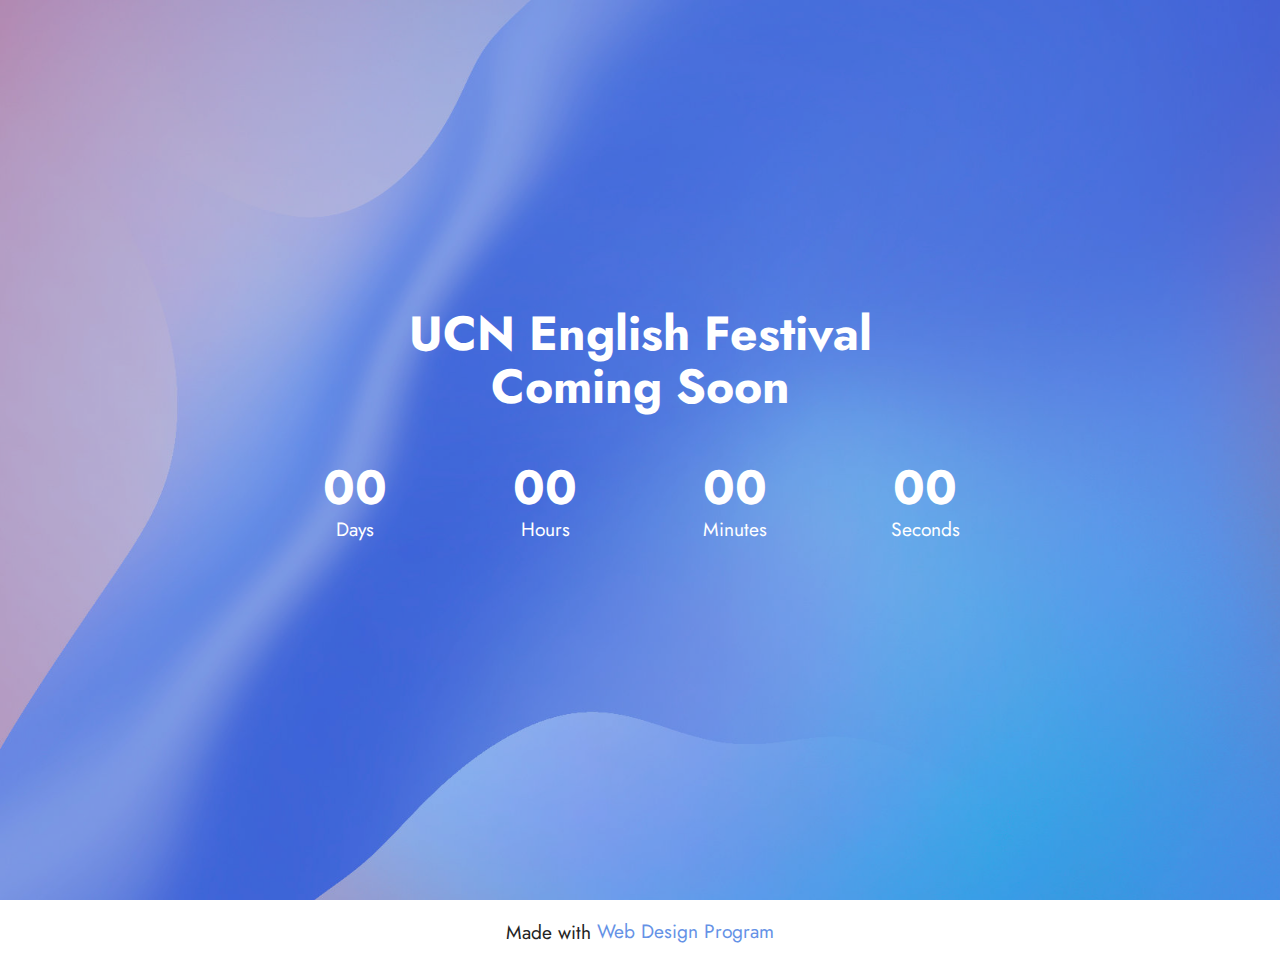
==== index.html @ 737c91ca "Add files via upload" ====
<!DOCTYPE html>
<html  lang="en">
<head>
  <!-- Site made with Mobirise Website Builder v5.8.9, https://mobirise.com -->
  <meta charset="UTF-8">
  <meta http-equiv="X-UA-Compatible" content="IE=edge">
  <meta name="generator" content="Mobirise v5.8.9, mobirise.com">
  <meta name="viewport" content="width=device-width, initial-scale=1, minimum-scale=1">
  <link rel="shortcut icon" href="assets/images/logo5.png" type="image/x-icon">
  <meta name="description" content="">
  
  
  <title>Home</title>
  <link rel="stylesheet" href="assets/bootstrap/css/bootstrap.min.css">
  <link rel="stylesheet" href="assets/bootstrap/css/bootstrap-grid.min.css">
  <link rel="stylesheet" href="assets/bootstrap/css/bootstrap-reboot.min.css">
  <link rel="stylesheet" href="assets/socicon/css/styles.css">
  <link rel="stylesheet" href="assets/theme/css/style.css">
  <link rel="preload" href="https://fonts.googleapis.com/css2?family=Jost:ital,wght@0,400;0,700;1,400;1,700&display=swap&display=swap" as="style" onload="this.onload=null;this.rel='stylesheet'">
  <noscript><link rel="stylesheet" href="https://fonts.googleapis.com/css2?family=Jost:ital,wght@0,400;0,700;1,400;1,700&display=swap&display=swap"></noscript>
  <link rel="preload" as="style" href="assets/mobirise/css/mbr-additional.css"><link rel="stylesheet" href="assets/mobirise/css/mbr-additional.css" type="text/css">

  
  
  
</head>
<body>
  
  <section data-bs-version="5.1" class="countdown4 cid-tDlDhyUCtM mbr-fullscreen" id="countdown4-0">
    

    
    <div class="mbr-overlay" style="opacity: 0.4; background-color: rgb(68, 121, 217);">
    </div>
    <div class="container">
        <div class="row justify-content-center">
            <div class="col-lg-8">
                <h3 class="mbr-section-title mb-5 align-center mbr-fonts-style display-2">
                    <strong>UCN English Festival </strong><br><strong>Coming Soon</strong>
                </h3>
                
                <div class="countdown-cont align-center mb-5">
                    <div class="daysCountdown col-xs-3 col-sm-3 col-md-3" title="Days"></div>
                    <div class="hoursCountdown col-xs-3 col-sm-3 col-md-3" title="Hours"></div>
                    <div class="minutesCountdown col-xs-3 col-sm-3 col-md-3" title="Minutes"></div>
                    <div class="secondsCountdown col-xs-3 col-sm-3 col-md-3" title="Seconds"></div>
                    <div class="countdown" data-due-date="2023/05/08"></div>
                </div>
                <p class="mbr-text mb-5 align-center mbr-fonts-style display-7"></p>
                
                
            </div>
        </div>
    </div>
</section><section class="display-7" style="padding: 0;align-items: center;justify-content: center;flex-wrap: wrap;    align-content: center;display: flex;position: relative;height: 4rem;"><a href="https://mobiri.se/2160556" style="flex: 1 1;height: 4rem;position: absolute;width: 100%;z-index: 1;"><img alt="" style="height: 4rem;" src="[data-uri]"></a><p style="margin: 0;text-align: center;" class="display-7">Made with &#8204;</p><a style="z-index:1" href="https://mobirise.com/builder/web-design-program.html">Web Design Program</a></section><script src="assets/bootstrap/js/bootstrap.bundle.min.js"></script>  <script src="assets/smoothscroll/smooth-scroll.js"></script>  <script src="assets/ytplayer/index.js"></script>  <script src="assets/countdown/countdown.js"></script>  <script src="assets/theme/js/script.js"></script>  
  
  
</body>
</html>
---- assets/socicon/css/styles.css ----
@charset "UTF-8";

@font-face {
  font-family: 'Socicon';
  src:  url('../fonts/socicon.eot');
  src:  url('../fonts/socicon.eot?#iefix') format('embedded-opentype'),
    url('../fonts/socicon.woff2') format('woff2'),
    url('../fonts/socicon.ttf') format('truetype'),
    url('../fonts/socicon.woff') format('woff'),
    url('../fonts/socicon.svg#socicon') format('svg');
  font-weight: normal;
  font-style: normal;
  font-display: swap;
}

[data-icon]:before {
  font-family: "socicon" !important;
  content: attr(data-icon);
  font-style: normal !important;
  font-weight: normal !important;
  font-variant: normal !important;
  text-transform: none !important;
  speak: none;
  line-height: 1;
  -webkit-font-smoothing: antialiased;
  -moz-osx-font-smoothing: grayscale;
}

[class^="socicon-"], [class*=" socicon-"] {
  /* use !important to prevent issues with browser extensions that change fonts */
  font-family: 'Socicon' !important;
  speak: none;
  font-style: normal;
  font-weight: normal;
  font-variant: normal;
  text-transform: none;
  line-height: 1;

  /* Better Font Rendering =========== */
  -webkit-font-smoothing: antialiased;
  -moz-osx-font-smoothing: grayscale;
}

.socicon-eitaa:before {
  content: "\e97c";
}
.socicon-soroush:before {
  content: "\e97d";
}
.socicon-bale:before {
  content: "\e97e";
}
.socicon-zazzle:before {
  content: "\e97b";
}
.socicon-society6:before {
  content: "\e97a";
}
.socicon-redbubble:before {
  content: "\e979";
}
.socicon-avvo:before {
  content: "\e978";
}
.socicon-stitcher:before {
  content: "\e977";
}
.socicon-googlehangouts:before {
  content: "\e974";
}
.socicon-dlive:before {
  content: "\e975";
}
.socicon-vsco:before {
  content: "\e976";
}
.socicon-flipboard:before {
  content: "\e973";
}
.socicon-ubuntu:before {
  content: "\e958";
}
.socicon-artstation:before {
  content: "\e959";
}
.socicon-invision:before {
  content: "\e95a";
}
.socicon-torial:before {
  content: "\e95b";
}
.socicon-collectorz:before {
  content: "\e95c";
}
.socicon-seenthis:before {
  content: "\e95d";
}
.socicon-googleplaymusic:before {
  content: "\e95e";
}
.socicon-debian:before {
  content: "\e95f";
}
.socicon-filmfreeway:before {
  content: "\e960";
}
.socicon-gnome:before {
  content: "\e961";
}
.socicon-itchio:before {
  content: "\e962";
}
.socicon-jamendo:before {
  content: "\e963";
}
.socicon-mix:before {
  content: "\e964";
}
.socicon-sharepoint:before {
  content: "\e965";
}
.socicon-tinder:before {
  content: "\e966";
}
.socicon-windguru:before {
  content: "\e967";
}
.socicon-cdbaby:before {
  content: "\e968";
}
.socicon-elementaryos:before {
  content: "\e969";
}
.socicon-stage32:before {
  content: "\e96a";
}
.socicon-tiktok:before {
  content: "\e96b";
}
.socicon-gitter:before {
  content: "\e96c";
}
.socicon-letterboxd:before {
  content: "\e96d";
}
.socicon-threema:before {
  content: "\e96e";
}
.socicon-splice:before {
  content: "\e96f";
}
.socicon-metapop:before {
  content: "\e970";
}
.socicon-naver:before {
  content: "\e971";
}
.socicon-remote:before {
  content: "\e972";
}
.socicon-internet:before {
  content: "\e957";
}
.socicon-moddb:before {
  content: "\e94b";
}
.socicon-indiedb:before {
  content: "\e94c";
}
.socicon-traxsource:before {
  content: "\e94d";
}
.socicon-gamefor:before {
  content: "\e94e";
}
.socicon-pixiv:before {
  content: "\e94f";
}
.socicon-myanimelist:before {
  content: "\e950";
}
.socicon-blackberry:before {
  content: "\e951";
}
.socicon-wickr:before {
  content: "\e952";
}
.socicon-spip:before {
  content: "\e953";
}
.socicon-napster:before {
  content: "\e954";
}
.socicon-beatport:before {
  content: "\e955";
}
.socicon-hackerone:before {
  content: "\e956";
}
.socicon-hackernews:before {
  content: "\e946";
}
.socicon-smashwords:before {
  content: "\e947";
}
.socicon-kobo:before {
  content: "\e948";
}
.socicon-bookbub:before {
  content: "\e949";
}
.socicon-mailru:before {
  content: "\e94a";
}
.socicon-gitlab:before {
  content: "\e945";
}
.socicon-instructables:before {
  content: "\e944";
}
.socicon-portfolio:before {
  content: "\e943";
}
.socicon-codered:before {
  content: "\e940";
}
.socicon-origin:before {
  content: "\e941";
}
.socicon-nextdoor:before {
  content: "\e942";
}
.socicon-udemy:before {
  content: "\e93f";
}
.socicon-livemaster:before {
  content: "\e93e";
}
.socicon-crunchbase:before {
  content: "\e93b";
}
.socicon-homefy:before {
  content: "\e93c";
}
.socicon-calendly:before {
  content: "\e93d";
}
.socicon-realtor:before {
  content: "\e90f";
}
.socicon-tidal:before {
  content: "\e910";
}
.socicon-qobuz:before {
  content: "\e911";
}
.socicon-natgeo:before {
  content: "\e912";
}
.socicon-mastodon:before {
  content: "\e913";
}
.socicon-unsplash:before {
  content: "\e914";
}
.socicon-homeadvisor:before {
  content: "\e915";
}
.socicon-angieslist:before {
  content: "\e916";
}
.socicon-codepen:before {
  content: "\e917";
}
.socicon-slack:before {
  content: "\e918";
}
.socicon-openaigym:before {
  content: "\e919";
}
.socicon-logmein:before {
  content: "\e91a";
}
.socicon-fiverr:before {
  content: "\e91b";
}
.socicon-gotomeeting:before {
  content: "\e91c";
}
.socicon-aliexpress:before {
  content: "\e91d";
}
.socicon-guru:before {
  content: "\e91e";
}
.socicon-appstore:before {
  content: "\e91f";
}
.socicon-homes:before {
  content: "\e920";
}
.socicon-zoom:before {
  content: "\e921";
}
.socicon-alibaba:before {
  content: "\e922";
}
.socicon-craigslist:before {
  content: "\e923";
}
.socicon-wix:before {
  content: "\e924";
}
.socicon-redfin:before {
  content: "\e925";
}
.socicon-googlecalendar:before {
  content: "\e926";
}
.socicon-shopify:before {
  content: "\e927";
}
.socicon-freelancer:before {
  content: "\e928";
}
.socicon-seedrs:before {
  content: "\e929";
}
.socicon-bing:before {
  content: "\e92a";
}
.socicon-doodle:before {
  content: "\e92b";
}
.socicon-bonanza:before {
  content: "\e92c";
}
.socicon-squarespace:before {
  content: "\e92d";
}
.socicon-toptal:before {
  content: "\e92e";
}
.socicon-gust:before {
  content: "\e92f";
}
.socicon-ask:before {
  content: "\e930";
}
.socicon-trulia:before {
  content: "\e931";
}
.socicon-loomly:before {
  content: "\e932";
}
.socicon-ghost:before {
  content: "\e933";
}
.socicon-upwork:before {
  content: "\e934";
}
.socicon-fundable:before {
  content: "\e935";
}
.socicon-booking:before {
  content: "\e936";
}
.socicon-googlemaps:before {
  content: "\e937";
}
.socicon-zillow:before {
  content: "\e938";
}
.socicon-niconico:before {
  content: "\e939";
}
.socicon-toneden:before {
  content: "\e93a";
}
.socicon-augment:before {
  content: "\e908";
}
.socicon-bitbucket:before {
  content: "\e909";
}
.socicon-fyuse:before {
  content: "\e90a";
}
.socicon-yt-gaming:before {
  content: "\e90b";
}
.socicon-sketchfab:before {
  content: "\e90c";
}
.socicon-mobcrush:before {
  content: "\e90d";
}
.socicon-microsoft:before {
  content: "\e90e";
}
.socicon-pandora:before {
  content: "\e907";
}
.socicon-messenger:before {
  content: "\e906";
}
.socicon-gamewisp:before {
  content: "\e905";
}
.socicon-bloglovin:before {
  content: "\e904";
}
.socicon-tunein:before {
  content: "\e903";
}
.socicon-gamejolt:before {
  content: "\e901";
}
.socicon-trello:before {
  content: "\e902";
}
.socicon-spreadshirt:before {
  content: "\e900";
}
.socicon-500px:before {
  content: "\e000";
}
.socicon-8tracks:before {
  content: "\e001";
}
.socicon-airbnb:before {
  content: "\e002";
}
.socicon-alliance:before {
  content: "\e003";
}
.socicon-amazon:before {
  content: "\e004";
}
.socicon-amplement:before {
  content: "\e005";
}
.socicon-android:before {
  content: "\e006";
}
.socicon-angellist:before {
  content: "\e007";
}
.socicon-apple:before {
  content: "\e008";
}
.socicon-appnet:before {
  content: "\e009";
}
.socicon-baidu:before {
  content: "\e00a";
}
.socicon-bandcamp:before {
  content: "\e00b";
}
.socicon-battlenet:before {
  content: "\e00c";
}
.socicon-mixer:before {
  content: "\e00d";
}
.socicon-bebee:before {
  content: "\e00e";
}
.socicon-bebo:before {
  content: "\e00f";
}
.socicon-behance:before {
  content: "\e010";
}
.socicon-blizzard:before {
  content: "\e011";
}
.socicon-blogger:before {
  content: "\e012";
}
.socicon-buffer:before {
  content: "\e013";
}
.socicon-chrome:before {
  content: "\e014";
}
.socicon-coderwall:before {
  content: "\e015";
}
.socicon-curse:before {
  content: "\e016";
}
.socicon-dailymotion:before {
  content: "\e017";
}
.socicon-deezer:before {
  content: "\e018";
}
.socicon-delicious:before {
  content: "\e019";
}
.socicon-deviantart:before {
  content: "\e01a";
}
.socicon-diablo:before {
  content: "\e01b";
}
.socicon-digg:before {
  content: "\e01c";
}
.socicon-discord:before {
  content: "\e01d";
}
.socicon-disqus:before {
  content: "\e01e";
}
.socicon-douban:before {
  content: "\e01f";
}
.socicon-draugiem:before {
  content: "\e020";
}
.socicon-dribbble:before {
  content: "\e021";
}
.socicon-drupal:before {
  content: "\e022";
}
.socicon-ebay:before {
  content: "\e023";
}
.socicon-ello:before {
  content: "\e024";
}
.socicon-endomodo:before {
  content: "\e025";
}
.socicon-envato:before {
  content: "\e026";
}
.socicon-etsy:before {
  content: "\e027";
}
.socicon-facebook:before {
  content: "\e028";
}
.socicon-feedburner:before {
  content: "\e029";
}
.socicon-filmweb:before {
  content: "\e02a";
}
.socicon-firefox:before {
  content: "\e02b";
}
.socicon-flattr:before {
  content: "\e02c";
}
.socicon-flickr:before {
  content: "\e02d";
}
.socicon-formulr:before {
  content: "\e02e";
}
.socicon-forrst:before {
  content: "\e02f";
}
.socicon-foursquare:before {
  content: "\e030";
}
.socicon-friendfeed:before {
  content: "\e031";
}
.socicon-github:before {
  content: "\e032";
}
.socicon-goodreads:before {
  content: "\e033";
}
.socicon-google:before {
  content: "\e034";
}
.socicon-googlescholar:before {
  content: "\e035";
}
.socicon-googlegroups:before {
  content: "\e036";
}
.socicon-googlephotos:before {
  content: "\e037";
}
.socicon-googleplus:before {
  content: "\e038";
}
.socicon-grooveshark:before {
  content: "\e039";
}
.socicon-hackerrank:before {
  content: "\e03a";
}
.socicon-hearthstone:before {
  content: "\e03b";
}
.socicon-hellocoton:before {
  content: "\e03c";
}
.socicon-heroes:before {
  content: "\e03d";
}
.socicon-smashcast:before {
  content: "\e03e";
}
.socicon-horde:before {
  content: "\e03f";
}
.socicon-houzz:before {
  content: "\e040";
}
.socicon-icq:before {
  content: "\e041";
}
.socicon-identica:before {
  content: "\e042";
}
.socicon-imdb:before {
  content: "\e043";
}
.socicon-instagram:before {
  content: "\e044";
}
.socicon-issuu:before {
  content: "\e045";
}
.socicon-istock:before {
  content: "\e046";
}
.socicon-itunes:before {
  content: "\e047";
}
.socicon-keybase:before {
  content: "\e048";
}
.socicon-lanyrd:before {
  content: "\e049";
}
.socicon-lastfm:before {
  content: "\e04a";
}
.socicon-line:before {
  content: "\e04b";
}
.socicon-linkedin:before {
  content: "\e04c";
}
.socicon-livejournal:before {
  content: "\e04d";
}
.socicon-lyft:before {
  content: "\e04e";
}
.socicon-macos:before {
  content: "\e04f";
}
.socicon-mail:before {
  content: "\e050";
}
.socicon-medium:before {
  content: "\e051";
}
.socicon-meetup:before {
  content: "\e052";
}
.socicon-mixcloud:before {
  content: "\e053";
}
.socicon-modelmayhem:before {
  content: "\e054";
}
.socicon-mumble:before {
  content: "\e055";
}
.socicon-myspace:before {
  content: "\e056";
}
.socicon-newsvine:before {
  content: "\e057";
}
.socicon-nintendo:before {
  content: "\e058";
}
.socicon-npm:before {
  content: "\e059";
}
.socicon-odnoklassniki:before {
  content: "\e05a";
}
.socicon-openid:before {
  content: "\e05b";
}
.socicon-opera:before {
  content: "\e05c";
}
.socicon-outlook:before {
  content: "\e05d";
}
.socicon-overwatch:before {
  content: "\e05e";
}
.socicon-patreon:before {
  content: "\e05f";
}
.socicon-paypal:before {
  content: "\e060";
}
.socicon-periscope:before {
  content: "\e061";
}
.socicon-persona:before {
  content: "\e062";
}
.socicon-pinterest:before {
  content: "\e063";
}
.socicon-play:before {
  content: "\e064";
}
.socicon-player:before {
  content: "\e065";
}
.socicon-playstation:before {
  content: "\e066";
}
.socicon-pocket:before {
  content: "\e067";
}
.socicon-qq:before {
  content: "\e068";
}
.socicon-quora:before {
  content: "\e069";
}
.socicon-raidcall:before {
  content: "\e06a";
}
.socicon-ravelry:before {
  content: "\e06b";
}
.socicon-reddit:before {
  content: "\e06c";
}
.socicon-renren:before {
  content: "\e06d";
}
.socicon-researchgate:before {
  content: "\e06e";
}
.socicon-residentadvisor:before {
  content: "\e06f";
}
.socicon-reverbnation:before {
  content: "\e070";
}
.socicon-rss:before {
  content: "\e071";
}
.socicon-sharethis:before {
  content: "\e072";
}
.socicon-skype:before {
  content: "\e073";
}
.socicon-slideshare:before {
  content: "\e074";
}
.socicon-smugmug:before {
  content: "\e075";
}
.socicon-snapchat:before {
  content: "\e076";
}
.socicon-songkick:before {
  content: "\e077";
}
.socicon-soundcloud:before {
  content: "\e078";
}
.socicon-spotify:before {
  content: "\e079";
}
.socicon-stackexchange:before {
  content: "\e07a";
}
.socicon-stackoverflow:before {
  content: "\e07b";
}
.socicon-starcraft:before {
  content: "\e07c";
}
.socicon-stayfriends:before {
  content: "\e07d";
}
.socicon-steam:before {
  content: "\e07e";
}
.socicon-storehouse:before {
  content: "\e07f";
}
.socicon-strava:before {
  content: "\e080";
}
.socicon-streamjar:before {
  content: "\e081";
}
.socicon-stumbleupon:before {
  content: "\e082";
}
.socicon-swarm:before {
  content: "\e083";
}
.socicon-teamspeak:before {
  content: "\e084";
}
.socicon-teamviewer:before {
  content: "\e085";
}
.socicon-technorati:before {
  content: "\e086";
}
.socicon-telegram:before {
  content: "\e087";
}
.socicon-tripadvisor:before {
  content: "\e088";
}
.socicon-tripit:before {
  content: "\e089";
}
.socicon-triplej:before {
  content: "\e08a";
}
.socicon-tumblr:before {
  content: "\e08b";
}
.socicon-twitch:before {
  content: "\e08c";
}
.socicon-twitter:before {
  content: "\e08d";
}
.socicon-uber:before {
  content: "\e08e";
}
.socicon-ventrilo:before {
  content: "\e08f";
}
.socicon-viadeo:before {
  content: "\e090";
}
.socicon-viber:before {
  content: "\e091";
}
.socicon-viewbug:before {
  content: "\e092";
}
.socicon-vimeo:before {
  content: "\e093";
}
.socicon-vine:before {
  content: "\e094";
}
.socicon-vkontakte:before {
  content: "\e095";
}
.socicon-warcraft:before {
  content: "\e096";
}
.socicon-wechat:before {
  content: "\e097";
}
.socicon-weibo:before {
  content: "\e098";
}
.socicon-whatsapp:before {
  content: "\e099";
}
.socicon-wikipedia:before {
  content: "\e09a";
}
.socicon-windows:before {
  content: "\e09b";
}
.socicon-wordpress:before {
  content: "\e09c";
}
.socicon-wykop:before {
  content: "\e09d";
}
.socicon-xbox:before {
  content: "\e09e";
}
.socicon-xing:before {
  content: "\e09f";
}
.socicon-yahoo:before {
  content: "\e0a0";
}
.socicon-yammer:before {
  content: "\e0a1";
}
.socicon-yandex:before {
  content: "\e0a2";
}
.socicon-yelp:before {
  content: "\e0a3";
}
.socicon-younow:before {
  content: "\e0a4";
}
.socicon-youtube:before {
  content: "\e0a5";
}
.socicon-zapier:before {
  content: "\e0a6";
}
.socicon-zerply:before {
  content: "\e0a7";
}
.socicon-zomato:before {
  content: "\e0a8";
}
.socicon-zynga:before {
  content: "\e0a9";
}
---- assets/theme/css/style.css ----
@charset "UTF-8";
section {
  background-color: #ffffff;
}

body {
  font-style: normal;
  line-height: 1.5;
  font-weight: 400;
  color: #232323;
  position: relative;
}

button {
  background-color: transparent;
  border-color: transparent;
}

section,
.container,
.container-fluid {
  position: relative;
  word-wrap: break-word;
}

a.mbr-iconfont:hover {
  text-decoration: none;
}

.article .lead p,
.article .lead ul,
.article .lead ol,
.article .lead pre,
.article .lead blockquote {
  margin-bottom: 0;
}

a {
  font-style: normal;
  font-weight: 400;
  cursor: pointer;
}
a, a:hover {
  text-decoration: none;
}

.mbr-section-title {
  font-style: normal;
  line-height: 1.3;
}

.mbr-section-subtitle {
  line-height: 1.3;
}

.mbr-text {
  font-style: normal;
  line-height: 1.7;
}

h1,
h2,
h3,
h4,
h5,
h6,
.display-1,
.display-2,
.display-4,
.display-5,
.display-7,
span,
p,
a {
  line-height: 1;
  word-break: break-word;
  word-wrap: break-word;
  font-weight: 400;
}

b,
strong {
  font-weight: bold;
}

input:-webkit-autofill, input:-webkit-autofill:hover, input:-webkit-autofill:focus, input:-webkit-autofill:active {
  transition-delay: 9999s;
  -webkit-transition-property: background-color, color;
  transition-property: background-color, color;
}

textarea[type=hidden] {
  display: none;
}

section {
  background-position: 50% 50%;
  background-repeat: no-repeat;
  background-size: cover;
}
section .mbr-background-video,
section .mbr-background-video-preview {
  position: absolute;
  bottom: 0;
  left: 0;
  right: 0;
  top: 0;
}

.hidden {
  visibility: hidden;
}

.mbr-z-index20 {
  z-index: 20;
}

/*! Base colors */
.mbr-white {
  color: #ffffff;
}

.mbr-black {
  color: #111111;
}

.mbr-bg-white {
  background-color: #ffffff;
}

.mbr-bg-black {
  background-color: #000000;
}

/*! Text-aligns */
.align-left {
  text-align: left;
}

.align-center {
  text-align: center;
}

.align-right {
  text-align: right;
}

/*! Font-weight  */
.mbr-light {
  font-weight: 300;
}

.mbr-regular {
  font-weight: 400;
}

.mbr-semibold {
  font-weight: 500;
}

.mbr-bold {
  font-weight: 700;
}

/*! Media  */
.media-content {
  flex-basis: 100%;
}

.media-container-row {
  display: flex;
  flex-direction: row;
  flex-wrap: wrap;
  justify-content: center;
  align-content: center;
  align-items: start;
}
.media-container-row .media-size-item {
  width: 400px;
}

.media-container-column {
  display: flex;
  flex-direction: column;
  flex-wrap: wrap;
  justify-content: center;
  align-content: center;
  align-items: stretch;
}
.media-container-column > * {
  width: 100%;
}

@media (min-width: 992px) {
  .media-container-row {
    flex-wrap: nowrap;
  }
}
figure {
  margin-bottom: 0;
  overflow: hidden;
}

figure[mbr-media-size] {
  transition: width 0.1s;
}

img,
iframe {
  display: block;
  width: 100%;
}

.card {
  background-color: transparent;
  border: none;
}

.card-box {
  width: 100%;
}

.card-img {
  text-align: center;
  flex-shrink: 0;
  -webkit-flex-shrink: 0;
}

.media {
  max-width: 100%;
  margin: 0 auto;
}

.mbr-figure {
  align-self: center;
}

.media-container > div {
  max-width: 100%;
}

.mbr-figure img,
.card-img img {
  width: 100%;
}

@media (max-width: 991px) {
  .media-size-item {
    width: auto !important;
  }

  .media {
    width: auto;
  }

  .mbr-figure {
    width: 100% !important;
  }
}
/*! Buttons */
.mbr-section-btn {
  margin-left: -0.6rem;
  margin-right: -0.6rem;
  font-size: 0;
}

.btn {
  font-weight: 600;
  border-width: 1px;
  font-style: normal;
  margin: 0.6rem 0.6rem;
  white-space: normal;
  transition: all 0.2s ease-in-out;
  display: inline-flex;
  align-items: center;
  justify-content: center;
  word-break: break-word;
}

.btn-sm {
  font-weight: 600;
  letter-spacing: 0px;
  transition: all 0.3s ease-in-out;
}

.btn-md {
  font-weight: 600;
  letter-spacing: 0px;
  transition: all 0.3s ease-in-out;
}

.btn-lg {
  font-weight: 600;
  letter-spacing: 0px;
  transition: all 0.3s ease-in-out;
}

.btn-form {
  margin: 0;
}
.btn-form:hover {
  cursor: pointer;
}

nav .mbr-section-btn {
  margin-left: 0rem;
  margin-right: 0rem;
}

/*! Btn icon margin */
.btn .mbr-iconfont,
.btn.btn-sm .mbr-iconfont {
  order: 1;
  cursor: pointer;
  margin-left: 0.5rem;
  vertical-align: sub;
}

.btn.btn-md .mbr-iconfont,
.btn.btn-md .mbr-iconfont {
  margin-left: 0.8rem;
}

.mbr-regular {
  font-weight: 400;
}

.mbr-semibold {
  font-weight: 500;
}

.mbr-bold {
  font-weight: 700;
}

[type=submit] {
  -webkit-appearance: none;
}

/*! Full-screen */
.mbr-fullscreen .mbr-overlay {
  min-height: 100vh;
}

.mbr-fullscreen {
  display: flex;
  display: -moz-flex;
  display: -ms-flex;
  display: -o-flex;
  align-items: center;
  min-height: 100vh;
  padding-top: 3rem;
  padding-bottom: 3rem;
}

/*! Map */
.map {
  height: 25rem;
  position: relative;
}
.map iframe {
  width: 100%;
  height: 100%;
}

/*! Scroll to top arrow */
.mbr-arrow-up {
  bottom: 25px;
  right: 90px;
  position: fixed;
  text-align: right;
  z-index: 5000;
  color: #ffffff;
  font-size: 22px;
}

.mbr-arrow-up a {
  background: rgba(0, 0, 0, 0.2);
  border-radius: 50%;
  color: #fff;
  display: inline-block;
  height: 60px;
  width: 60px;
  border: 2px solid #fff;
  outline-style: none !important;
  position: relative;
  text-decoration: none;
  transition: all 0.3s ease-in-out;
  cursor: pointer;
  text-align: center;
}
.mbr-arrow-up a:hover {
  background-color: rgba(0, 0, 0, 0.4);
}
.mbr-arrow-up a i {
  line-height: 60px;
}

.mbr-arrow-up-icon {
  display: block;
  color: #fff;
}

.mbr-arrow-up-icon::before {
  content: "›";
  display: inline-block;
  font-family: serif;
  font-size: 22px;
  line-height: 1;
  font-style: normal;
  position: relative;
  top: 6px;
  left: -4px;
  transform: rotate(-90deg);
}

/*! Arrow Down */
.mbr-arrow {
  position: absolute;
  bottom: 45px;
  left: 50%;
  width: 60px;
  height: 60px;
  cursor: pointer;
  background-color: rgba(80, 80, 80, 0.5);
  border-radius: 50%;
  transform: translateX(-50%);
}
@media (max-width: 767px) {
  .mbr-arrow {
    display: none;
  }
}
.mbr-arrow > a {
  display: inline-block;
  text-decoration: none;
  outline-style: none;
  -webkit-animation: arrowdown 1.7s ease-in-out infinite;
          animation: arrowdown 1.7s ease-in-out infinite;
  color: #ffffff;
}
.mbr-arrow > a > i {
  position: absolute;
  top: -2px;
  left: 15px;
  font-size: 2rem;
}

#scrollToTop a i::before {
  content: "";
  position: absolute;
  display: block;
  border-bottom: 2.5px solid #fff;
  border-left: 2.5px solid #fff;
  width: 27.8%;
  height: 27.8%;
  left: 50%;
  top: 51%;
  transform: translateY(-30%) translateX(-50%) rotate(135deg);
}

@keyframes arrowdown {
  0% {
    transform: translateY(0px);
  }
  50% {
    transform: translateY(-5px);
  }
  100% {
    transform: translateY(0px);
  }
}
@-webkit-keyframes arrowdown {
  0% {
    transform: translateY(0px);
  }
  50% {
    transform: translateY(-5px);
  }
  100% {
    transform: translateY(0px);
  }
}
@media (max-width: 500px) {
  .mbr-arrow-up {
    left: 0;
    right: 0;
    text-align: center;
  }
}
/*Gradients animation*/
@keyframes gradient-animation {
  from {
    background-position: 0% 100%;
    -webkit-animation-timing-function: ease-in-out;
            animation-timing-function: ease-in-out;
  }
  to {
    background-position: 100% 0%;
    -webkit-animation-timing-function: ease-in-out;
            animation-timing-function: ease-in-out;
  }
}
@-webkit-keyframes gradient-animation {
  from {
    background-position: 0% 100%;
    -webkit-animation-timing-function: ease-in-out;
            animation-timing-function: ease-in-out;
  }
  to {
    background-position: 100% 0%;
    -webkit-animation-timing-function: ease-in-out;
            animation-timing-function: ease-in-out;
  }
}
.bg-gradient {
  background-size: 200% 200%;
  animation: gradient-animation 5s infinite alternate;
  -webkit-animation: gradient-animation 5s infinite alternate;
}

.menu .navbar-brand {
  display: -webkit-flex;
}
.menu .navbar-brand span {
  display: flex;
  display: -webkit-flex;
}
.menu .navbar-brand .navbar-caption-wrap {
  display: -webkit-flex;
}
.menu .navbar-brand .navbar-logo img {
  display: -webkit-flex;
  width: auto;
}
@media (min-width: 768px) and (max-width: 991px) {
  .menu .navbar-toggleable-sm .navbar-nav {
    display: -ms-flexbox;
  }
}
@media (max-width: 991px) {
  .menu .navbar-collapse {
    max-height: 93.5vh;
  }
  .menu .navbar-collapse.show {
    overflow: auto;
  }
}
@media (min-width: 992px) {
  .menu .navbar-nav.nav-dropdown {
    display: -webkit-flex;
  }
  .menu .navbar-toggleable-sm .navbar-collapse {
    display: -webkit-flex !important;
  }
  .menu .collapsed .navbar-collapse {
    max-height: 93.5vh;
  }
  .menu .collapsed .navbar-collapse.show {
    overflow: auto;
  }
}
@media (max-width: 767px) {
  .menu .navbar-collapse {
    max-height: 80vh;
  }
}

.nav-link .mbr-iconfont {
  margin-right: 0.5rem;
}

.navbar {
  display: -webkit-flex;
  -webkit-flex-wrap: wrap;
  -webkit-align-items: center;
  -webkit-justify-content: space-between;
}

.navbar-collapse {
  -webkit-flex-basis: 100%;
  -webkit-flex-grow: 1;
  -webkit-align-items: center;
}

.nav-dropdown .link {
  padding: 0.667em 1.667em !important;
  margin: 0 !important;
}

.nav {
  display: -webkit-flex;
  -webkit-flex-wrap: wrap;
}

.row {
  display: -webkit-flex;
  -webkit-flex-wrap: wrap;
}

.justify-content-center {
  -webkit-justify-content: center;
}

.form-inline {
  display: -webkit-flex;
}

.card-wrapper {
  -webkit-flex: 1;
}

.carousel-control {
  z-index: 10;
  display: -webkit-flex;
}

.carousel-controls {
  display: -webkit-flex;
}

.media {
  display: -webkit-flex;
}

.form-group:focus {
  outline: none;
}

.jq-selectbox__select {
  padding: 7px 0;
  position: relative;
}

.jq-selectbox__dropdown {
  overflow: hidden;
  border-radius: 10px;
  position: absolute;
  top: 100%;
  left: 0 !important;
  width: 100% !important;
}

.jq-selectbox__trigger-arrow {
  right: 0;
  transform: translateY(-50%);
}

.jq-selectbox li {
  padding: 1.07em 0.5em;
}

input[type=range] {
  padding-left: 0 !important;
  padding-right: 0 !important;
}

.modal-dialog,
.modal-content {
  height: 100%;
}

.modal-dialog .carousel-inner {
  height: calc(100vh - 1.75rem);
}
@media (max-width: 575px) {
  .modal-dialog .carousel-inner {
    height: calc(100vh - 1rem);
  }
}

.carousel-item {
  text-align: center;
}

.carousel-item img {
  margin: auto;
}

.navbar-toggler {
  align-self: flex-start;
  padding: 0.25rem 0.75rem;
  font-size: 1.25rem;
  line-height: 1;
  background: transparent;
  border: 1px solid transparent;
  border-radius: 0.25rem;
}

.navbar-toggler:focus,
.navbar-toggler:hover {
  text-decoration: none;
  box-shadow: none;
}

.navbar-toggler-icon {
  display: inline-block;
  width: 1.5em;
  height: 1.5em;
  vertical-align: middle;
  content: "";
  background: no-repeat center center;
  background-size: 100% 100%;
}

.navbar-toggler-left {
  position: absolute;
  left: 1rem;
}

.navbar-toggler-right {
  position: absolute;
  right: 1rem;
}

.card-img {
  width: auto;
}

.menu .navbar.collapsed:not(.beta-menu) {
  flex-direction: column;
}

.carousel-item.active,
.carousel-item-next,
.carousel-item-prev {
  display: flex;
}

.note-air-layout .dropup .dropdown-menu,
.note-air-layout .navbar-fixed-bottom .dropdown .dropdown-menu {
  bottom: initial !important;
}

html,
body {
  height: auto;
  min-height: 100vh;
}

.dropup .dropdown-toggle::after {
  display: none;
}

.form-asterisk {
  font-family: initial;
  position: absolute;
  top: -2px;
  font-weight: normal;
}

.form-control-label {
  position: relative;
  cursor: pointer;
  margin-bottom: 0.357em;
  padding: 0;
}

.alert {
  color: #ffffff;
  border-radius: 0;
  border: 0;
  font-size: 1.1rem;
  line-height: 1.5;
  margin-bottom: 1.875rem;
  padding: 1.25rem;
  position: relative;
  text-align: center;
}
.alert.alert-form::after {
  background-color: inherit;
  bottom: -7px;
  content: "";
  display: block;
  height: 14px;
  left: 50%;
  margin-left: -7px;
  position: absolute;
  transform: rotate(45deg);
  width: 14px;
}

.form-control {
  background-color: #ffffff;
  background-clip: border-box;
  color: #232323;
  line-height: 1rem !important;
  height: auto;
  padding: 0.6rem 1.2rem;
  transition: border-color 0.25s ease 0s;
  border: 1px solid transparent !important;
  border-radius: 4px;
  box-shadow: rgba(0, 0, 0, 0.07) 0px 1px 1px 0px, rgba(0, 0, 0, 0.07) 0px 1px 3px 0px, rgba(0, 0, 0, 0.03) 0px 0px 0px 1px;
}
.form-active .form-control:invalid {
  border-color: red;
}

form .row {
  margin-left: -0.6rem;
  margin-right: -0.6rem;
}
form .row [class*=col] {
  padding-left: 0.6rem;
  padding-right: 0.6rem;
}

form .mbr-section-btn {
  margin: 0;
  padding-left: 0.6rem;
  padding-right: 0.6rem;
}

form .btn {
  display: flex;
  padding: 0.6rem 1.2rem;
  margin: 0;
}

form .form-check-input {
  margin-top: 0.5;
}

textarea.form-control {
  line-height: 1.5rem !important;
}

.form-group {
  margin-bottom: 1.2rem;
}

.form-control,
form .btn {
  min-height: 48px;
}

.gdpr-block label span.textGDPR input[name=gdpr] {
  top: 7px;
}

.form-control:focus {
  box-shadow: none;
}

:focus {
  outline: none;
}

.mbr-overlay {
  background-color: #000;
  bottom: 0;
  left: 0;
  opacity: 0.5;
  position: absolute;
  right: 0;
  top: 0;
  z-index: 0;
  pointer-events: none;
}

blockquote {
  font-style: italic;
  padding: 3rem;
  font-size: 1.09rem;
  position: relative;
  border-left: 3px solid;
}

ul,
ol,
pre,
blockquote {
  margin-bottom: 2.3125rem;
}

.mt-4 {
  margin-top: 2rem !important;
}

.mb-4 {
  margin-bottom: 2rem !important;
}

@media (min-width: 992px) {
  .container {
    padding-left: 16px;
    padding-right: 16px;
  }

  .row {
    margin-left: -16px;
    margin-right: -16px;
  }
  .row > [class*=col] {
    padding-left: 16px;
    padding-right: 16px;
  }
}
@media (min-width: 768px) {
  .container-fluid {
    padding-left: 32px;
    padding-right: 32px;
  }
}
@media (min-width: 768px) and (max-width: 991px) {
  .mbr-container {
    padding-left: 32px;
    padding-right: 32px;
  }
}
@media (max-width: 767px) {
  .mbr-container {
    padding-left: 16px;
    padding-right: 16px;
  }
}
.card-wrapper,
.item-wrapper {
  overflow: hidden;
}

.app-video-wrapper > img {
  opacity: 1;
}

.item {
  position: relative;
}

.dropdown-menu .dropdown-menu {
  left: 100%;
}

.dropdown-item + .dropdown-menu {
  display: none;
}

.dropdown-item:hover + .dropdown-menu,
.dropdown-menu:hover {
  display: block;
}

@media (min-aspect-ratio: 16/9) {
  .mbr-video-foreground {
    height: 300% !important;
    top: -100% !important;
  }
}
@media (max-aspect-ratio: 16/9) {
  .mbr-video-foreground {
    width: 300% !important;
    left: -100% !important;
  }
}.engine {
	position: absolute;
	text-indent: -2400px;
	text-align: center;
	padding: 0;
	top: 0;
	left: -2400px;
}
---- assets/mobirise/css/mbr-additional.css ----
body {
  font-family: Jost;
}
.display-1 {
  font-family: 'Jost', sans-serif;
  font-size: 4.6rem;
  line-height: 1.1;
}
.display-1 > .mbr-iconfont {
  font-size: 5.75rem;
}
.display-2 {
  font-family: 'Jost', sans-serif;
  font-size: 3rem;
  line-height: 1.1;
}
.display-2 > .mbr-iconfont {
  font-size: 3.75rem;
}
.display-4 {
  font-family: 'Jost', sans-serif;
  font-size: 1.1rem;
  line-height: 1.5;
}
.display-4 > .mbr-iconfont {
  font-size: 1.375rem;
}
.display-5 {
  font-family: 'Jost', sans-serif;
  font-size: 2rem;
  line-height: 1.5;
}
.display-5 > .mbr-iconfont {
  font-size: 2.5rem;
}
.display-7 {
  font-family: 'Jost', sans-serif;
  font-size: 1.2rem;
  line-height: 1.5;
}
.display-7 > .mbr-iconfont {
  font-size: 1.5rem;
}
/* ---- Fluid typography for mobile devices ---- */
/* 1.4 - font scale ratio ( bootstrap == 1.42857 ) */
/* 100vw - current viewport width */
/* (48 - 20)  48 == 48rem == 768px, 20 == 20rem == 320px(minimal supported viewport) */
/* 0.65 - min scale variable, may vary */
@media (max-width: 992px) {
  .display-1 {
    font-size: 3.68rem;
  }
}
@media (max-width: 768px) {
  .display-1 {
    font-size: 3.22rem;
    font-size: calc( 2.26rem + (4.6 - 2.26) * ((100vw - 20rem) / (48 - 20)));
    line-height: calc( 1.1 * (2.26rem + (4.6 - 2.26) * ((100vw - 20rem) / (48 - 20))));
  }
  .display-2 {
    font-size: 2.4rem;
    font-size: calc( 1.7rem + (3 - 1.7) * ((100vw - 20rem) / (48 - 20)));
    line-height: calc( 1.3 * (1.7rem + (3 - 1.7) * ((100vw - 20rem) / (48 - 20))));
  }
  .display-4 {
    font-size: 0.88rem;
    font-size: calc( 1.0350000000000001rem + (1.1 - 1.0350000000000001) * ((100vw - 20rem) / (48 - 20)));
    line-height: calc( 1.4 * (1.0350000000000001rem + (1.1 - 1.0350000000000001) * ((100vw - 20rem) / (48 - 20))));
  }
  .display-5 {
    font-size: 1.6rem;
    font-size: calc( 1.35rem + (2 - 1.35) * ((100vw - 20rem) / (48 - 20)));
    line-height: calc( 1.4 * (1.35rem + (2 - 1.35) * ((100vw - 20rem) / (48 - 20))));
  }
  .display-7 {
    font-size: 0.96rem;
    font-size: calc( 1.07rem + (1.2 - 1.07) * ((100vw - 20rem) / (48 - 20)));
    line-height: calc( 1.4 * (1.07rem + (1.2 - 1.07) * ((100vw - 20rem) / (48 - 20))));
  }
}
/* Buttons */
.btn {
  padding: 0.6rem 1.2rem;
  border-radius: 4px;
}
.btn-sm {
  padding: 0.6rem 1.2rem;
  border-radius: 4px;
}
.btn-md {
  padding: 0.6rem 1.2rem;
  border-radius: 4px;
}
.btn-lg {
  padding: 1rem 2.6rem;
  border-radius: 4px;
}
.bg-primary {
  background-color: #6592e6 !important;
}
.bg-success {
  background-color: #40b0bf !important;
}
.bg-info {
  background-color: #47b5ed !important;
}
.bg-warning {
  background-color: #ffe161 !important;
}
.bg-danger {
  background-color: #ff9966 !important;
}
.btn-primary,
.btn-primary:active {
  background-color: #6592e6 !important;
  border-color: #6592e6 !important;
  color: #ffffff !important;
  box-shadow: 0 2px 2px 0 rgba(0, 0, 0, 0.2);
}
.btn-primary:hover,
.btn-primary:focus,
.btn-primary.focus,
.btn-primary.active {
  color: #ffffff !important;
  background-color: #2260d2 !important;
  border-color: #2260d2 !important;
  box-shadow: 0 2px 5px 0 rgba(0, 0, 0, 0.2);
}
.btn-primary.disabled,
.btn-primary:disabled {
  color: #ffffff !important;
  background-color: #2260d2 !important;
  border-color: #2260d2 !important;
}
.btn-secondary,
.btn-secondary:active {
  background-color: #ff6666 !important;
  border-color: #ff6666 !important;
  color: #ffffff !important;
  box-shadow: 0 2px 2px 0 rgba(0, 0, 0, 0.2);
}
.btn-secondary:hover,
.btn-secondary:focus,
.btn-secondary.focus,
.btn-secondary.active {
  color: #ffffff !important;
  background-color: #ff0f0f !important;
  border-color: #ff0f0f !important;
  box-shadow: 0 2px 5px 0 rgba(0, 0, 0, 0.2);
}
.btn-secondary.disabled,
.btn-secondary:disabled {
  color: #ffffff !important;
  background-color: #ff0f0f !important;
  border-color: #ff0f0f !important;
}
.btn-info,
.btn-info:active {
  background-color: #47b5ed !important;
  border-color: #47b5ed !important;
  color: #ffffff !important;
  box-shadow: 0 2px 2px 0 rgba(0, 0, 0, 0.2);
}
.btn-info:hover,
.btn-info:focus,
.btn-info.focus,
.btn-info.active {
  color: #ffffff !important;
  background-color: #148cca !important;
  border-color: #148cca !important;
  box-shadow: 0 2px 5px 0 rgba(0, 0, 0, 0.2);
}
.btn-info.disabled,
.btn-info:disabled {
  color: #ffffff !important;
  background-color: #148cca !important;
  border-color: #148cca !important;
}
.btn-success,
.btn-success:active {
  background-color: #40b0bf !important;
  border-color: #40b0bf !important;
  color: #ffffff !important;
  box-shadow: 0 2px 2px 0 rgba(0, 0, 0, 0.2);
}
.btn-success:hover,
.btn-success:focus,
.btn-success.focus,
.btn-success.active {
  color: #ffffff !important;
  background-color: #2a747e !important;
  border-color: #2a747e !important;
  box-shadow: 0 2px 5px 0 rgba(0, 0, 0, 0.2);
}
.btn-success.disabled,
.btn-success:disabled {
  color: #ffffff !important;
  background-color: #2a747e !important;
  border-color: #2a747e !important;
}
.btn-warning,
.btn-warning:active {
  background-color: #ffe161 !important;
  border-color: #ffe161 !important;
  color: #614f00 !important;
  box-shadow: 0 2px 2px 0 rgba(0, 0, 0, 0.2);
}
.btn-warning:hover,
.btn-warning:focus,
.btn-warning.focus,
.btn-warning.active {
  color: #0a0800 !important;
  background-color: #ffd10a !important;
  border-color: #ffd10a !important;
  box-shadow: 0 2px 5px 0 rgba(0, 0, 0, 0.2);
}
.btn-warning.disabled,
.btn-warning:disabled {
  color: #614f00 !important;
  background-color: #ffd10a !important;
  border-color: #ffd10a !important;
}
.btn-danger,
.btn-danger:active {
  background-color: #ff9966 !important;
  border-color: #ff9966 !important;
  color: #ffffff !important;
  box-shadow: 0 2px 2px 0 rgba(0, 0, 0, 0.2);
}
.btn-danger:hover,
.btn-danger:focus,
.btn-danger.focus,
.btn-danger.active {
  color: #ffffff !important;
  background-color: #ff5f0f !important;
  border-color: #ff5f0f !important;
  box-shadow: 0 2px 5px 0 rgba(0, 0, 0, 0.2);
}
.btn-danger.disabled,
.btn-danger:disabled {
  color: #ffffff !important;
  background-color: #ff5f0f !important;
  border-color: #ff5f0f !important;
}
.btn-white,
.btn-white:active {
  background-color: #fafafa !important;
  border-color: #fafafa !important;
  color: #7a7a7a !important;
  box-shadow: 0 2px 2px 0 rgba(0, 0, 0, 0.2);
}
.btn-white:hover,
.btn-white:focus,
.btn-white.focus,
.btn-white.active {
  color: #4f4f4f !important;
  background-color: #cfcfcf !important;
  border-color: #cfcfcf !important;
  box-shadow: 0 2px 5px 0 rgba(0, 0, 0, 0.2);
}
.btn-white.disabled,
.btn-white:disabled {
  color: #7a7a7a !important;
  background-color: #cfcfcf !important;
  border-color: #cfcfcf !important;
}
.btn-black,
.btn-black:active {
  background-color: #232323 !important;
  border-color: #232323 !important;
  color: #ffffff !important;
  box-shadow: 0 2px 2px 0 rgba(0, 0, 0, 0.2);
}
.btn-black:hover,
.btn-black:focus,
.btn-black.focus,
.btn-black.active {
  color: #ffffff !important;
  background-color: #000000 !important;
  border-color: #000000 !important;
  box-shadow: 0 2px 5px 0 rgba(0, 0, 0, 0.2);
}
.btn-black.disabled,
.btn-black:disabled {
  color: #ffffff !important;
  background-color: #000000 !important;
  border-color: #000000 !important;
}
.btn-primary-outline,
.btn-primary-outline:active {
  background-color: transparent !important;
  border-color: transparent;
  color: #6592e6;
}
.btn-primary-outline:hover,
.btn-primary-outline:focus,
.btn-primary-outline.focus,
.btn-primary-outline.active {
  color: #2260d2 !important;
  background-color: transparent!important;
  border-color: transparent!important;
  box-shadow: none!important;
}
.btn-primary-outline.disabled,
.btn-primary-outline:disabled {
  color: #ffffff !important;
  background-color: #6592e6 !important;
  border-color: #6592e6 !important;
}
.btn-secondary-outline,
.btn-secondary-outline:active {
  background-color: transparent !important;
  border-color: transparent;
  color: #ff6666;
}
.btn-secondary-outline:hover,
.btn-secondary-outline:focus,
.btn-secondary-outline.focus,
.btn-secondary-outline.active {
  color: #ff0f0f !important;
  background-color: transparent!important;
  border-color: transparent!important;
  box-shadow: none!important;
}
.btn-secondary-outline.disabled,
.btn-secondary-outline:disabled {
  color: #ffffff !important;
  background-color: #ff6666 !important;
  border-color: #ff6666 !important;
}
.btn-info-outline,
.btn-info-outline:active {
  background-color: transparent !important;
  border-color: transparent;
  color: #47b5ed;
}
.btn-info-outline:hover,
.btn-info-outline:focus,
.btn-info-outline.focus,
.btn-info-outline.active {
  color: #148cca !important;
  background-color: transparent!important;
  border-color: transparent!important;
  box-shadow: none!important;
}
.btn-info-outline.disabled,
.btn-info-outline:disabled {
  color: #ffffff !important;
  background-color: #47b5ed !important;
  border-color: #47b5ed !important;
}
.btn-success-outline,
.btn-success-outline:active {
  background-color: transparent !important;
  border-color: transparent;
  color: #40b0bf;
}
.btn-success-outline:hover,
.btn-success-outline:focus,
.btn-success-outline.focus,
.btn-success-outline.active {
  color: #2a747e !important;
  background-color: transparent!important;
  border-color: transparent!important;
  box-shadow: none!important;
}
.btn-success-outline.disabled,
.btn-success-outline:disabled {
  color: #ffffff !important;
  background-color: #40b0bf !important;
  border-color: #40b0bf !important;
}
.btn-warning-outline,
.btn-warning-outline:active {
  background-color: transparent !important;
  border-color: transparent;
  color: #ffe161;
}
.btn-warning-outline:hover,
.btn-warning-outline:focus,
.btn-warning-outline.focus,
.btn-warning-outline.active {
  color: #ffd10a !important;
  background-color: transparent!important;
  border-color: transparent!important;
  box-shadow: none!important;
}
.btn-warning-outline.disabled,
.btn-warning-outline:disabled {
  color: #614f00 !important;
  background-color: #ffe161 !important;
  border-color: #ffe161 !important;
}
.btn-danger-outline,
.btn-danger-outline:active {
  background-color: transparent !important;
  border-color: transparent;
  color: #ff9966;
}
.btn-danger-outline:hover,
.btn-danger-outline:focus,
.btn-danger-outline.focus,
.btn-danger-outline.active {
  color: #ff5f0f !important;
  background-color: transparent!important;
  border-color: transparent!important;
  box-shadow: none!important;
}
.btn-danger-outline.disabled,
.btn-danger-outline:disabled {
  color: #ffffff !important;
  background-color: #ff9966 !important;
  border-color: #ff9966 !important;
}
.btn-black-outline,
.btn-black-outline:active {
  background-color: transparent !important;
  border-color: transparent;
  color: #232323;
}
.btn-black-outline:hover,
.btn-black-outline:focus,
.btn-black-outline.focus,
.btn-black-outline.active {
  color: #000000 !important;
  background-color: transparent!important;
  border-color: transparent!important;
  box-shadow: none!important;
}
.btn-black-outline.disabled,
.btn-black-outline:disabled {
  color: #ffffff !important;
  background-color: #232323 !important;
  border-color: #232323 !important;
}
.btn-white-outline,
.btn-white-outline:active {
  background-color: transparent !important;
  border-color: transparent;
  color: #fafafa;
}
.btn-white-outline:hover,
.btn-white-outline:focus,
.btn-white-outline.focus,
.btn-white-outline.active {
  color: #cfcfcf !important;
  background-color: transparent!important;
  border-color: transparent!important;
  box-shadow: none!important;
}
.btn-white-outline.disabled,
.btn-white-outline:disabled {
  color: #7a7a7a !important;
  background-color: #fafafa !important;
  border-color: #fafafa !important;
}
.text-primary {
  color: #6592e6 !important;
}
.text-secondary {
  color: #ff6666 !important;
}
.text-success {
  color: #40b0bf !important;
}
.text-info {
  color: #47b5ed !important;
}
.text-warning {
  color: #ffe161 !important;
}
.text-danger {
  color: #ff9966 !important;
}
.text-white {
  color: #fafafa !important;
}
.text-black {
  color: #232323 !important;
}
a.text-primary:hover,
a.text-primary:focus,
a.text-primary.active {
  color: #205ac5 !important;
}
a.text-secondary:hover,
a.text-secondary:focus,
a.text-secondary.active {
  color: #ff0000 !important;
}
a.text-success:hover,
a.text-success:focus,
a.text-success.active {
  color: #266a73 !important;
}
a.text-info:hover,
a.text-info:focus,
a.text-info.active {
  color: #1283bc !important;
}
a.text-warning:hover,
a.text-warning:focus,
a.text-warning.active {
  color: #facb00 !important;
}
a.text-danger:hover,
a.text-danger:focus,
a.text-danger.active {
  color: #ff5500 !important;
}
a.text-white:hover,
a.text-white:focus,
a.text-white.active {
  color: #c7c7c7 !important;
}
a.text-black:hover,
a.text-black:focus,
a.text-black.active {
  color: #000000 !important;
}
a[class*="text-"]:not(.nav-link):not(.dropdown-item):not([role]):not(.navbar-caption) {
  position: relative;
  background-image: transparent;
  background-size: 10000px 2px;
  background-repeat: no-repeat;
  background-position: 0px 1.2em;
  background-position: -10000px 1.2em;
}
a[class*="text-"]:not(.nav-link):not(.dropdown-item):not([role]):not(.navbar-caption):hover {
  transition: background-position 2s ease-in-out;
  background-image: linear-gradient(currentColor 50%, currentColor 50%);
  background-position: 0px 1.2em;
}
.nav-tabs .nav-link.active {
  color: #6592e6;
}
.nav-tabs .nav-link:not(.active) {
  color: #232323;
}
.alert-success {
  background-color: #70c770;
}
.alert-info {
  background-color: #47b5ed;
}
.alert-warning {
  background-color: #ffe161;
}
.alert-danger {
  background-color: #ff9966;
}
.mbr-gallery-filter li.active .btn {
  background-color: #6592e6;
  border-color: #6592e6;
  color: #ffffff;
}
.mbr-gallery-filter li.active .btn:focus {
  box-shadow: none;
}
a,
a:hover {
  color: #6592e6;
}
.mbr-plan-header.bg-primary .mbr-plan-subtitle,
.mbr-plan-header.bg-primary .mbr-plan-price-desc {
  color: #ffffff;
}
.mbr-plan-header.bg-success .mbr-plan-subtitle,
.mbr-plan-header.bg-success .mbr-plan-price-desc {
  color: #a0d8df;
}
.mbr-plan-header.bg-info .mbr-plan-subtitle,
.mbr-plan-header.bg-info .mbr-plan-price-desc {
  color: #ffffff;
}
.mbr-plan-header.bg-warning .mbr-plan-subtitle,
.mbr-plan-header.bg-warning .mbr-plan-price-desc {
  color: #ffffff;
}
.mbr-plan-header.bg-danger .mbr-plan-subtitle,
.mbr-plan-header.bg-danger .mbr-plan-price-desc {
  color: #ffffff;
}
/* Scroll to top button*/
.scrollToTop_wraper {
  display: none;
}
.form-control {
  font-family: 'Jost', sans-serif;
  font-size: 1.1rem;
  line-height: 1.5;
  font-weight: 400;
}
.form-control > .mbr-iconfont {
  font-size: 1.375rem;
}
.form-control:hover,
.form-control:focus {
  box-shadow: rgba(0, 0, 0, 0.07) 0px 1px 1px 0px, rgba(0, 0, 0, 0.07) 0px 1px 3px 0px, rgba(0, 0, 0, 0.03) 0px 0px 0px 1px;
  border-color: #6592e6 !important;
}
.form-control:-webkit-input-placeholder {
  font-family: 'Jost', sans-serif;
  font-size: 1.1rem;
  line-height: 1.5;
  font-weight: 400;
}
.form-control:-webkit-input-placeholder > .mbr-iconfont {
  font-size: 1.375rem;
}
blockquote {
  border-color: #6592e6;
}
/* Forms */
.jq-selectbox li:hover,
.jq-selectbox li.selected {
  background-color: #6592e6;
  color: #ffffff;
}
.jq-number__spin {
  transition: 0.25s ease;
}
.jq-number__spin:hover {
  border-color: #6592e6;
}
.jq-selectbox .jq-selectbox__trigger-arrow,
.jq-number__spin.minus:after,
.jq-number__spin.plus:after {
  transition: 0.4s;
  border-top-color: #353535;
  border-bottom-color: #353535;
}
.jq-selectbox:hover .jq-selectbox__trigger-arrow,
.jq-number__spin.minus:hover:after,
.jq-number__spin.plus:hover:after {
  border-top-color: #6592e6;
  border-bottom-color: #6592e6;
}
.xdsoft_datetimepicker .xdsoft_calendar td.xdsoft_default,
.xdsoft_datetimepicker .xdsoft_calendar td.xdsoft_current,
.xdsoft_datetimepicker .xdsoft_timepicker .xdsoft_time_box > div > div.xdsoft_current {
  color: #ffffff !important;
  background-color: #6592e6 !important;
  box-shadow: none !important;
}
.xdsoft_datetimepicker .xdsoft_calendar td:hover,
.xdsoft_datetimepicker .xdsoft_timepicker .xdsoft_time_box > div > div:hover {
  color: #000000 !important;
  background: #ff6666 !important;
  box-shadow: none !important;
}
.lazy-bg {
  background-image: none !important;
}
.lazy-placeholder:not(section),
.lazy-none {
  display: block;
  position: relative;
  padding-bottom: 56.25%;
  width: 100%;
  height: auto;
}
iframe.lazy-placeholder,
.lazy-placeholder:after {
  content: '';
  position: absolute;
  width: 200px;
  height: 200px;
  background: transparent no-repeat center;
  background-size: contain;
  top: 50%;
  left: 50%;
  transform: translateX(-50%) translateY(-50%);
  background-image: url("data:image/svg+xml;charset=UTF-8,%3csvg width='32' height='32' viewBox='0 0 64 64' xmlns='http://www.w3.org/2000/svg' stroke='%236592e6' %3e%3cg fill='none' fill-rule='evenodd'%3e%3cg transform='translate(16 16)' stroke-width='2'%3e%3ccircle stroke-opacity='.5' cx='16' cy='16' r='16'/%3e%3cpath d='M32 16c0-9.94-8.06-16-16-16'%3e%3canimateTransform attributeName='transform' type='rotate' from='0 16 16' to='360 16 16' dur='1s' repeatCount='indefinite'/%3e%3c/path%3e%3c/g%3e%3c/g%3e%3c/svg%3e");
}
section.lazy-placeholder:after {
  opacity: 0.5;
}
body {
  overflow-x: hidden;
}
a {
  transition: color 0.6s;
}
.cid-tDlDhyUCtM {
  background-image: url("../../../assets/images/background3.jpg");
}
.cid-tDlDhyUCtM .mbr-fallback-image.disabled {
  display: none;
}
.cid-tDlDhyUCtM .mbr-fallback-image {
  display: block;
  background-size: cover;
  background-position: center center;
  width: 100%;
  height: 100%;
  position: absolute;
  top: 0;
}
.cid-tDlDhyUCtM .number-wrap {
  color: #ffffff;
  text-align: center;
}
.cid-tDlDhyUCtM .number {
  color: #ffffff;
}
.cid-tDlDhyUCtM .period {
  display: block;
}
.cid-tDlDhyUCtM .dot {
  display: none;
}
@media (max-width: 767px) {
  .cid-tDlDhyUCtM .period {
    font-size: 0.8rem;
  }
}
.cid-tDlDhyUCtM .btn {
  height: 100%;
  margin: 0;
}
.cid-tDlDhyUCtM .mbr-section-btn {
  margin-bottom: 1.2rem;
}
.cid-tDlDhyUCtM .mbr-section-title {
  color: #ffffff;
}
.cid-tDlDhyUCtM .mbr-text {
  color: #ffffff;
}
.cid-tDlDhyUCtM .icons-menu .soc-item {
  padding-left: 8px;
  padding-right: 8px;
}
.cid-tDlDhyUCtM .icons-menu .soc-item .mbr-iconfont {
  font-size: 2rem;
  display: flex;
  border-radius: 50%;
  text-align: center;
  color: #ffffff;
  border: 2px solid #ffffff;
  justify-content: center;
  align-content: center;
  transition: all 0.3s;
}
.cid-tDlDhyUCtM .icons-menu .soc-item .mbr-iconfont:before {
  padding: 0.6rem;
}
.cid-tDlDhyUCtM .icons-menu .soc-item .mbr-iconfont:hover {
  background-color: #ffffff;
  color: #000000;
}
---- assets/mobirise/css/mbr-additional.css ----
body {
  font-family: Jost;
}
.display-1 {
  font-family: 'Jost', sans-serif;
  font-size: 4.6rem;
  line-height: 1.1;
}
.display-1 > .mbr-iconfont {
  font-size: 5.75rem;
}
.display-2 {
  font-family: 'Jost', sans-serif;
  font-size: 3rem;
  line-height: 1.1;
}
.display-2 > .mbr-iconfont {
  font-size: 3.75rem;
}
.display-4 {
  font-family: 'Jost', sans-serif;
  font-size: 1.1rem;
  line-height: 1.5;
}
.display-4 > .mbr-iconfont {
  font-size: 1.375rem;
}
.display-5 {
  font-family: 'Jost', sans-serif;
  font-size: 2rem;
  line-height: 1.5;
}
.display-5 > .mbr-iconfont {
  font-size: 2.5rem;
}
.display-7 {
  font-family: 'Jost', sans-serif;
  font-size: 1.2rem;
  line-height: 1.5;
}
.display-7 > .mbr-iconfont {
  font-size: 1.5rem;
}
/* ---- Fluid typography for mobile devices ---- */
/* 1.4 - font scale ratio ( bootstrap == 1.42857 ) */
/* 100vw - current viewport width */
/* (48 - 20)  48 == 48rem == 768px, 20 == 20rem == 320px(minimal supported viewport) */
/* 0.65 - min scale variable, may vary */
@media (max-width: 992px) {
  .display-1 {
    font-size: 3.68rem;
  }
}
@media (max-width: 768px) {
  .display-1 {
    font-size: 3.22rem;
    font-size: calc( 2.26rem + (4.6 - 2.26) * ((100vw - 20rem) / (48 - 20)));
    line-height: calc( 1.1 * (2.26rem + (4.6 - 2.26) * ((100vw - 20rem) / (48 - 20))));
  }
  .display-2 {
    font-size: 2.4rem;
    font-size: calc( 1.7rem + (3 - 1.7) * ((100vw - 20rem) / (48 - 20)));
    line-height: calc( 1.3 * (1.7rem + (3 - 1.7) * ((100vw - 20rem) / (48 - 20))));
  }
  .display-4 {
    font-size: 0.88rem;
    font-size: calc( 1.0350000000000001rem + (1.1 - 1.0350000000000001) * ((100vw - 20rem) / (48 - 20)));
    line-height: calc( 1.4 * (1.0350000000000001rem + (1.1 - 1.0350000000000001) * ((100vw - 20rem) / (48 - 20))));
  }
  .display-5 {
    font-size: 1.6rem;
    font-size: calc( 1.35rem + (2 - 1.35) * ((100vw - 20rem) / (48 - 20)));
    line-height: calc( 1.4 * (1.35rem + (2 - 1.35) * ((100vw - 20rem) / (48 - 20))));
  }
  .display-7 {
    font-size: 0.96rem;
    font-size: calc( 1.07rem + (1.2 - 1.07) * ((100vw - 20rem) / (48 - 20)));
    line-height: calc( 1.4 * (1.07rem + (1.2 - 1.07) * ((100vw - 20rem) / (48 - 20))));
  }
}
/* Buttons */
.btn {
  padding: 0.6rem 1.2rem;
  border-radius: 4px;
}
.btn-sm {
  padding: 0.6rem 1.2rem;
  border-radius: 4px;
}
.btn-md {
  padding: 0.6rem 1.2rem;
  border-radius: 4px;
}
.btn-lg {
  padding: 1rem 2.6rem;
  border-radius: 4px;
}
.bg-primary {
  background-color: #6592e6 !important;
}
.bg-success {
  background-color: #40b0bf !important;
}
.bg-info {
  background-color: #47b5ed !important;
}
.bg-warning {
  background-color: #ffe161 !important;
}
.bg-danger {
  background-color: #ff9966 !important;
}
.btn-primary,
.btn-primary:active {
  background-color: #6592e6 !important;
  border-color: #6592e6 !important;
  color: #ffffff !important;
  box-shadow: 0 2px 2px 0 rgba(0, 0, 0, 0.2);
}
.btn-primary:hover,
.btn-primary:focus,
.btn-primary.focus,
.btn-primary.active {
  color: #ffffff !important;
  background-color: #2260d2 !important;
  border-color: #2260d2 !important;
  box-shadow: 0 2px 5px 0 rgba(0, 0, 0, 0.2);
}
.btn-primary.disabled,
.btn-primary:disabled {
  color: #ffffff !important;
  background-color: #2260d2 !important;
  border-color: #2260d2 !important;
}
.btn-secondary,
.btn-secondary:active {
  background-color: #ff6666 !important;
  border-color: #ff6666 !important;
  color: #ffffff !important;
  box-shadow: 0 2px 2px 0 rgba(0, 0, 0, 0.2);
}
.btn-secondary:hover,
.btn-secondary:focus,
.btn-secondary.focus,
.btn-secondary.active {
  color: #ffffff !important;
  background-color: #ff0f0f !important;
  border-color: #ff0f0f !important;
  box-shadow: 0 2px 5px 0 rgba(0, 0, 0, 0.2);
}
.btn-secondary.disabled,
.btn-secondary:disabled {
  color: #ffffff !important;
  background-color: #ff0f0f !important;
  border-color: #ff0f0f !important;
}
.btn-info,
.btn-info:active {
  background-color: #47b5ed !important;
  border-color: #47b5ed !important;
  color: #ffffff !important;
  box-shadow: 0 2px 2px 0 rgba(0, 0, 0, 0.2);
}
.btn-info:hover,
.btn-info:focus,
.btn-info.focus,
.btn-info.active {
  color: #ffffff !important;
  background-color: #148cca !important;
  border-color: #148cca !important;
  box-shadow: 0 2px 5px 0 rgba(0, 0, 0, 0.2);
}
.btn-info.disabled,
.btn-info:disabled {
  color: #ffffff !important;
  background-color: #148cca !important;
  border-color: #148cca !important;
}
.btn-success,
.btn-success:active {
  background-color: #40b0bf !important;
  border-color: #40b0bf !important;
  color: #ffffff !important;
  box-shadow: 0 2px 2px 0 rgba(0, 0, 0, 0.2);
}
.btn-success:hover,
.btn-success:focus,
.btn-success.focus,
.btn-success.active {
  color: #ffffff !important;
  background-color: #2a747e !important;
  border-color: #2a747e !important;
  box-shadow: 0 2px 5px 0 rgba(0, 0, 0, 0.2);
}
.btn-success.disabled,
.btn-success:disabled {
  color: #ffffff !important;
  background-color: #2a747e !important;
  border-color: #2a747e !important;
}
.btn-warning,
.btn-warning:active {
  background-color: #ffe161 !important;
  border-color: #ffe161 !important;
  color: #614f00 !important;
  box-shadow: 0 2px 2px 0 rgba(0, 0, 0, 0.2);
}
.btn-warning:hover,
.btn-warning:focus,
.btn-warning.focus,
.btn-warning.active {
  color: #0a0800 !important;
  background-color: #ffd10a !important;
  border-color: #ffd10a !important;
  box-shadow: 0 2px 5px 0 rgba(0, 0, 0, 0.2);
}
.btn-warning.disabled,
.btn-warning:disabled {
  color: #614f00 !important;
  background-color: #ffd10a !important;
  border-color: #ffd10a !important;
}
.btn-danger,
.btn-danger:active {
  background-color: #ff9966 !important;
  border-color: #ff9966 !important;
  color: #ffffff !important;
  box-shadow: 0 2px 2px 0 rgba(0, 0, 0, 0.2);
}
.btn-danger:hover,
.btn-danger:focus,
.btn-danger.focus,
.btn-danger.active {
  color: #ffffff !important;
  background-color: #ff5f0f !important;
  border-color: #ff5f0f !important;
  box-shadow: 0 2px 5px 0 rgba(0, 0, 0, 0.2);
}
.btn-danger.disabled,
.btn-danger:disabled {
  color: #ffffff !important;
  background-color: #ff5f0f !important;
  border-color: #ff5f0f !important;
}
.btn-white,
.btn-white:active {
  background-color: #fafafa !important;
  border-color: #fafafa !important;
  color: #7a7a7a !important;
  box-shadow: 0 2px 2px 0 rgba(0, 0, 0, 0.2);
}
.btn-white:hover,
.btn-white:focus,
.btn-white.focus,
.btn-white.active {
  color: #4f4f4f !important;
  background-color: #cfcfcf !important;
  border-color: #cfcfcf !important;
  box-shadow: 0 2px 5px 0 rgba(0, 0, 0, 0.2);
}
.btn-white.disabled,
.btn-white:disabled {
  color: #7a7a7a !important;
  background-color: #cfcfcf !important;
  border-color: #cfcfcf !important;
}
.btn-black,
.btn-black:active {
  background-color: #232323 !important;
  border-color: #232323 !important;
  color: #ffffff !important;
  box-shadow: 0 2px 2px 0 rgba(0, 0, 0, 0.2);
}
.btn-black:hover,
.btn-black:focus,
.btn-black.focus,
.btn-black.active {
  color: #ffffff !important;
  background-color: #000000 !important;
  border-color: #000000 !important;
  box-shadow: 0 2px 5px 0 rgba(0, 0, 0, 0.2);
}
.btn-black.disabled,
.btn-black:disabled {
  color: #ffffff !important;
  background-color: #000000 !important;
  border-color: #000000 !important;
}
.btn-primary-outline,
.btn-primary-outline:active {
  background-color: transparent !important;
  border-color: transparent;
  color: #6592e6;
}
.btn-primary-outline:hover,
.btn-primary-outline:focus,
.btn-primary-outline.focus,
.btn-primary-outline.active {
  color: #2260d2 !important;
  background-color: transparent!important;
  border-color: transparent!important;
  box-shadow: none!important;
}
.btn-primary-outline.disabled,
.btn-primary-outline:disabled {
  color: #ffffff !important;
  background-color: #6592e6 !important;
  border-color: #6592e6 !important;
}
.btn-secondary-outline,
.btn-secondary-outline:active {
  background-color: transparent !important;
  border-color: transparent;
  color: #ff6666;
}
.btn-secondary-outline:hover,
.btn-secondary-outline:focus,
.btn-secondary-outline.focus,
.btn-secondary-outline.active {
  color: #ff0f0f !important;
  background-color: transparent!important;
  border-color: transparent!important;
  box-shadow: none!important;
}
.btn-secondary-outline.disabled,
.btn-secondary-outline:disabled {
  color: #ffffff !important;
  background-color: #ff6666 !important;
  border-color: #ff6666 !important;
}
.btn-info-outline,
.btn-info-outline:active {
  background-color: transparent !important;
  border-color: transparent;
  color: #47b5ed;
}
.btn-info-outline:hover,
.btn-info-outline:focus,
.btn-info-outline.focus,
.btn-info-outline.active {
  color: #148cca !important;
  background-color: transparent!important;
  border-color: transparent!important;
  box-shadow: none!important;
}
.btn-info-outline.disabled,
.btn-info-outline:disabled {
  color: #ffffff !important;
  background-color: #47b5ed !important;
  border-color: #47b5ed !important;
}
.btn-success-outline,
.btn-success-outline:active {
  background-color: transparent !important;
  border-color: transparent;
  color: #40b0bf;
}
.btn-success-outline:hover,
.btn-success-outline:focus,
.btn-success-outline.focus,
.btn-success-outline.active {
  color: #2a747e !important;
  background-color: transparent!important;
  border-color: transparent!important;
  box-shadow: none!important;
}
.btn-success-outline.disabled,
.btn-success-outline:disabled {
  color: #ffffff !important;
  background-color: #40b0bf !important;
  border-color: #40b0bf !important;
}
.btn-warning-outline,
.btn-warning-outline:active {
  background-color: transparent !important;
  border-color: transparent;
  color: #ffe161;
}
.btn-warning-outline:hover,
.btn-warning-outline:focus,
.btn-warning-outline.focus,
.btn-warning-outline.active {
  color: #ffd10a !important;
  background-color: transparent!important;
  border-color: transparent!important;
  box-shadow: none!important;
}
.btn-warning-outline.disabled,
.btn-warning-outline:disabled {
  color: #614f00 !important;
  background-color: #ffe161 !important;
  border-color: #ffe161 !important;
}
.btn-danger-outline,
.btn-danger-outline:active {
  background-color: transparent !important;
  border-color: transparent;
  color: #ff9966;
}
.btn-danger-outline:hover,
.btn-danger-outline:focus,
.btn-danger-outline.focus,
.btn-danger-outline.active {
  color: #ff5f0f !important;
  background-color: transparent!important;
  border-color: transparent!important;
  box-shadow: none!important;
}
.btn-danger-outline.disabled,
.btn-danger-outline:disabled {
  color: #ffffff !important;
  background-color: #ff9966 !important;
  border-color: #ff9966 !important;
}
.btn-black-outline,
.btn-black-outline:active {
  background-color: transparent !important;
  border-color: transparent;
  color: #232323;
}
.btn-black-outline:hover,
.btn-black-outline:focus,
.btn-black-outline.focus,
.btn-black-outline.active {
  color: #000000 !important;
  background-color: transparent!important;
  border-color: transparent!important;
  box-shadow: none!important;
}
.btn-black-outline.disabled,
.btn-black-outline:disabled {
  color: #ffffff !important;
  background-color: #232323 !important;
  border-color: #232323 !important;
}
.btn-white-outline,
.btn-white-outline:active {
  background-color: transparent !important;
  border-color: transparent;
  color: #fafafa;
}
.btn-white-outline:hover,
.btn-white-outline:focus,
.btn-white-outline.focus,
.btn-white-outline.active {
  color: #cfcfcf !important;
  background-color: transparent!important;
  border-color: transparent!important;
  box-shadow: none!important;
}
.btn-white-outline.disabled,
.btn-white-outline:disabled {
  color: #7a7a7a !important;
  background-color: #fafafa !important;
  border-color: #fafafa !important;
}
.text-primary {
  color: #6592e6 !important;
}
.text-secondary {
  color: #ff6666 !important;
}
.text-success {
  color: #40b0bf !important;
}
.text-info {
  color: #47b5ed !important;
}
.text-warning {
  color: #ffe161 !important;
}
.text-danger {
  color: #ff9966 !important;
}
.text-white {
  color: #fafafa !important;
}
.text-black {
  color: #232323 !important;
}
a.text-primary:hover,
a.text-primary:focus,
a.text-primary.active {
  color: #205ac5 !important;
}
a.text-secondary:hover,
a.text-secondary:focus,
a.text-secondary.active {
  color: #ff0000 !important;
}
a.text-success:hover,
a.text-success:focus,
a.text-success.active {
  color: #266a73 !important;
}
a.text-info:hover,
a.text-info:focus,
a.text-info.active {
  color: #1283bc !important;
}
a.text-warning:hover,
a.text-warning:focus,
a.text-warning.active {
  color: #facb00 !important;
}
a.text-danger:hover,
a.text-danger:focus,
a.text-danger.active {
  color: #ff5500 !important;
}
a.text-white:hover,
a.text-white:focus,
a.text-white.active {
  color: #c7c7c7 !important;
}
a.text-black:hover,
a.text-black:focus,
a.text-black.active {
  color: #000000 !important;
}
a[class*="text-"]:not(.nav-link):not(.dropdown-item):not([role]):not(.navbar-caption) {
  position: relative;
  background-image: transparent;
  background-size: 10000px 2px;
  background-repeat: no-repeat;
  background-position: 0px 1.2em;
  background-position: -10000px 1.2em;
}
a[class*="text-"]:not(.nav-link):not(.dropdown-item):not([role]):not(.navbar-caption):hover {
  transition: background-position 2s ease-in-out;
  background-image: linear-gradient(currentColor 50%, currentColor 50%);
  background-position: 0px 1.2em;
}
.nav-tabs .nav-link.active {
  color: #6592e6;
}
.nav-tabs .nav-link:not(.active) {
  color: #232323;
}
.alert-success {
  background-color: #70c770;
}
.alert-info {
  background-color: #47b5ed;
}
.alert-warning {
  background-color: #ffe161;
}
.alert-danger {
  background-color: #ff9966;
}
.mbr-gallery-filter li.active .btn {
  background-color: #6592e6;
  border-color: #6592e6;
  color: #ffffff;
}
.mbr-gallery-filter li.active .btn:focus {
  box-shadow: none;
}
a,
a:hover {
  color: #6592e6;
}
.mbr-plan-header.bg-primary .mbr-plan-subtitle,
.mbr-plan-header.bg-primary .mbr-plan-price-desc {
  color: #ffffff;
}
.mbr-plan-header.bg-success .mbr-plan-subtitle,
.mbr-plan-header.bg-success .mbr-plan-price-desc {
  color: #a0d8df;
}
.mbr-plan-header.bg-info .mbr-plan-subtitle,
.mbr-plan-header.bg-info .mbr-plan-price-desc {
  color: #ffffff;
}
.mbr-plan-header.bg-warning .mbr-plan-subtitle,
.mbr-plan-header.bg-warning .mbr-plan-price-desc {
  color: #ffffff;
}
.mbr-plan-header.bg-danger .mbr-plan-subtitle,
.mbr-plan-header.bg-danger .mbr-plan-price-desc {
  color: #ffffff;
}
/* Scroll to top button*/
.scrollToTop_wraper {
  display: none;
}
.form-control {
  font-family: 'Jost', sans-serif;
  font-size: 1.1rem;
  line-height: 1.5;
  font-weight: 400;
}
.form-control > .mbr-iconfont {
  font-size: 1.375rem;
}
.form-control:hover,
.form-control:focus {
  box-shadow: rgba(0, 0, 0, 0.07) 0px 1px 1px 0px, rgba(0, 0, 0, 0.07) 0px 1px 3px 0px, rgba(0, 0, 0, 0.03) 0px 0px 0px 1px;
  border-color: #6592e6 !important;
}
.form-control:-webkit-input-placeholder {
  font-family: 'Jost', sans-serif;
  font-size: 1.1rem;
  line-height: 1.5;
  font-weight: 400;
}
.form-control:-webkit-input-placeholder > .mbr-iconfont {
  font-size: 1.375rem;
}
blockquote {
  border-color: #6592e6;
}
/* Forms */
.jq-selectbox li:hover,
.jq-selectbox li.selected {
  background-color: #6592e6;
  color: #ffffff;
}
.jq-number__spin {
  transition: 0.25s ease;
}
.jq-number__spin:hover {
  border-color: #6592e6;
}
.jq-selectbox .jq-selectbox__trigger-arrow,
.jq-number__spin.minus:after,
.jq-number__spin.plus:after {
  transition: 0.4s;
  border-top-color: #353535;
  border-bottom-color: #353535;
}
.jq-selectbox:hover .jq-selectbox__trigger-arrow,
.jq-number__spin.minus:hover:after,
.jq-number__spin.plus:hover:after {
  border-top-color: #6592e6;
  border-bottom-color: #6592e6;
}
.xdsoft_datetimepicker .xdsoft_calendar td.xdsoft_default,
.xdsoft_datetimepicker .xdsoft_calendar td.xdsoft_current,
.xdsoft_datetimepicker .xdsoft_timepicker .xdsoft_time_box > div > div.xdsoft_current {
  color: #ffffff !important;
  background-color: #6592e6 !important;
  box-shadow: none !important;
}
.xdsoft_datetimepicker .xdsoft_calendar td:hover,
.xdsoft_datetimepicker .xdsoft_timepicker .xdsoft_time_box > div > div:hover {
  color: #000000 !important;
  background: #ff6666 !important;
  box-shadow: none !important;
}
.lazy-bg {
  background-image: none !important;
}
.lazy-placeholder:not(section),
.lazy-none {
  display: block;
  position: relative;
  padding-bottom: 56.25%;
  width: 100%;
  height: auto;
}
iframe.lazy-placeholder,
.lazy-placeholder:after {
  content: '';
  position: absolute;
  width: 200px;
  height: 200px;
  background: transparent no-repeat center;
  background-size: contain;
  top: 50%;
  left: 50%;
  transform: translateX(-50%) translateY(-50%);
  background-image: url("data:image/svg+xml;charset=UTF-8,%3csvg width='32' height='32' viewBox='0 0 64 64' xmlns='http://www.w3.org/2000/svg' stroke='%236592e6' %3e%3cg fill='none' fill-rule='evenodd'%3e%3cg transform='translate(16 16)' stroke-width='2'%3e%3ccircle stroke-opacity='.5' cx='16' cy='16' r='16'/%3e%3cpath d='M32 16c0-9.94-8.06-16-16-16'%3e%3canimateTransform attributeName='transform' type='rotate' from='0 16 16' to='360 16 16' dur='1s' repeatCount='indefinite'/%3e%3c/path%3e%3c/g%3e%3c/g%3e%3c/svg%3e");
}
section.lazy-placeholder:after {
  opacity: 0.5;
}
body {
  overflow-x: hidden;
}
a {
  transition: color 0.6s;
}
.cid-tDlDhyUCtM {
  background-image: url("../../../assets/images/background3.jpg");
}
.cid-tDlDhyUCtM .mbr-fallback-image.disabled {
  display: none;
}
.cid-tDlDhyUCtM .mbr-fallback-image {
  display: block;
  background-size: cover;
  background-position: center center;
  width: 100%;
  height: 100%;
  position: absolute;
  top: 0;
}
.cid-tDlDhyUCtM .number-wrap {
  color: #ffffff;
  text-align: center;
}
.cid-tDlDhyUCtM .number {
  color: #ffffff;
}
.cid-tDlDhyUCtM .period {
  display: block;
}
.cid-tDlDhyUCtM .dot {
  display: none;
}
@media (max-width: 767px) {
  .cid-tDlDhyUCtM .period {
    font-size: 0.8rem;
  }
}
.cid-tDlDhyUCtM .btn {
  height: 100%;
  margin: 0;
}
.cid-tDlDhyUCtM .mbr-section-btn {
  margin-bottom: 1.2rem;
}
.cid-tDlDhyUCtM .mbr-section-title {
  color: #ffffff;
}
.cid-tDlDhyUCtM .mbr-text {
  color: #ffffff;
}
.cid-tDlDhyUCtM .icons-menu .soc-item {
  padding-left: 8px;
  padding-right: 8px;
}
.cid-tDlDhyUCtM .icons-menu .soc-item .mbr-iconfont {
  font-size: 2rem;
  display: flex;
  border-radius: 50%;
  text-align: center;
  color: #ffffff;
  border: 2px solid #ffffff;
  justify-content: center;
  align-content: center;
  transition: all 0.3s;
}
.cid-tDlDhyUCtM .icons-menu .soc-item .mbr-iconfont:before {
  padding: 0.6rem;
}
.cid-tDlDhyUCtM .icons-menu .soc-item .mbr-iconfont:hover {
  background-color: #ffffff;
  color: #000000;
}
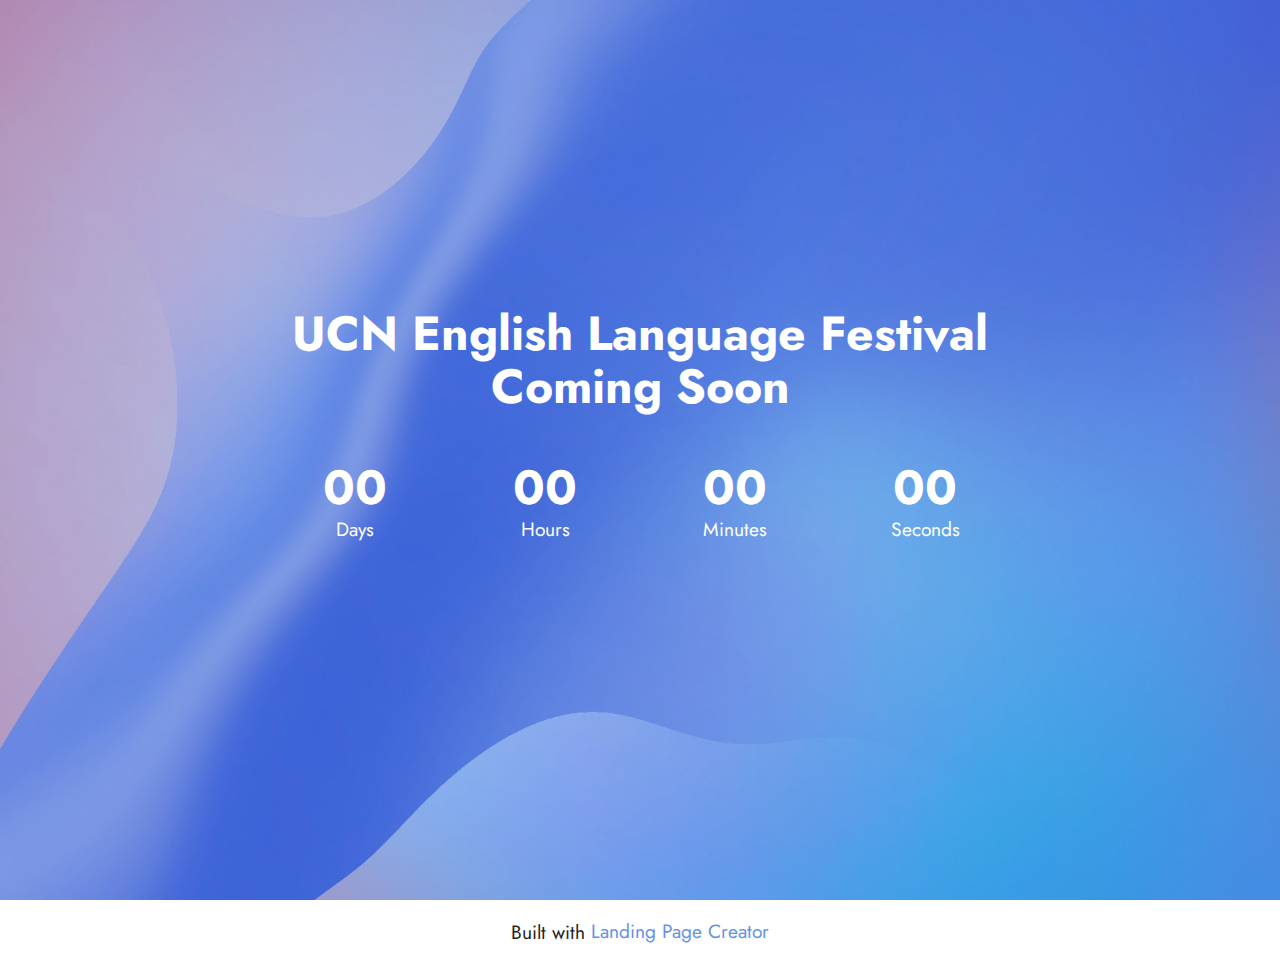
==== commit 1fd7fb95: "Add files via upload" ====
--- a/index.html
+++ b/index.html
@@ -16,8 +16,8 @@
   <link rel="stylesheet" href="assets/bootstrap/css/bootstrap-reboot.min.css">
   <link rel="stylesheet" href="assets/socicon/css/styles.css">
   <link rel="stylesheet" href="assets/theme/css/style.css">
-  <link rel="preload" href="https://fonts.googleapis.com/css2?family=Jost:ital,wght@0,400;0,700;1,400;1,700&display=swap&display=swap" as="style" onload="this.onload=null;this.rel='stylesheet'">
-  <noscript><link rel="stylesheet" href="https://fonts.googleapis.com/css2?family=Jost:ital,wght@0,400;0,700;1,400;1,700&display=swap&display=swap"></noscript>
+  <link rel="preload" href="https://fonts.googleapis.com/css?family=Jost:100,200,300,400,500,600,700,800,900,100i,200i,300i,400i,500i,600i,700i,800i,900i&display=swap" as="style" onload="this.onload=null;this.rel='stylesheet'">
+  <noscript><link rel="stylesheet" href="https://fonts.googleapis.com/css?family=Jost:100,200,300,400,500,600,700,800,900,100i,200i,300i,400i,500i,600i,700i,800i,900i&display=swap"></noscript>
   <link rel="preload" as="style" href="assets/mobirise/css/mbr-additional.css"><link rel="stylesheet" href="assets/mobirise/css/mbr-additional.css" type="text/css">
 
   
@@ -36,7 +36,7 @@
         <div class="row justify-content-center">
             <div class="col-lg-8">
                 <h3 class="mbr-section-title mb-5 align-center mbr-fonts-style display-2">
-                    <strong>UCN English Festival </strong><br><strong>Coming Soon</strong>
+                    <strong>UCN English Language Festival </strong><br><strong>Coming Soon</strong>
                 </h3>
                 
                 <div class="countdown-cont align-center mb-5">
@@ -44,7 +44,7 @@
                     <div class="hoursCountdown col-xs-3 col-sm-3 col-md-3" title="Hours"></div>
                     <div class="minutesCountdown col-xs-3 col-sm-3 col-md-3" title="Minutes"></div>
                     <div class="secondsCountdown col-xs-3 col-sm-3 col-md-3" title="Seconds"></div>
-                    <div class="countdown" data-due-date="2023/05/08"></div>
+                    <div class="countdown" data-due-date="2023/05/10"></div>
                 </div>
                 <p class="mbr-text mb-5 align-center mbr-fonts-style display-7"></p>
                 
@@ -52,7 +52,7 @@
             </div>
         </div>
     </div>
-</section><section class="display-7" style="padding: 0;align-items: center;justify-content: center;flex-wrap: wrap;    align-content: center;display: flex;position: relative;height: 4rem;"><a href="https://mobiri.se/2160556" style="flex: 1 1;height: 4rem;position: absolute;width: 100%;z-index: 1;"><img alt="" style="height: 4rem;" src="[data-uri]"></a><p style="margin: 0;text-align: center;" class="display-7">Made with &#8204;</p><a style="z-index:1" href="https://mobirise.com/builder/web-design-program.html">Web Design Program</a></section><script src="assets/bootstrap/js/bootstrap.bundle.min.js"></script>  <script src="assets/smoothscroll/smooth-scroll.js"></script>  <script src="assets/ytplayer/index.js"></script>  <script src="assets/countdown/countdown.js"></script>  <script src="assets/theme/js/script.js"></script>  
+</section><section class="display-7" style="padding: 0;align-items: center;justify-content: center;flex-wrap: wrap;    align-content: center;display: flex;position: relative;height: 4rem;"><a href="https://mobiri.se/2160556" style="flex: 1 1;height: 4rem;position: absolute;width: 100%;z-index: 1;"><img alt="" style="height: 4rem;" src="[data-uri]"></a><p style="margin: 0;text-align: center;" class="display-7">Built with &#8204;</p><a style="z-index:1" href="https://mobirise.com/builder/landing-page-builder.html">Landing Page Creator</a></section><script src="assets/bootstrap/js/bootstrap.bundle.min.js"></script>  <script src="assets/smoothscroll/smooth-scroll.js"></script>  <script src="assets/ytplayer/index.js"></script>  <script src="assets/countdown/countdown.js"></script>  <script src="assets/theme/js/script.js"></script>  
   
   
 </body>
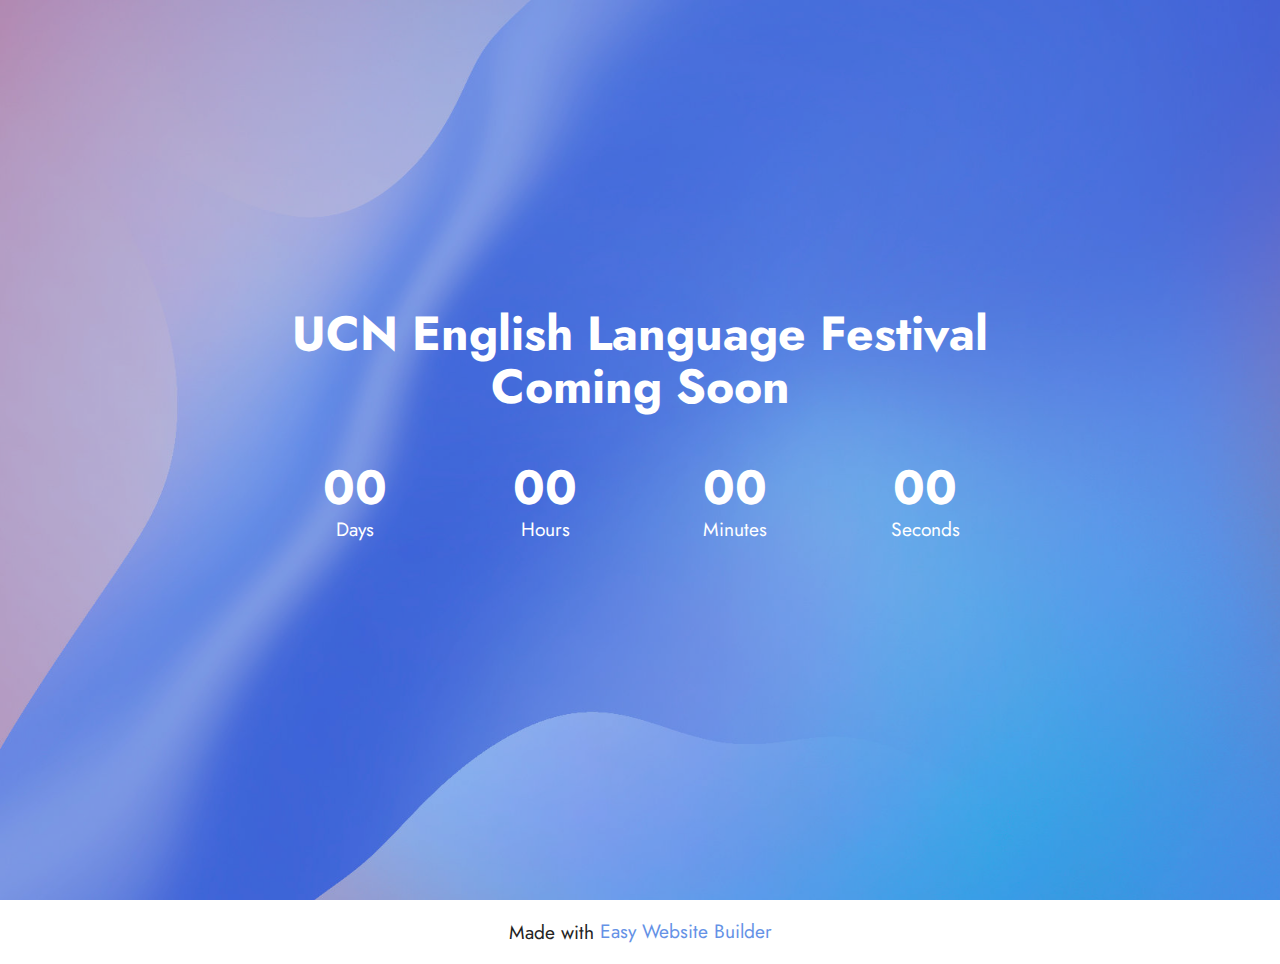
==== commit 0d823d86: "Add files via upload" ====
--- a/index.html
+++ b/index.html
@@ -52,7 +52,7 @@
             </div>
         </div>
     </div>
-</section><section class="display-7" style="padding: 0;align-items: center;justify-content: center;flex-wrap: wrap;    align-content: center;display: flex;position: relative;height: 4rem;"><a href="https://mobiri.se/2160556" style="flex: 1 1;height: 4rem;position: absolute;width: 100%;z-index: 1;"><img alt="" style="height: 4rem;" src="[data-uri]"></a><p style="margin: 0;text-align: center;" class="display-7">Built with &#8204;</p><a style="z-index:1" href="https://mobirise.com/builder/landing-page-builder.html">Landing Page Creator</a></section><script src="assets/bootstrap/js/bootstrap.bundle.min.js"></script>  <script src="assets/smoothscroll/smooth-scroll.js"></script>  <script src="assets/ytplayer/index.js"></script>  <script src="assets/countdown/countdown.js"></script>  <script src="assets/theme/js/script.js"></script>  
+</section><section class="display-7" style="padding: 0;align-items: center;justify-content: center;flex-wrap: wrap;    align-content: center;display: flex;position: relative;height: 4rem;"><a href="https://mobiri.se/2160556" style="flex: 1 1;height: 4rem;position: absolute;width: 100%;z-index: 1;"><img alt="" style="height: 4rem;" src="[data-uri]"></a><p style="margin: 0;text-align: center;" class="display-7">Made with &#8204;</p><a style="z-index:1" href="https://mobirise.com/builder/easiest-website-builder.html">Easy Website Builder</a></section><script src="assets/bootstrap/js/bootstrap.bundle.min.js"></script>  <script src="assets/smoothscroll/smooth-scroll.js"></script>  <script src="assets/ytplayer/index.js"></script>  <script src="assets/countdown/countdown.js"></script>  <script src="assets/theme/js/script.js"></script>  
   
   
 </body>
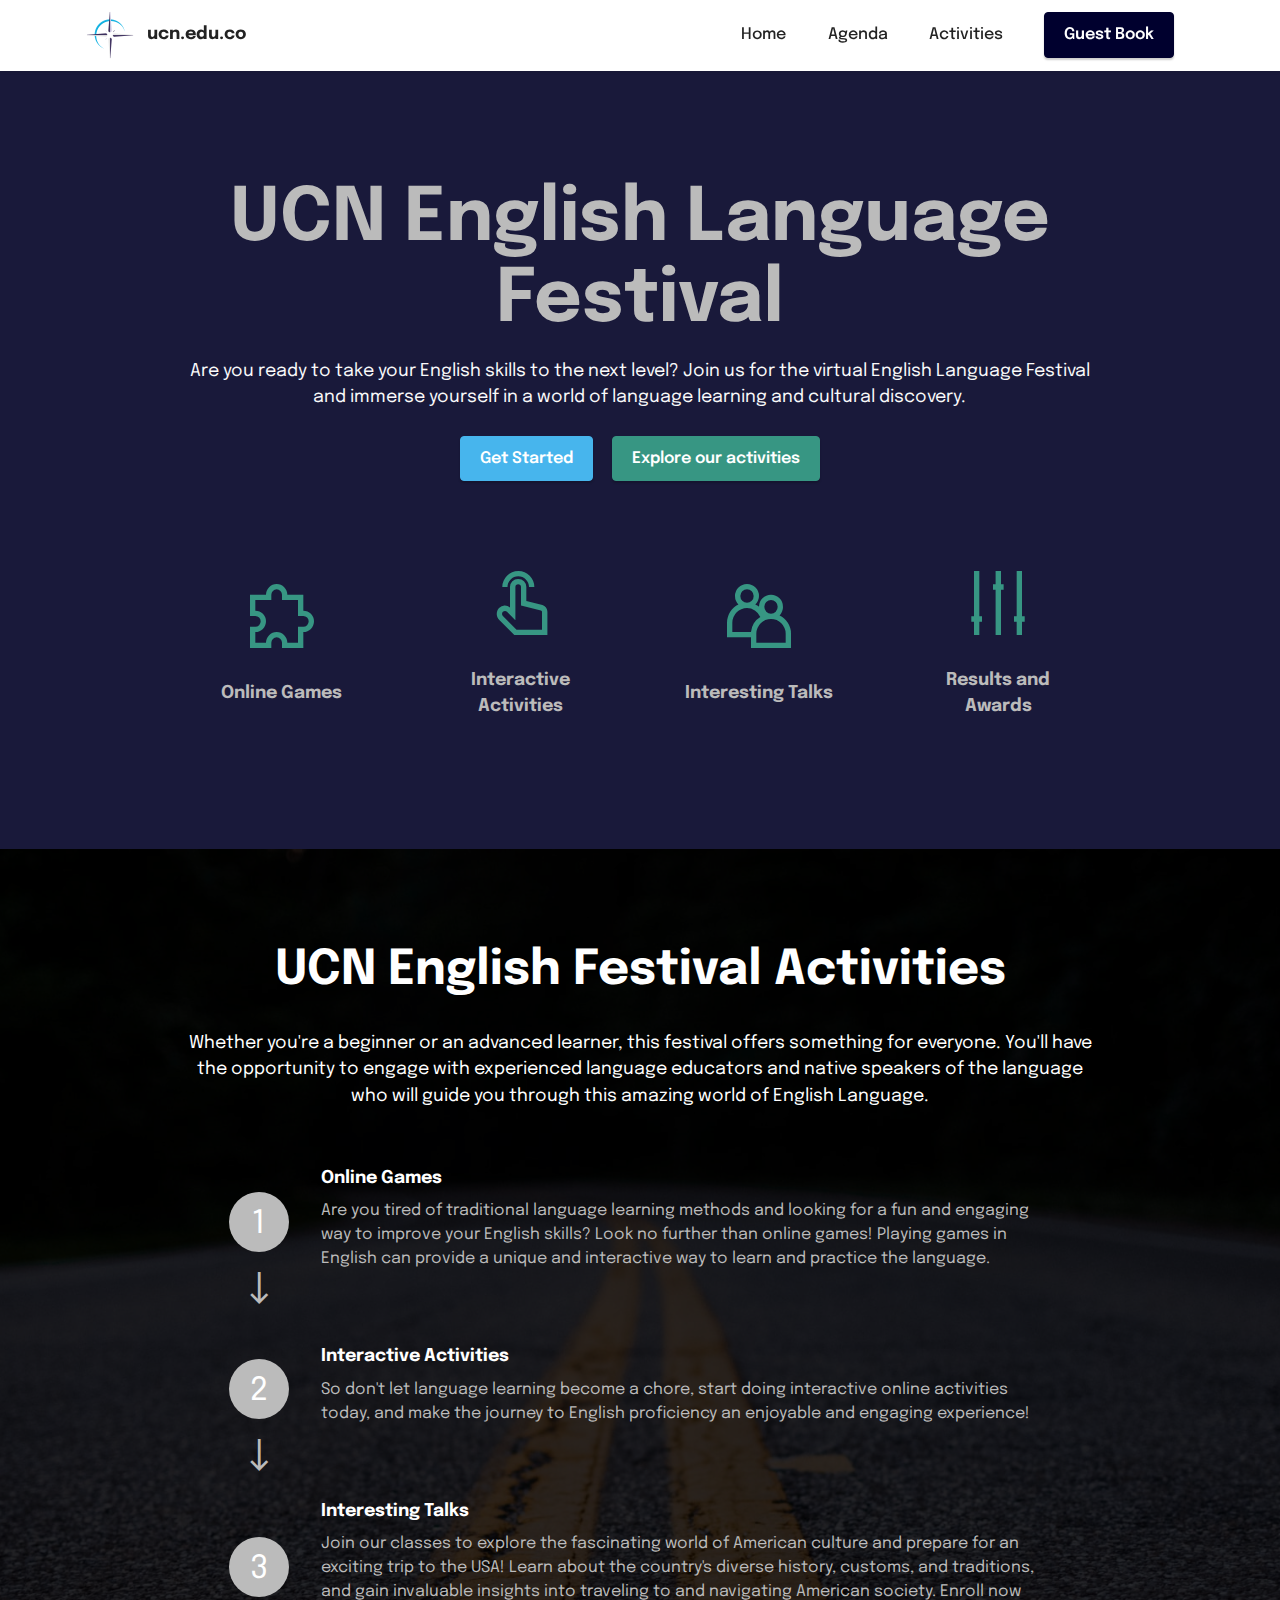
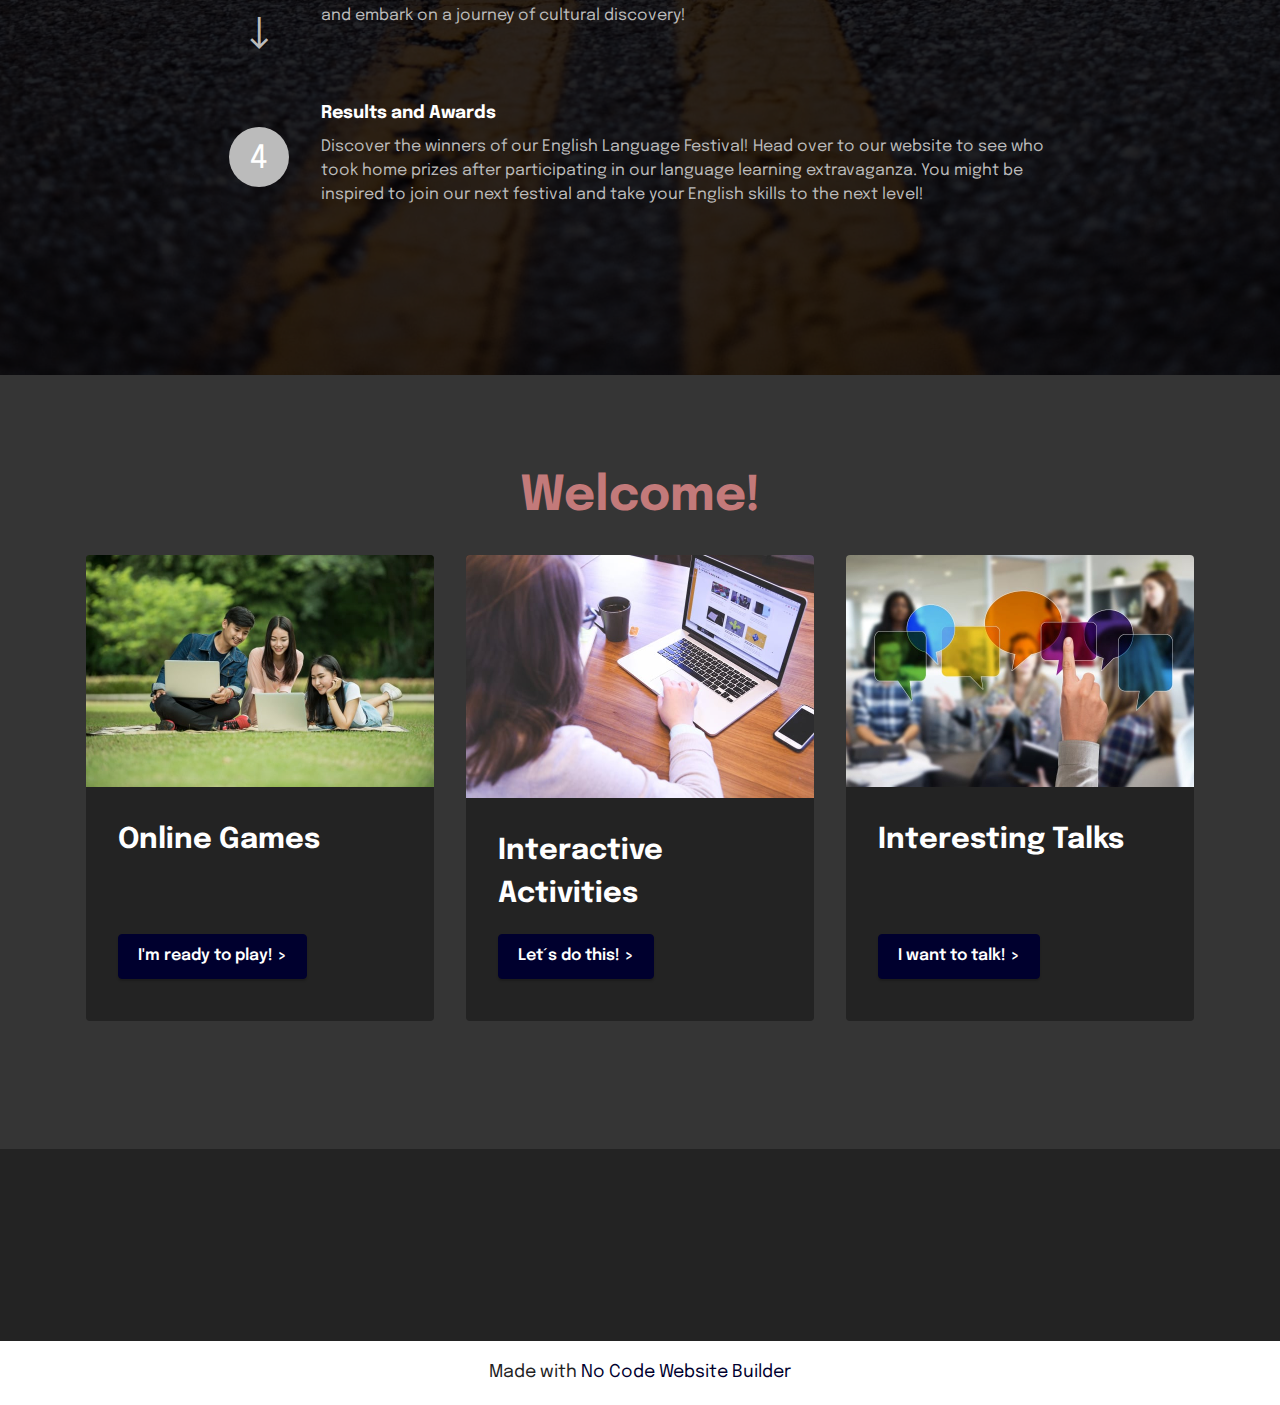
==== commit 3d293595: "Add files via upload" ====
--- a/index.html
+++ b/index.html
@@ -1,23 +1,25 @@
 <!DOCTYPE html>
-<html  lang="en">
+<html  >
 <head>
   <!-- Site made with Mobirise Website Builder v5.8.9, https://mobirise.com -->
   <meta charset="UTF-8">
   <meta http-equiv="X-UA-Compatible" content="IE=edge">
   <meta name="generator" content="Mobirise v5.8.9, mobirise.com">
   <meta name="viewport" content="width=device-width, initial-scale=1, minimum-scale=1">
-  <link rel="shortcut icon" href="assets/images/logo5.png" type="image/x-icon">
+  <link rel="shortcut icon" href="assets/images/favicon-96x96.png" type="image/x-icon">
   <meta name="description" content="">
   
   
   <title>Home</title>
+  <link rel="stylesheet" href="assets/web/assets/mobirise-icons2/mobirise2.css">
   <link rel="stylesheet" href="assets/bootstrap/css/bootstrap.min.css">
   <link rel="stylesheet" href="assets/bootstrap/css/bootstrap-grid.min.css">
   <link rel="stylesheet" href="assets/bootstrap/css/bootstrap-reboot.min.css">
+  <link rel="stylesheet" href="assets/dropdown/css/style.css">
   <link rel="stylesheet" href="assets/socicon/css/styles.css">
   <link rel="stylesheet" href="assets/theme/css/style.css">
-  <link rel="preload" href="https://fonts.googleapis.com/css?family=Jost:100,200,300,400,500,600,700,800,900,100i,200i,300i,400i,500i,600i,700i,800i,900i&display=swap" as="style" onload="this.onload=null;this.rel='stylesheet'">
-  <noscript><link rel="stylesheet" href="https://fonts.googleapis.com/css?family=Jost:100,200,300,400,500,600,700,800,900,100i,200i,300i,400i,500i,600i,700i,800i,900i&display=swap"></noscript>
+  <link rel="preload" href="https://fonts.googleapis.com/css?family=Epilogue:100,200,300,400,500,600,700,800,900,100i,200i,300i,400i,500i,600i,700i,800i,900i&display=swap" as="style" onload="this.onload=null;this.rel='stylesheet'">
+  <noscript><link rel="stylesheet" href="https://fonts.googleapis.com/css?family=Epilogue:100,200,300,400,500,600,700,800,900,100i,200i,300i,400i,500i,600i,700i,800i,900i&display=swap"></noscript>
   <link rel="preload" as="style" href="assets/mobirise/css/mbr-additional.css"><link rel="stylesheet" href="assets/mobirise/css/mbr-additional.css" type="text/css">
 
   
@@ -26,33 +28,245 @@
 </head>
 <body>
   
-  <section data-bs-version="5.1" class="countdown4 cid-tDlDhyUCtM mbr-fullscreen" id="countdown4-0">
-    
-
-    
-    <div class="mbr-overlay" style="opacity: 0.4; background-color: rgb(68, 121, 217);">
+  <section data-bs-version="5.1" class="menu menu2 cid-tDMEhyfMnu" once="menu" id="menu2-0">
+    
+    <nav class="navbar navbar-dropdown navbar-fixed-top navbar-expand-lg">
+        <div class="container">
+            <div class="navbar-brand">
+                <span class="navbar-logo">
+                    <a href="http://ucn.edu.co">
+                        <img src="assets/images/favicon-96x96.png" alt="Mobirise Website Builder" style="height: 3rem;">
+                    </a>
+                </span>
+                <span class="navbar-caption-wrap"><a class="navbar-caption text-black text-primary display-7" href="http://ucn.edu.co">ucn.edu.co</a></span>
+            </div>
+            <button class="navbar-toggler" type="button" data-toggle="collapse" data-bs-toggle="collapse" data-target="#navbarSupportedContent" data-bs-target="#navbarSupportedContent" aria-controls="navbarNavAltMarkup" aria-expanded="false" aria-label="Toggle navigation">
+                <div class="hamburger">
+                    <span></span>
+                    <span></span>
+                    <span></span>
+                    <span></span>
+                </div>
+            </button>
+            <div class="collapse navbar-collapse" id="navbarSupportedContent">
+                <ul class="navbar-nav nav-dropdown" data-app-modern-menu="true"><li class="nav-item"><a class="nav-link link text-black text-primary display-4" href="https://jcraiz.github.io/festival23/">Home</a></li>
+                    <li class="nav-item"><a class="nav-link link text-black text-primary display-4" href="index.html#features20-4">Agenda</a></li>
+                    <li class="nav-item"><a class="nav-link link text-black text-primary display-4" href="index.html#features3-b">Activities</a>
+                    </li></ul>
+                
+                <div class="navbar-buttons mbr-section-btn"><a class="btn btn-primary display-4" href="https://ideaboardz.com/for/English%20Festival%20Comments/4928448">Guest Book</a></div>
+            </div>
+        </div>
+    </nav>
+</section>
+
+<section data-bs-version="5.1" class="header19 cid-sFGzrhlvIh" data-bg-video="https://youtu.be/06CLzuwyYbA" id="header19-3">
+
+    
+
+    <div class="mbr-overlay" style="opacity: 0.9; background-color: rgb(0, 0, 37);">
+    </div>
+
+    <div class="container">
+        <div class="media-container">
+            <div class="col-md-12 col-lg-10 m-auto align-center">
+                <h1 class="mbr-section-title mbr-white mbr-fonts-style mb-3 display-1"><strong>UCN English Language Festival</strong></h1>
+                <p class="mbr-text mbr-white mbr-fonts-style display-7">
+                    Are you ready to take your English skills to the next level? Join us for the virtual English Language Festival and immerse yourself in a world of language learning and cultural discovery. </p>
+                <div class="mbr-section-btn align-center"><a class="btn btn-info display-4" href="index.html#features20-4">Get Started</a> <a class="btn btn-secondary display-4" href="index.html#features3-b">Explore our activities</a></div>
+
+                <div class="row pt-5 justify-content-center">
+                    <div class="col-12 col-md-6 col-lg-3">
+                        <div class="card-wrapper">
+                            <div class="card-box align-center">
+                                <span class="mbr-iconfont mobi-mbri-extension mobi-mbri" style="color: rgb(55, 150, 131); fill: rgb(55, 150, 131);"></span>
+                                <h4 class="card-title align-center mbr-black mbr-fonts-style display-7"><strong>Online Games</strong></h4>
+                            </div>
+                        </div>
+                    </div>
+                    <div class="col-12 col-md-6 col-lg-3">
+                        <div class="card-wrapper">
+                            <div class="card-box align-center">
+                                <span class="mbr-iconfont mobi-mbri-touch mobi-mbri" style="color: rgb(55, 150, 131); fill: rgb(55, 150, 131);"></span>
+                                <h4 class="card-title align-center mbr-black mbr-fonts-style display-7"><strong>Interactive Activities</strong></h4>
+                            </div>
+                        </div>
+                    </div>
+                    <div class="col-12 col-md-6 col-lg-3">
+                        <div class="card-wrapper">
+                            <div class="card-box align-center">
+                                <span class="mbr-iconfont mobi-mbri-users mobi-mbri" style="color: rgb(55, 150, 131); fill: rgb(55, 150, 131);"></span>
+                                <h4 class="card-title align-center mbr-black mbr-fonts-style display-7"><strong>Interesting Talks</strong></h4>
+                            </div>
+                        </div>
+                    </div>
+                    <div class="col-12 col-md-6 col-lg-3">
+                        <div class="card-wrapper">
+                            <div class="card-box align-center">
+                                <span class="mbr-iconfont mobi-mbri-setting-2 mobi-mbri" style="color: rgb(55, 150, 131); fill: rgb(55, 150, 131);"></span>
+                                <h4 class="card-title align-center mbr-black mbr-fonts-style display-7"><strong>Results and Awards</strong></h4>
+                            </div>
+                        </div>
+                    </div>
+                </div>
+            </div>
+        </div>
+    </div>
+</section>
+
+<section data-bs-version="5.1" class="features19 cid-sFGBbGYuTc" id="features20-4">
+
+    
+    <div class="mbr-overlay" style="opacity: 0.8; background-color: rgb(0, 0, 0);">
     </div>
     <div class="container">
         <div class="row justify-content-center">
-            <div class="col-lg-8">
-                <h3 class="mbr-section-title mb-5 align-center mbr-fonts-style display-2">
-                    <strong>UCN English Language Festival </strong><br><strong>Coming Soon</strong>
-                </h3>
-                
-                <div class="countdown-cont align-center mb-5">
-                    <div class="daysCountdown col-xs-3 col-sm-3 col-md-3" title="Days"></div>
-                    <div class="hoursCountdown col-xs-3 col-sm-3 col-md-3" title="Hours"></div>
-                    <div class="minutesCountdown col-xs-3 col-sm-3 col-md-3" title="Minutes"></div>
-                    <div class="secondsCountdown col-xs-3 col-sm-3 col-md-3" title="Seconds"></div>
-                    <div class="countdown" data-due-date="2023/05/10"></div>
-                </div>
-                <p class="mbr-text mb-5 align-center mbr-fonts-style display-7"></p>
-                
-                
-            </div>
-        </div>
-    </div>
-</section><section class="display-7" style="padding: 0;align-items: center;justify-content: center;flex-wrap: wrap;    align-content: center;display: flex;position: relative;height: 4rem;"><a href="https://mobiri.se/2160556" style="flex: 1 1;height: 4rem;position: absolute;width: 100%;z-index: 1;"><img alt="" style="height: 4rem;" src="[data-uri]"></a><p style="margin: 0;text-align: center;" class="display-7">Made with &#8204;</p><a style="z-index:1" href="https://mobirise.com/builder/easiest-website-builder.html">Easy Website Builder</a></section><script src="assets/bootstrap/js/bootstrap.bundle.min.js"></script>  <script src="assets/smoothscroll/smooth-scroll.js"></script>  <script src="assets/ytplayer/index.js"></script>  <script src="assets/countdown/countdown.js"></script>  <script src="assets/theme/js/script.js"></script>  
+            <div class="col-md-12 col-lg-10">
+                <div class="card-wrapper pb-4">
+                    <div class="card-box align-center">
+                        <h4 class="card-title mbr-fonts-style mb-4 display-2">
+                            <strong>UCN English Festival Activities</strong></h4>
+                        <p class="mbr-text mbr-fonts-style mb-4 display-7">
+                            Whether you're a beginner or an advanced learner, this festival offers something for everyone. You'll have the opportunity to engage with experienced language educators and native speakers of the language who will guide you through this amazing world of English Language.</p>
+                        
+                    </div>
+                </div>
+            </div>
+            <div class="col-12 col-md-9">
+                <div class="item mbr-flex">
+                    <div class="icon-box">
+                        <span class="step-number mbr-fonts-style display-5">1</span>
+                    </div>
+                    <div class="text-box">
+                        <h4 class="icon-title card-title mbr-black mbr-fonts-style display-7"><strong>Online Games</strong></h4>
+                        <h5 class="icon-text mbr-black mbr-fonts-style display-4">Are you tired of traditional language learning methods and looking for a fun and engaging way to improve your English skills? Look no further than online games! Playing games in English can provide a unique and interactive way to learn and practice the language.</h5>
+                    </div>
+                </div>
+                <div class="item mbr-flex">
+                    <div class="icon-box">
+                        <span class="step-number mbr-fonts-style display-5">2</span>
+                    </div>
+                    <div class="text-box">
+                        <h4 class="icon-title card-title mbr-black mbr-fonts-style display-7"><strong>Interactive Activities</strong></h4>
+                        <h5 class="icon-text mbr-black mbr-fonts-style display-4">So don't let language learning become a chore, start doing interactive online activities today, and make the journey to English proficiency an enjoyable and engaging experience!</h5>
+                    </div>
+                </div>
+                <div class="item mbr-flex">
+                    <div class="icon-box">
+                        <span class="step-number mbr-fonts-style display-5">3</span>
+                    </div>
+                    <div class="text-box">
+                        <h4 class="icon-title card-title mbr-black mbr-fonts-style display-7"><strong>Interesting Talks</strong></h4>
+                        <h5 class="icon-text mbr-black mbr-fonts-style display-4">Join our classes to explore the fascinating world of American culture and prepare for an exciting trip to the USA! Learn about the country's diverse history, customs, and traditions, and gain invaluable insights into traveling to and navigating American society. Enroll now and embark on a journey of cultural discovery!</h5>
+                    </div>
+                </div>
+                <div class="item mbr-flex last">
+                    <div class="icon-box">
+                        <span class="step-number mbr-fonts-style display-5">4</span>
+                    </div>
+                    <div class="text-box">
+                        <h4 class="icon-title card-title mbr-black mbr-fonts-style display-7"><strong>Results and Awards</strong></h4>
+                        <h5 class="icon-text mbr-black mbr-fonts-style display-4">Discover the winners of our English Language Festival! Head over to our website to see who took home prizes after participating in our language learning extravaganza. You might be inspired to join our next festival and take your English skills to the next level!</h5>
+                    </div>
+                </div>
+                
+                
+                
+                
+                
+                
+            </div>
+        </div>
+    </div>
+</section>
+
+<section data-bs-version="5.1" class="features3 cid-sFGGDvi61Z" id="features3-b">
+    
+    
+    <div class="container">
+        <div class="mbr-section-head">
+            <h4 class="mbr-section-title mbr-fonts-style align-center mb-0 display-2"><strong>Welcome!</strong></h4>
+            
+        </div>
+        <div class="row mt-4">
+            <div class="item features-image сol-12 col-md-6 col-lg-4">
+                <div class="item-wrapper">
+                    <div class="item-img">
+                        <a href="page1.html#features3-3"><img src="assets/images/mbr-696x464.jpg" alt="Mobirise Website Builder"></a>
+                    </div>
+                    <div class="item-content">
+                        <h5 class="item-title mbr-fonts-style display-5"><strong>Online Games</strong></h5>
+                        
+                        
+                    </div>
+                    <div class="mbr-section-btn item-footer mt-2"><a href="page1.html#features3-3" class="btn btn-primary item-btn display-4" target="_blank">I'm ready to play! &gt;</a></div>
+                </div>
+            </div>
+            <div class="item features-image сol-12 col-md-6 col-lg-4">
+                <div class="item-wrapper">
+                    <div class="item-img">
+                        <a href="page2.html#features3-4"><img src="assets/images/mbr-696x485.jpg" alt="Mobirise Website Builder"></a>
+                    </div>
+                    <div class="item-content">
+                        <h5 class="item-title mbr-fonts-style display-5"><strong>Interactive Activities</strong></h5>
+                        
+                        
+                    </div>
+                    <div class="mbr-section-btn item-footer mt-2"><a href="page2.html#features3-4" class="btn btn-primary item-btn display-4" target="_blank">Let´s do this! &gt;</a></div>
+                </div>
+            </div>
+            <div class="item features-image сol-12 col-md-6 col-lg-4">
+                <div class="item-wrapper">
+                    <div class="item-img">
+                        <a href="page3.html#features3-7"><img src="assets/images/mbr-1-696x464.jpg" alt="Mobirise Website Builder"></a>
+                    </div>
+                    <div class="item-content">
+                        <h5 class="item-title mbr-fonts-style display-5"><strong>Interesting Talks</strong></h5>
+                        
+                        
+                    </div>
+                    <div class="mbr-section-btn item-footer mt-2"><a href="page3.html#features3-7" class="btn btn-primary item-btn display-4" target="_blank">I want to talk! &gt;</a></div>
+                </div>
+            </div>
+        </div>
+    </div>
+</section>
+
+<section data-bs-version="5.1" class="footer1 cid-sFGDg6hy8z" once="footers" id="footer1-7">
+
+    
+    
+    <div class="container">
+        <div class="row mbr-white">
+            <div class="col-12 col-md-6 col-lg-3">
+                
+                <ul class="list mbr-fonts-style display-4">
+                    <li class="mbr-text item-wrap"><br></li>
+                </ul>
+            </div>
+            <div class="col-12 col-md-6 col-lg-3">
+                
+                <ul class="list mbr-fonts-style display-4">
+
+                    <li class="mbr-text item-wrap"><br></li>
+                </ul>
+            </div>
+            <div class="col-12 col-md-6 col-lg-3">
+                
+                <ul class="list mbr-fonts-style display-4">
+                    <li class="mbr-text item-wrap"><br></li>
+                </ul>
+            </div>
+            <div class="col-12 col-md-6 col-lg-3">
+                
+                <p class="mbr-text mbr-fonts-style mb-4 display-4"></p>
+                
+                
+            </div>
+            
+        </div>
+    </div>
+</section><section class="display-7" style="padding: 0;align-items: center;justify-content: center;flex-wrap: wrap;    align-content: center;display: flex;position: relative;height: 4rem;"><a href="https://mobiri.se/2160556" style="flex: 1 1;height: 4rem;position: absolute;width: 100%;z-index: 1;"><img alt="" style="height: 4rem;" src="[data-uri]"></a><p style="margin: 0;text-align: center;" class="display-7">Made with &#8204;</p><a style="z-index:1" href="https://mobirise.com/builder/no-code-website-builder.html">No Code Website Builder</a></section><script src="assets/bootstrap/js/bootstrap.bundle.min.js"></script>  <script src="assets/smoothscroll/smooth-scroll.js"></script>  <script src="assets/ytplayer/index.js"></script>  <script src="assets/dropdown/js/navbar-dropdown.js"></script>  <script src="assets/vimeoplayer/player.js"></script>  <script src="assets/theme/js/script.js"></script>  
   
   
 </body>
--- a/assets/web/assets/mobirise-icons2/mobirise2.css
+++ b/assets/web/assets/mobirise-icons2/mobirise2.css
@@ -0,0 +1,498 @@
+@font-face {
+  font-family: 'Moririse2';
+  font-display: swap;
+  src:  url('mobirise2.eot?f2bix4');
+  src:  url('mobirise2.eot?f2bix4#iefix') format('embedded-opentype'),
+    url('mobirise2.ttf?f2bix4') format('truetype'),
+    url('mobirise2.woff?f2bix4') format('woff'),
+    url('mobirise2.svg?f2bix4#mobirise2') format('svg');
+  font-weight: normal;
+  font-style: normal;
+}
+
+[class^="mobi-"], [class*=" mobi-"] {
+  /* use !important to prevent issues with browser extensions that change fonts */
+  font-family: 'Moririse2' !important;
+  speak: none;
+  font-style: normal;
+  font-weight: normal;
+  font-variant: normal;
+  text-transform: none;
+  line-height: 1;
+
+  /* Better Font Rendering =========== */
+  -webkit-font-smoothing: antialiased;
+  -moz-osx-font-smoothing: grayscale;
+}
+
+.mobi-mbri-add-submenu:before {
+  content: "\e900";
+}
+.mobi-mbri-alert:before {
+  content: "\e901";
+}
+.mobi-mbri-align-center:before {
+  content: "\e902";
+}
+.mobi-mbri-align-justify:before {
+  content: "\e903";
+}
+.mobi-mbri-align-left:before {
+  content: "\e904";
+}
+.mobi-mbri-align-right:before {
+  content: "\e905";
+}
+.mobi-mbri-android:before {
+  content: "\e906";
+}
+.mobi-mbri-apple:before {
+  content: "\e907";
+}
+.mobi-mbri-arrow-down:before {
+  content: "\e908";
+}
+.mobi-mbri-arrow-next:before {
+  content: "\e909";
+}
+.mobi-mbri-arrow-prev:before {
+  content: "\e90a";
+}
+.mobi-mbri-arrow-up:before {
+  content: "\e90b";
+}
+.mobi-mbri-bold:before {
+  content: "\e90c";
+}
+.mobi-mbri-bookmark:before {
+  content: "\e90d";
+}
+.mobi-mbri-bootstrap:before {
+  content: "\e90e";
+}
+.mobi-mbri-briefcase:before {
+  content: "\e90f";
+}
+.mobi-mbri-browse:before {
+  content: "\e910";
+}
+.mobi-mbri-bulleted-list:before {
+  content: "\e911";
+}
+.mobi-mbri-calendar:before {
+  content: "\e912";
+}
+.mobi-mbri-camera:before {
+  content: "\e913";
+}
+.mobi-mbri-cart-add:before {
+  content: "\e914";
+}
+.mobi-mbri-cart-full:before {
+  content: "\e915";
+}
+.mobi-mbri-cash:before {
+  content: "\e916";
+}
+.mobi-mbri-change-style:before {
+  content: "\e917";
+}
+.mobi-mbri-chat:before {
+  content: "\e918";
+}
+.mobi-mbri-clock:before {
+  content: "\e919";
+}
+.mobi-mbri-close:before {
+  content: "\e91a";
+}
+.mobi-mbri-cloud:before {
+  content: "\e91b";
+}
+.mobi-mbri-code:before {
+  content: "\e91c";
+}
+.mobi-mbri-contact-form:before {
+  content: "\e91d";
+}
+.mobi-mbri-credit-card:before {
+  content: "\e91e";
+}
+.mobi-mbri-cursor-click:before {
+  content: "\e91f";
+}
+.mobi-mbri-cust-feedback:before {
+  content: "\e920";
+}
+.mobi-mbri-database:before {
+  content: "\e921";
+}
+.mobi-mbri-delivery:before {
+  content: "\e922";
+}
+.mobi-mbri-desktop:before {
+  content: "\e923";
+}
+.mobi-mbri-devices:before {
+  content: "\e924";
+}
+.mobi-mbri-down:before {
+  content: "\e925";
+}
+.mobi-mbri-download-2:before {
+  content: "\e926";
+}
+.mobi-mbri-download:before {
+  content: "\e927";
+}
+.mobi-mbri-drag-n-drop-2:before {
+  content: "\e928";
+}
+.mobi-mbri-drag-n-drop:before {
+  content: "\e929";
+}
+.mobi-mbri-edit-2:before {
+  content: "\e92a";
+}
+.mobi-mbri-edit:before {
+  content: "\e92b";
+}
+.mobi-mbri-error:before {
+  content: "\e92c";
+}
+.mobi-mbri-extension:before {
+  content: "\e92d";
+}
+.mobi-mbri-features:before {
+  content: "\e92e";
+}
+.mobi-mbri-file:before {
+  content: "\e92f";
+}
+.mobi-mbri-flag:before {
+  content: "\e930";
+}
+.mobi-mbri-folder:before {
+  content: "\e931";
+}
+.mobi-mbri-gift:before {
+  content: "\e932";
+}
+.mobi-mbri-github:before {
+  content: "\e933";
+}
+.mobi-mbri-globe-2:before {
+  content: "\e934";
+}
+.mobi-mbri-globe:before {
+  content: "\e935";
+}
+.mobi-mbri-growing-chart:before {
+  content: "\e936";
+}
+.mobi-mbri-hearth:before {
+  content: "\e937";
+}
+.mobi-mbri-help:before {
+  content: "\e938";
+}
+.mobi-mbri-home:before {
+  content: "\e939";
+}
+.mobi-mbri-hot-cup:before {
+  content: "\e93a";
+}
+.mobi-mbri-idea:before {
+  content: "\e93b";
+}
+.mobi-mbri-image-gallery:before {
+  content: "\e93c";
+}
+.mobi-mbri-image-slider:before {
+  content: "\e93d";
+}
+.mobi-mbri-info:before {
+  content: "\e93e";
+}
+.mobi-mbri-italic:before {
+  content: "\e93f";
+}
+.mobi-mbri-key:before {
+  content: "\e940";
+}
+.mobi-mbri-laptop:before {
+  content: "\e941";
+}
+.mobi-mbri-layers:before {
+  content: "\e942";
+}
+.mobi-mbri-left-right:before {
+  content: "\e943";
+}
+.mobi-mbri-left:before {
+  content: "\e944";
+}
+.mobi-mbri-letter:before {
+  content: "\e945";
+}
+.mobi-mbri-like:before {
+  content: "\e946";
+}
+.mobi-mbri-link:before {
+  content: "\e947";
+}
+.mobi-mbri-lock:before {
+  content: "\e948";
+}
+.mobi-mbri-login:before {
+  content: "\e949";
+}
+.mobi-mbri-logout:before {
+  content: "\e94a";
+}
+.mobi-mbri-magic-stick:before {
+  content: "\e94b";
+}
+.mobi-mbri-map-pin:before {
+  content: "\e94c";
+}
+.mobi-mbri-menu:before {
+  content: "\e94d";
+}
+.mobi-mbri-mobile-2:before {
+  content: "\e94e";
+}
+.mobi-mbri-mobile-horizontal:before {
+  content: "\e94f";
+}
+.mobi-mbri-mobile:before {
+  content: "\e950";
+}
+.mobi-mbri-mobirise:before {
+  content: "\e951";
+}
+.mobi-mbri-more-horizontal:before {
+  content: "\e952";
+}
+.mobi-mbri-more-vertical:before {
+  content: "\e953";
+}
+.mobi-mbri-music:before {
+  content: "\e954";
+}
+.mobi-mbri-new-file:before {
+  content: "\e955";
+}
+.mobi-mbri-numbered-list:before {
+  content: "\e956";
+}
+.mobi-mbri-opened-folder:before {
+  content: "\e957";
+}
+.mobi-mbri-pages:before {
+  content: "\e958";
+}
+.mobi-mbri-paper-plane:before {
+  content: "\e959";
+}
+.mobi-mbri-paperclip:before {
+  content: "\e95a";
+}
+.mobi-mbri-phone:before {
+  content: "\e95b";
+}
+.mobi-mbri-photo:before {
+  content: "\e95c";
+}
+.mobi-mbri-photos:before {
+  content: "\e95d";
+}
+.mobi-mbri-pin:before {
+  content: "\e95e";
+}
+.mobi-mbri-play:before {
+  content: "\e95f";
+}
+.mobi-mbri-plus:before {
+  content: "\e960";
+}
+.mobi-mbri-preview:before {
+  content: "\e961";
+}
+.mobi-mbri-print:before {
+  content: "\e962";
+}
+.mobi-mbri-protect:before {
+  content: "\e963";
+}
+.mobi-mbri-question:before {
+  content: "\e964";
+}
+.mobi-mbri-quote-left:before {
+  content: "\e965";
+}
+.mobi-mbri-quote-right:before {
+  content: "\e966";
+}
+.mobi-mbri-redo:before {
+  content: "\e967";
+}
+.mobi-mbri-refresh:before {
+  content: "\e968";
+}
+.mobi-mbri-responsive-2:before {
+  content: "\e969";
+}
+.mobi-mbri-responsive:before {
+  content: "\e96a";
+}
+.mobi-mbri-right:before {
+  content: "\e96b";
+}
+.mobi-mbri-rocket:before {
+  content: "\e96c";
+}
+.mobi-mbri-sad-face:before {
+  content: "\e96d";
+}
+.mobi-mbri-sale:before {
+  content: "\e96e";
+}
+.mobi-mbri-save:before {
+  content: "\e96f";
+}
+.mobi-mbri-search:before {
+  content: "\e970";
+}
+.mobi-mbri-setting-2:before {
+  content: "\e971";
+}
+.mobi-mbri-setting-3:before {
+  content: "\e972";
+}
+.mobi-mbri-setting:before {
+  content: "\e973";
+}
+.mobi-mbri-share:before {
+  content: "\e974";
+}
+.mobi-mbri-shopping-bag:before {
+  content: "\e975";
+}
+.mobi-mbri-shopping-basket:before {
+  content: "\e976";
+}
+.mobi-mbri-shopping-cart:before {
+  content: "\e977";
+}
+.mobi-mbri-sites:before {
+  content: "\e978";
+}
+.mobi-mbri-smile-face:before {
+  content: "\e979";
+}
+.mobi-mbri-speed:before {
+  content: "\e97a";
+}
+.mobi-mbri-star:before {
+  content: "\e97b";
+}
+.mobi-mbri-success:before {
+  content: "\e97c";
+}
+.mobi-mbri-sun:before {
+  content: "\e97d";
+}
+.mobi-mbri-sun2:before {
+  content: "\e97e";
+}
+.mobi-mbri-tablet-vertical:before {
+  content: "\e97f";
+}
+.mobi-mbri-tablet:before {
+  content: "\e980";
+}
+.mobi-mbri-target:before {
+  content: "\e981";
+}
+.mobi-mbri-timer:before {
+  content: "\e982";
+}
+.mobi-mbri-to-ftp:before {
+  content: "\e983";
+}
+.mobi-mbri-to-local-drive:before {
+  content: "\e984";
+}
+.mobi-mbri-touch-swipe:before {
+  content: "\e985";
+}
+.mobi-mbri-touch:before {
+  content: "\e986";
+}
+.mobi-mbri-trash:before {
+  content: "\e987";
+}
+.mobi-mbri-underline:before {
+  content: "\e988";
+}
+.mobi-mbri-undo:before {
+  content: "\e989";
+}
+.mobi-mbri-unlink:before {
+  content: "\e98a";
+}
+.mobi-mbri-unlock:before {
+  content: "\e98b";
+}
+.mobi-mbri-up-down:before {
+  content: "\e98c";
+}
+.mobi-mbri-up:before {
+  content: "\e98d";
+}
+.mobi-mbri-update:before {
+  content: "\e98e";
+}
+.mobi-mbri-upload-2:before {
+  content: "\e98f";
+}
+.mobi-mbri-upload:before {
+  content: "\e990";
+}
+.mobi-mbri-user-2:before {
+  content: "\e991";
+}
+.mobi-mbri-user:before {
+  content: "\e992";
+}
+.mobi-mbri-users:before {
+  content: "\e993";
+}
+.mobi-mbri-video-play:before {
+  content: "\e994";
+}
+.mobi-mbri-video:before {
+  content: "\e995";
+}
+.mobi-mbri-watch:before {
+  content: "\e996";
+}
+.mobi-mbri-website-theme-2:before {
+  content: "\e997";
+}
+.mobi-mbri-website-theme:before {
+  content: "\e998";
+}
+.mobi-mbri-wifi:before {
+  content: "\e999";
+}
+.mobi-mbri-windows:before {
+  content: "\e99a";
+}
+.mobi-mbri-zoom-in:before {
+  content: "\e99b";
+}
+.mobi-mbri-zoom-out:before {
+  content: "\e99c";
+}
--- a/assets/dropdown/css/style.css
+++ b/assets/dropdown/css/style.css
@@ -0,0 +1,265 @@
+.navbar-dropdown {
+  left: 0;
+  padding: 0;
+  position: absolute;
+  right: 0;
+  top: 0;
+  transition: all 0.45s ease;
+  z-index: 1030;
+  background: #282828; }
+  .navbar-dropdown .navbar-logo {
+    margin-right: 0.8rem;
+    transition: margin 0.3s ease-in-out;
+    vertical-align: middle; }
+    .navbar-dropdown .navbar-logo img {
+      height: 3.125rem;
+      transition: all 0.3s ease-in-out; }
+    .navbar-dropdown .navbar-logo.mbr-iconfont {
+      font-size: 3.125rem;
+      line-height: 3.125rem; }
+  .navbar-dropdown .navbar-caption {
+    font-weight: 700;
+    white-space: normal;
+    vertical-align: -4px;
+    line-height: 3.125rem !important; }
+    .navbar-dropdown .navbar-caption, .navbar-dropdown .navbar-caption:hover {
+      color: inherit;
+      text-decoration: none; }
+  .navbar-dropdown .mbr-iconfont + .navbar-caption {
+    vertical-align: -1px; }
+  .navbar-dropdown.navbar-fixed-top {
+    position: fixed; }
+  .navbar-dropdown .navbar-brand span {
+    vertical-align: -4px; }
+  .navbar-dropdown.bg-color.transparent {
+    background: none; }
+  .navbar-dropdown.navbar-short .navbar-brand {
+    padding: 0.625rem 0; }
+    .navbar-dropdown.navbar-short .navbar-brand span {
+      vertical-align: -1px; }
+  .navbar-dropdown.navbar-short .navbar-caption {
+    line-height: 2.375rem !important;
+    vertical-align: -2px; }
+  .navbar-dropdown.navbar-short .navbar-logo {
+    margin-right: 0.5rem; }
+    .navbar-dropdown.navbar-short .navbar-logo img {
+      height: 2.375rem; }
+    .navbar-dropdown.navbar-short .navbar-logo.mbr-iconfont {
+      font-size: 2.375rem;
+      line-height: 2.375rem; }
+  .navbar-dropdown.navbar-short .mbr-table-cell {
+    height: 3.625rem; }
+  .navbar-dropdown .navbar-close {
+    left: 0.6875rem;
+    position: fixed;
+    top: 0.75rem;
+    z-index: 1000; }
+  .navbar-dropdown .hamburger-icon {
+    content: "";
+    display: inline-block;
+    vertical-align: middle;
+    width: 16px;
+    -webkit-box-shadow: 0 -6px 0 1px #282828,0 0 0 1px #282828,0 6px 0 1px #282828;
+    -moz-box-shadow: 0 -6px 0 1px #282828,0 0 0 1px #282828,0 6px 0 1px #282828;
+    box-shadow: 0 -6px 0 1px #282828,0 0 0 1px #282828,0 6px 0 1px #282828; }
+
+.dropdown-menu .dropdown-toggle[data-toggle="dropdown-submenu"]::after {
+  border-bottom: 0.35em solid transparent;
+  border-left: 0.35em solid;
+  border-right: 0;
+  border-top: 0.35em solid transparent;
+  margin-left: 0.3rem; }
+
+.dropdown-menu .dropdown-item:focus {
+  outline: 0; }
+
+.nav-dropdown {
+  font-size: 0.75rem;
+  font-weight: 500;
+  height: auto !important; }
+  .nav-dropdown .nav-btn {
+    padding-left: 1rem; }
+  .nav-dropdown .link {
+    margin: .667em 1.667em;
+    font-weight: 500;
+    padding: 0;
+    transition: color .2s ease-in-out; }
+    .nav-dropdown .link.dropdown-toggle {
+      margin-right: 2.583em; }
+      .nav-dropdown .link.dropdown-toggle::after {
+        margin-left: .25rem;
+        border-top: 0.35em solid;
+        border-right: 0.35em solid transparent;
+        border-left: 0.35em solid transparent;
+        border-bottom: 0; }
+      .nav-dropdown .link.dropdown-toggle[aria-expanded="true"] {
+        margin: 0;
+        padding: 0.667em 3.263em  0.667em 1.667em; }
+  .nav-dropdown .link::after,
+  .nav-dropdown .dropdown-item::after {
+    color: inherit; }
+  .nav-dropdown .btn {
+    font-size: 0.75rem;
+    font-weight: 700;
+    letter-spacing: 0;
+    margin-bottom: 0;
+    padding-left: 1.25rem;
+    padding-right: 1.25rem; }
+  .nav-dropdown .dropdown-menu {
+    border-radius: 0;
+    border: 0;
+    left: 0;
+    margin: 0;
+    padding-bottom: 1.25rem;
+    padding-top: 1.25rem;
+    position: relative; }
+  .nav-dropdown .dropdown-submenu {
+    margin-left: 0.125rem;
+    top: 0; }
+  .nav-dropdown .dropdown-item {
+    font-weight: 500;
+    line-height: 2;
+    padding: 0.3846em 4.615em 0.3846em 1.5385em;
+    position: relative;
+    transition: color .2s ease-in-out, background-color .2s ease-in-out; }
+    .nav-dropdown .dropdown-item::after {
+      margin-top: -0.3077em;
+      position: absolute;
+      right: 1.1538em;
+      top: 50%; }
+    .nav-dropdown .dropdown-item:focus, .nav-dropdown .dropdown-item:hover {
+      background: none; }
+
+@media (max-width: 767px) {
+  .nav-dropdown.navbar-toggleable-sm {
+    bottom: 0;
+    display: none;
+    left: 0;
+    overflow-x: hidden;
+    position: fixed;
+    top: 0;
+    transform: translateX(-100%);
+    -ms-transform: translateX(-100%);
+    -webkit-transform: translateX(-100%);
+    width: 18.75rem;
+    z-index: 999; } }
+.nav-dropdown.navbar-toggleable-xl {
+  bottom: 0;
+  display: none;
+  left: 0;
+  overflow-x: hidden;
+  position: fixed;
+  top: 0;
+  transform: translateX(-100%);
+  -ms-transform: translateX(-100%);
+  -webkit-transform: translateX(-100%);
+  width: 18.75rem;
+  z-index: 999; }
+
+.nav-dropdown-sm {
+  display: block !important;
+  overflow-x: hidden;
+  overflow: auto;
+  padding-top: 3.875rem; }
+  .nav-dropdown-sm::after {
+    content: "";
+    display: block;
+    height: 3rem;
+    width: 100%; }
+  .nav-dropdown-sm.collapse.in ~ .navbar-close {
+    display: block !important; }
+  .nav-dropdown-sm.collapsing, .nav-dropdown-sm.collapse.in {
+    transform: translateX(0);
+    -ms-transform: translateX(0);
+    -webkit-transform: translateX(0);
+    transition: all 0.25s ease-out;
+    -webkit-transition: all 0.25s ease-out;
+    background: #282828; }
+  .nav-dropdown-sm.collapsing[aria-expanded="false"] {
+    transform: translateX(-100%);
+    -ms-transform: translateX(-100%);
+    -webkit-transform: translateX(-100%); }
+  .nav-dropdown-sm .nav-item {
+    display: block;
+    margin-left: 0 !important;
+    padding-left: 0; }
+  .nav-dropdown-sm .link,
+  .nav-dropdown-sm .dropdown-item {
+    border-top: 1px dotted rgba(255, 255, 255, 0.1);
+    font-size: 0.8125rem;
+    line-height: 1.6;
+    margin: 0 !important;
+    padding: 0.875rem 2.4rem 0.875rem 1.5625rem !important;
+    position: relative;
+    white-space: normal; }
+    .nav-dropdown-sm .link:focus, .nav-dropdown-sm .link:hover,
+    .nav-dropdown-sm .dropdown-item:focus,
+    .nav-dropdown-sm .dropdown-item:hover {
+      background: rgba(0, 0, 0, 0.2) !important;
+      color: #c0a375; }
+  .nav-dropdown-sm .nav-btn {
+    position: relative;
+    padding: 1.5625rem 1.5625rem 0 1.5625rem; }
+    .nav-dropdown-sm .nav-btn::before {
+      border-top: 1px dotted rgba(255, 255, 255, 0.1);
+      content: "";
+      left: 0;
+      position: absolute;
+      top: 0;
+      width: 100%; }
+    .nav-dropdown-sm .nav-btn + .nav-btn {
+      padding-top: 0.625rem; }
+      .nav-dropdown-sm .nav-btn + .nav-btn::before {
+        display: none; }
+  .nav-dropdown-sm .btn {
+    padding: 0.625rem 0; }
+  .nav-dropdown-sm .dropdown-toggle[data-toggle="dropdown-submenu"]::after {
+    margin-left: .25rem;
+    border-top: 0.35em solid;
+    border-right: 0.35em solid transparent;
+    border-left: 0.35em solid transparent;
+    border-bottom: 0; }
+  .nav-dropdown-sm .dropdown-toggle[data-toggle="dropdown-submenu"][aria-expanded="true"]::after {
+    border-top: 0;
+    border-right: 0.35em solid transparent;
+    border-left: 0.35em solid transparent;
+    border-bottom: 0.35em solid; }
+  .nav-dropdown-sm .dropdown-menu {
+    margin: 0;
+    padding: 0;
+    position: relative;
+    top: 0;
+    left: 0;
+    width: 100%;
+    border: 0;
+    float: none;
+    border-radius: 0;
+    background: none; }
+  .nav-dropdown-sm .dropdown-submenu {
+    left: 100%;
+    margin-left: 0.125rem;
+    margin-top: -1.25rem;
+    top: 0; }
+
+.navbar-toggleable-sm .nav-dropdown .dropdown-menu {
+  position: absolute; }
+
+.navbar-toggleable-sm .nav-dropdown .dropdown-submenu {
+  left: 100%;
+  margin-left: 0.125rem;
+  margin-top: -1.25rem;
+  top: 0; }
+
+.navbar-toggleable-sm.opened .nav-dropdown .dropdown-menu {
+  position: relative; }
+
+.navbar-toggleable-sm.opened .nav-dropdown .dropdown-submenu {
+  left: 0;
+  margin-left: 00rem;
+  margin-top: 0rem;
+  top: 0; }
+
+.is-builder .nav-dropdown.collapsing {
+  transition: none !important; }
+
+
--- a/assets/mobirise/css/mbr-additional.css
+++ b/assets/mobirise/css/mbr-additional.css
@@ -2,7 +2,7 @@
   font-family: Jost;
 }
 .display-1 {
-  font-family: 'Jost', sans-serif;
+  font-family: 'Epilogue', sans-serif;
   font-size: 4.6rem;
   line-height: 1.1;
 }
@@ -10,7 +10,7 @@
   font-size: 5.75rem;
 }
 .display-2 {
-  font-family: 'Jost', sans-serif;
+  font-family: 'Epilogue', sans-serif;
   font-size: 3rem;
   line-height: 1.1;
 }
@@ -18,28 +18,28 @@
   font-size: 3.75rem;
 }
 .display-4 {
-  font-family: 'Jost', sans-serif;
+  font-family: 'Epilogue', sans-serif;
+  font-size: 1rem;
+  line-height: 1.5;
+}
+.display-4 > .mbr-iconfont {
+  font-size: 1.25rem;
+}
+.display-5 {
+  font-family: 'Epilogue', sans-serif;
+  font-size: 1.8rem;
+  line-height: 1.5;
+}
+.display-5 > .mbr-iconfont {
+  font-size: 2.25rem;
+}
+.display-7 {
+  font-family: 'Epilogue', sans-serif;
   font-size: 1.1rem;
   line-height: 1.5;
 }
-.display-4 > .mbr-iconfont {
+.display-7 > .mbr-iconfont {
   font-size: 1.375rem;
-}
-.display-5 {
-  font-family: 'Jost', sans-serif;
-  font-size: 2rem;
-  line-height: 1.5;
-}
-.display-5 > .mbr-iconfont {
-  font-size: 2.5rem;
-}
-.display-7 {
-  font-family: 'Jost', sans-serif;
-  font-size: 1.2rem;
-  line-height: 1.5;
-}
-.display-7 > .mbr-iconfont {
-  font-size: 1.5rem;
 }
 /* ---- Fluid typography for mobile devices ---- */
 /* 1.4 - font scale ratio ( bootstrap == 1.42857 ) */
@@ -63,19 +63,19 @@
     line-height: calc( 1.3 * (1.7rem + (3 - 1.7) * ((100vw - 20rem) / (48 - 20))));
   }
   .display-4 {
+    font-size: 0.8rem;
+    font-size: calc( 1rem + (1 - 1) * ((100vw - 20rem) / (48 - 20)));
+    line-height: calc( 1.4 * (1rem + (1 - 1) * ((100vw - 20rem) / (48 - 20))));
+  }
+  .display-5 {
+    font-size: 1.44rem;
+    font-size: calc( 1.28rem + (1.8 - 1.28) * ((100vw - 20rem) / (48 - 20)));
+    line-height: calc( 1.4 * (1.28rem + (1.8 - 1.28) * ((100vw - 20rem) / (48 - 20))));
+  }
+  .display-7 {
     font-size: 0.88rem;
     font-size: calc( 1.0350000000000001rem + (1.1 - 1.0350000000000001) * ((100vw - 20rem) / (48 - 20)));
     line-height: calc( 1.4 * (1.0350000000000001rem + (1.1 - 1.0350000000000001) * ((100vw - 20rem) / (48 - 20))));
-  }
-  .display-5 {
-    font-size: 1.6rem;
-    font-size: calc( 1.35rem + (2 - 1.35) * ((100vw - 20rem) / (48 - 20)));
-    line-height: calc( 1.4 * (1.35rem + (2 - 1.35) * ((100vw - 20rem) / (48 - 20))));
-  }
-  .display-7 {
-    font-size: 0.96rem;
-    font-size: calc( 1.07rem + (1.2 - 1.07) * ((100vw - 20rem) / (48 - 20)));
-    line-height: calc( 1.4 * (1.07rem + (1.2 - 1.07) * ((100vw - 20rem) / (48 - 20))));
   }
 }
 /* Buttons */
@@ -96,7 +96,7 @@
   border-radius: 4px;
 }
 .bg-primary {
-  background-color: #6592e6 !important;
+  background-color: #00002e !important;
 }
 .bg-success {
   background-color: #40b0bf !important;
@@ -112,8 +112,8 @@
 }
 .btn-primary,
 .btn-primary:active {
-  background-color: #6592e6 !important;
-  border-color: #6592e6 !important;
+  background-color: #00002e !important;
+  border-color: #00002e !important;
   color: #ffffff !important;
   box-shadow: 0 2px 2px 0 rgba(0, 0, 0, 0.2);
 }
@@ -122,20 +122,20 @@
 .btn-primary.focus,
 .btn-primary.active {
   color: #ffffff !important;
-  background-color: #2260d2 !important;
-  border-color: #2260d2 !important;
+  background-color: #000000 !important;
+  border-color: #000000 !important;
   box-shadow: 0 2px 5px 0 rgba(0, 0, 0, 0.2);
 }
 .btn-primary.disabled,
 .btn-primary:disabled {
   color: #ffffff !important;
-  background-color: #2260d2 !important;
-  border-color: #2260d2 !important;
+  background-color: #000000 !important;
+  border-color: #000000 !important;
 }
 .btn-secondary,
 .btn-secondary:active {
-  background-color: #ff6666 !important;
-  border-color: #ff6666 !important;
+  background-color: #379683 !important;
+  border-color: #379683 !important;
   color: #ffffff !important;
   box-shadow: 0 2px 2px 0 rgba(0, 0, 0, 0.2);
 }
@@ -144,15 +144,15 @@
 .btn-secondary.focus,
 .btn-secondary.active {
   color: #ffffff !important;
-  background-color: #ff0f0f !important;
-  border-color: #ff0f0f !important;
+  background-color: #20574c !important;
+  border-color: #20574c !important;
   box-shadow: 0 2px 5px 0 rgba(0, 0, 0, 0.2);
 }
 .btn-secondary.disabled,
 .btn-secondary:disabled {
   color: #ffffff !important;
-  background-color: #ff0f0f !important;
-  border-color: #ff0f0f !important;
+  background-color: #20574c !important;
+  border-color: #20574c !important;
 }
 .btn-info,
 .btn-info:active {
@@ -290,13 +290,13 @@
 .btn-primary-outline:active {
   background-color: transparent !important;
   border-color: transparent;
-  color: #6592e6;
+  color: #00002e;
 }
 .btn-primary-outline:hover,
 .btn-primary-outline:focus,
 .btn-primary-outline.focus,
 .btn-primary-outline.active {
-  color: #2260d2 !important;
+  color: #000000 !important;
   background-color: transparent!important;
   border-color: transparent!important;
   box-shadow: none!important;
@@ -304,20 +304,20 @@
 .btn-primary-outline.disabled,
 .btn-primary-outline:disabled {
   color: #ffffff !important;
-  background-color: #6592e6 !important;
-  border-color: #6592e6 !important;
+  background-color: #00002e !important;
+  border-color: #00002e !important;
 }
 .btn-secondary-outline,
 .btn-secondary-outline:active {
   background-color: transparent !important;
   border-color: transparent;
-  color: #ff6666;
+  color: #379683;
 }
 .btn-secondary-outline:hover,
 .btn-secondary-outline:focus,
 .btn-secondary-outline.focus,
 .btn-secondary-outline.active {
-  color: #ff0f0f !important;
+  color: #20574c !important;
   background-color: transparent!important;
   border-color: transparent!important;
   box-shadow: none!important;
@@ -325,8 +325,8 @@
 .btn-secondary-outline.disabled,
 .btn-secondary-outline:disabled {
   color: #ffffff !important;
-  background-color: #ff6666 !important;
-  border-color: #ff6666 !important;
+  background-color: #379683 !important;
+  border-color: #379683 !important;
 }
 .btn-info-outline,
 .btn-info-outline:active {
@@ -455,10 +455,10 @@
   border-color: #fafafa !important;
 }
 .text-primary {
-  color: #6592e6 !important;
+  color: #00002e !important;
 }
 .text-secondary {
-  color: #ff6666 !important;
+  color: #379683 !important;
 }
 .text-success {
   color: #40b0bf !important;
@@ -481,12 +481,12 @@
 a.text-primary:hover,
 a.text-primary:focus,
 a.text-primary.active {
-  color: #205ac5 !important;
+  color: #000000 !important;
 }
 a.text-secondary:hover,
 a.text-secondary:focus,
 a.text-secondary.active {
-  color: #ff0000 !important;
+  color: #1c4b42 !important;
 }
 a.text-success:hover,
 a.text-success:focus,
@@ -532,7 +532,7 @@
   background-position: 0px 1.2em;
 }
 .nav-tabs .nav-link.active {
-  color: #6592e6;
+  color: #00002e;
 }
 .nav-tabs .nav-link:not(.active) {
   color: #232323;
@@ -550,8 +550,8 @@
   background-color: #ff9966;
 }
 .mbr-gallery-filter li.active .btn {
-  background-color: #6592e6;
-  border-color: #6592e6;
+  background-color: #00002e;
+  border-color: #00002e;
   color: #ffffff;
 }
 .mbr-gallery-filter li.active .btn:focus {
@@ -559,11 +559,11 @@
 }
 a,
 a:hover {
-  color: #6592e6;
+  color: #00002e;
 }
 .mbr-plan-header.bg-primary .mbr-plan-subtitle,
 .mbr-plan-header.bg-primary .mbr-plan-price-desc {
-  color: #ffffff;
+  color: #9494ff;
 }
 .mbr-plan-header.bg-success .mbr-plan-subtitle,
 .mbr-plan-header.bg-success .mbr-plan-price-desc {
@@ -586,42 +586,42 @@
   display: none;
 }
 .form-control {
-  font-family: 'Jost', sans-serif;
-  font-size: 1.1rem;
+  font-family: 'Epilogue', sans-serif;
+  font-size: 1rem;
   line-height: 1.5;
   font-weight: 400;
 }
 .form-control > .mbr-iconfont {
-  font-size: 1.375rem;
+  font-size: 1.25rem;
 }
 .form-control:hover,
 .form-control:focus {
   box-shadow: rgba(0, 0, 0, 0.07) 0px 1px 1px 0px, rgba(0, 0, 0, 0.07) 0px 1px 3px 0px, rgba(0, 0, 0, 0.03) 0px 0px 0px 1px;
-  border-color: #6592e6 !important;
+  border-color: #00002e !important;
 }
 .form-control:-webkit-input-placeholder {
-  font-family: 'Jost', sans-serif;
-  font-size: 1.1rem;
+  font-family: 'Epilogue', sans-serif;
+  font-size: 1rem;
   line-height: 1.5;
   font-weight: 400;
 }
 .form-control:-webkit-input-placeholder > .mbr-iconfont {
-  font-size: 1.375rem;
+  font-size: 1.25rem;
 }
 blockquote {
-  border-color: #6592e6;
+  border-color: #00002e;
 }
 /* Forms */
 .jq-selectbox li:hover,
 .jq-selectbox li.selected {
-  background-color: #6592e6;
+  background-color: #00002e;
   color: #ffffff;
 }
 .jq-number__spin {
   transition: 0.25s ease;
 }
 .jq-number__spin:hover {
-  border-color: #6592e6;
+  border-color: #00002e;
 }
 .jq-selectbox .jq-selectbox__trigger-arrow,
 .jq-number__spin.minus:after,
@@ -633,20 +633,20 @@
 .jq-selectbox:hover .jq-selectbox__trigger-arrow,
 .jq-number__spin.minus:hover:after,
 .jq-number__spin.plus:hover:after {
-  border-top-color: #6592e6;
-  border-bottom-color: #6592e6;
+  border-top-color: #00002e;
+  border-bottom-color: #00002e;
 }
 .xdsoft_datetimepicker .xdsoft_calendar td.xdsoft_default,
 .xdsoft_datetimepicker .xdsoft_calendar td.xdsoft_current,
 .xdsoft_datetimepicker .xdsoft_timepicker .xdsoft_time_box > div > div.xdsoft_current {
   color: #ffffff !important;
-  background-color: #6592e6 !important;
+  background-color: #00002e !important;
   box-shadow: none !important;
 }
 .xdsoft_datetimepicker .xdsoft_calendar td:hover,
 .xdsoft_datetimepicker .xdsoft_timepicker .xdsoft_time_box > div > div:hover {
-  color: #000000 !important;
-  background: #ff6666 !important;
+  color: #ffffff !important;
+  background: #379683 !important;
   box-shadow: none !important;
 }
 .lazy-bg {
@@ -671,7 +671,7 @@
   top: 50%;
   left: 50%;
   transform: translateX(-50%) translateY(-50%);
-  background-image: url("data:image/svg+xml;charset=UTF-8,%3csvg width='32' height='32' viewBox='0 0 64 64' xmlns='http://www.w3.org/2000/svg' stroke='%236592e6' %3e%3cg fill='none' fill-rule='evenodd'%3e%3cg transform='translate(16 16)' stroke-width='2'%3e%3ccircle stroke-opacity='.5' cx='16' cy='16' r='16'/%3e%3cpath d='M32 16c0-9.94-8.06-16-16-16'%3e%3canimateTransform attributeName='transform' type='rotate' from='0 16 16' to='360 16 16' dur='1s' repeatCount='indefinite'/%3e%3c/path%3e%3c/g%3e%3c/g%3e%3c/svg%3e");
+  background-image: url("data:image/svg+xml;charset=UTF-8,%3csvg width='32' height='32' viewBox='0 0 64 64' xmlns='http://www.w3.org/2000/svg' stroke='%2300002e' %3e%3cg fill='none' fill-rule='evenodd'%3e%3cg transform='translate(16 16)' stroke-width='2'%3e%3ccircle stroke-opacity='.5' cx='16' cy='16' r='16'/%3e%3cpath d='M32 16c0-9.94-8.06-16-16-16'%3e%3canimateTransform attributeName='transform' type='rotate' from='0 16 16' to='360 16 16' dur='1s' repeatCount='indefinite'/%3e%3c/path%3e%3c/g%3e%3c/g%3e%3c/svg%3e");
 }
 section.lazy-placeholder:after {
   opacity: 0.5;
@@ -682,71 +682,2072 @@
 a {
   transition: color 0.6s;
 }
-.cid-tDlDhyUCtM {
-  background-image: url("../../../assets/images/background3.jpg");
-}
-.cid-tDlDhyUCtM .mbr-fallback-image.disabled {
+.cid-tDMEhyfMnu {
+  z-index: 1000;
+  width: 100%;
+  position: relative;
+  min-height: 60px;
+}
+.cid-tDMEhyfMnu nav.navbar {
+  position: fixed;
+}
+.cid-tDMEhyfMnu .dropdown-item:before {
+  font-family: Moririse2 !important;
+  content: "\e966";
+  display: inline-block;
+  width: 0;
+  position: absolute;
+  left: 1rem;
+  top: 0.5rem;
+  margin-right: 0.5rem;
+  line-height: 1;
+  font-size: inherit;
+  vertical-align: middle;
+  text-align: center;
+  overflow: hidden;
+  transform: scale(0, 1);
+  transition: all 0.25s ease-in-out;
+}
+.cid-tDMEhyfMnu .dropdown-menu {
+  padding: 0;
+  border-radius: 4px;
+  box-shadow: 0 1px 3px 0 rgba(0, 0, 0, 0.1);
+}
+.cid-tDMEhyfMnu .dropdown-item {
+  border-bottom: 1px solid #e6e6e6;
+}
+.cid-tDMEhyfMnu .dropdown-item:hover,
+.cid-tDMEhyfMnu .dropdown-item:focus {
+  background: #00002e !important;
+  color: white !important;
+}
+.cid-tDMEhyfMnu .dropdown-item:hover span {
+  color: white;
+}
+.cid-tDMEhyfMnu .dropdown-item:first-child {
+  border-top-left-radius: 4px;
+  border-top-right-radius: 4px;
+}
+.cid-tDMEhyfMnu .dropdown-item:last-child {
+  border-bottom: none;
+  border-bottom-left-radius: 4px;
+  border-bottom-right-radius: 4px;
+}
+.cid-tDMEhyfMnu .nav-dropdown .link {
+  padding: 0 0.3em !important;
+  margin: 0.667em 1em !important;
+}
+.cid-tDMEhyfMnu .nav-dropdown .link.dropdown-toggle::after {
+  margin-left: 0.5rem;
+  margin-top: 0.2rem;
+}
+.cid-tDMEhyfMnu .nav-link {
+  position: relative;
+}
+.cid-tDMEhyfMnu .container {
+  display: flex;
+  margin: auto;
+  flex-wrap: nowrap;
+}
+@media (max-width: 991px) {
+  .cid-tDMEhyfMnu .container {
+    flex-wrap: wrap;
+  }
+}
+.cid-tDMEhyfMnu .container-fluid {
+  flex-wrap: nowrap;
+}
+@media (max-width: 991px) {
+  .cid-tDMEhyfMnu .container-fluid {
+    flex-wrap: wrap;
+  }
+}
+.cid-tDMEhyfMnu .iconfont-wrapper {
+  color: #000000 !important;
+  font-size: 1.5rem;
+  padding-right: 0.5rem;
+}
+.cid-tDMEhyfMnu .dropdown-menu,
+.cid-tDMEhyfMnu .navbar.opened {
+  background: #ffffff !important;
+}
+.cid-tDMEhyfMnu .nav-item:focus,
+.cid-tDMEhyfMnu .nav-link:focus {
+  outline: none;
+}
+.cid-tDMEhyfMnu .dropdown .dropdown-menu .dropdown-item {
+  width: auto;
+  transition: all 0.25s ease-in-out;
+}
+.cid-tDMEhyfMnu .dropdown .dropdown-menu .dropdown-item::after {
+  right: 0.5rem;
+}
+.cid-tDMEhyfMnu .dropdown .dropdown-menu .dropdown-item .mbr-iconfont {
+  margin-right: 0.5rem;
+  vertical-align: sub;
+}
+.cid-tDMEhyfMnu .dropdown .dropdown-menu .dropdown-item .mbr-iconfont:before {
+  display: inline-block;
+  transform: scale(1, 1);
+  transition: all 0.25s ease-in-out;
+}
+.cid-tDMEhyfMnu .collapsed .dropdown-menu .dropdown-item:before {
   display: none;
 }
-.cid-tDlDhyUCtM .mbr-fallback-image {
+.cid-tDMEhyfMnu .collapsed .dropdown .dropdown-menu .dropdown-item {
+  padding: 0.235em 1.5em 0.235em 1.5em !important;
+  transition: none;
+  margin: 0 !important;
+}
+.cid-tDMEhyfMnu .navbar {
+  min-height: 70px;
+  transition: all 0.3s;
+  border-bottom: 1px solid transparent;
+  box-shadow: 0 1px 3px 0 rgba(0, 0, 0, 0.1);
+  background: #ffffff;
+}
+.cid-tDMEhyfMnu .navbar.opened {
+  transition: all 0.3s;
+}
+.cid-tDMEhyfMnu .navbar .dropdown-item {
+  padding: 0.5rem 1.8rem;
+}
+.cid-tDMEhyfMnu .navbar .navbar-logo img {
+  width: auto;
+}
+.cid-tDMEhyfMnu .navbar .navbar-collapse {
+  justify-content: flex-end;
+  z-index: 1;
+}
+.cid-tDMEhyfMnu .navbar.collapsed {
+  justify-content: center;
+}
+.cid-tDMEhyfMnu .navbar.collapsed .nav-item .nav-link::before {
+  display: none;
+}
+.cid-tDMEhyfMnu .navbar.collapsed.opened .dropdown-menu {
+  top: 0;
+}
+@media (min-width: 992px) {
+  .cid-tDMEhyfMnu .navbar.collapsed.opened:not(.navbar-short) .navbar-collapse {
+    max-height: calc(98.5vh - 3rem);
+  }
+}
+.cid-tDMEhyfMnu .navbar.collapsed .dropdown-menu .dropdown-submenu {
+  left: 0 !important;
+}
+.cid-tDMEhyfMnu .navbar.collapsed .dropdown-menu .dropdown-item:after {
+  right: auto;
+}
+.cid-tDMEhyfMnu .navbar.collapsed .dropdown-menu .dropdown-toggle[data-toggle="dropdown-submenu"]:after {
+  margin-left: 0.5rem;
+  margin-top: 0.2rem;
+  border-top: 0.35em solid;
+  border-right: 0.35em solid transparent;
+  border-left: 0.35em solid transparent;
+  border-bottom: 0;
+  top: 41%;
+}
+.cid-tDMEhyfMnu .navbar.collapsed ul.navbar-nav li {
+  margin: auto;
+}
+.cid-tDMEhyfMnu .navbar.collapsed .dropdown-menu .dropdown-item {
+  padding: 0.25rem 1.5rem;
+  text-align: center;
+}
+.cid-tDMEhyfMnu .navbar.collapsed .icons-menu {
+  padding-left: 0;
+  padding-right: 0;
+  padding-top: 0.5rem;
+  padding-bottom: 0.5rem;
+}
+@media (max-width: 991px) {
+  .cid-tDMEhyfMnu .navbar .nav-item .nav-link::before {
+    display: none;
+  }
+  .cid-tDMEhyfMnu .navbar.opened .dropdown-menu {
+    top: 0;
+  }
+  .cid-tDMEhyfMnu .navbar .dropdown-menu .dropdown-submenu {
+    left: 0 !important;
+  }
+  .cid-tDMEhyfMnu .navbar .dropdown-menu .dropdown-item:after {
+    right: auto;
+  }
+  .cid-tDMEhyfMnu .navbar .dropdown-menu .dropdown-toggle[data-toggle="dropdown-submenu"]:after {
+    margin-left: 0.5rem;
+    margin-top: 0.2rem;
+    border-top: 0.35em solid;
+    border-right: 0.35em solid transparent;
+    border-left: 0.35em solid transparent;
+    border-bottom: 0;
+    top: 40%;
+  }
+  .cid-tDMEhyfMnu .navbar .navbar-logo img {
+    height: 3rem !important;
+  }
+  .cid-tDMEhyfMnu .navbar ul.navbar-nav li {
+    margin: auto;
+  }
+  .cid-tDMEhyfMnu .navbar .dropdown-menu .dropdown-item {
+    padding: 0.25rem 1.5rem !important;
+    text-align: center;
+  }
+  .cid-tDMEhyfMnu .navbar .navbar-brand {
+    flex-shrink: initial;
+    flex-basis: auto;
+    word-break: break-word;
+    padding-right: 2rem;
+  }
+  .cid-tDMEhyfMnu .navbar .navbar-toggler {
+    flex-basis: auto;
+  }
+  .cid-tDMEhyfMnu .navbar .icons-menu {
+    padding-left: 0;
+    padding-top: 0.5rem;
+    padding-bottom: 0.5rem;
+  }
+}
+@media (max-width: 991px) and (max-width: 767px) {
+  .cid-tDMEhyfMnu .navbar .navbar-brand {
+    width: calc(100% - 31px);
+  }
+}
+.cid-tDMEhyfMnu .navbar.navbar-short {
+  min-height: 60px;
+}
+.cid-tDMEhyfMnu .navbar.navbar-short .navbar-logo img {
+  height: 2.5rem !important;
+}
+.cid-tDMEhyfMnu .navbar.navbar-short .navbar-brand {
+  min-height: 60px;
+  padding: 0;
+}
+.cid-tDMEhyfMnu .navbar-brand {
+  min-height: 70px;
+  flex-shrink: 0;
+  align-items: center;
+  margin-right: 0;
+  padding: 10px 0;
+  transition: all 0.3s;
+  word-break: break-word;
+  z-index: 1;
+}
+.cid-tDMEhyfMnu .navbar-brand .navbar-caption {
+  line-height: inherit !important;
+}
+.cid-tDMEhyfMnu .navbar-brand .navbar-logo a {
+  outline: none;
+}
+.cid-tDMEhyfMnu .dropdown-item.active,
+.cid-tDMEhyfMnu .dropdown-item:active {
+  background-color: transparent;
+}
+.cid-tDMEhyfMnu .navbar-expand-lg .navbar-nav .nav-link {
+  padding: 0;
+}
+.cid-tDMEhyfMnu .nav-dropdown .link.dropdown-toggle {
+  margin-right: 1.667em;
+}
+.cid-tDMEhyfMnu .nav-dropdown .link.dropdown-toggle[aria-expanded="true"] {
+  margin-right: 0;
+  padding: 0.667em 1.667em;
+}
+.cid-tDMEhyfMnu .navbar.navbar-expand-lg .dropdown .dropdown-menu {
+  background: #ffffff;
+}
+.cid-tDMEhyfMnu .navbar.navbar-expand-lg .dropdown .dropdown-menu .dropdown-submenu {
+  margin: 0;
+  left: 100%;
+}
+.cid-tDMEhyfMnu .navbar .dropdown.open > .dropdown-menu {
   display: block;
-  background-size: cover;
-  background-position: center center;
+}
+.cid-tDMEhyfMnu ul.navbar-nav {
+  flex-wrap: wrap;
+}
+.cid-tDMEhyfMnu .navbar-buttons {
+  text-align: center;
+  min-width: 170px;
+}
+.cid-tDMEhyfMnu button.navbar-toggler {
+  outline: none;
+  width: 31px;
+  height: 20px;
+  cursor: pointer;
+  transition: all 0.2s;
+  position: relative;
+  align-self: center;
+}
+.cid-tDMEhyfMnu button.navbar-toggler .hamburger span {
+  position: absolute;
+  right: 0;
+  width: 30px;
+  height: 2px;
+  border-right: 5px;
+  background-color: #000000;
+}
+.cid-tDMEhyfMnu button.navbar-toggler .hamburger span:nth-child(1) {
+  top: 0;
+  transition: all 0.2s;
+}
+.cid-tDMEhyfMnu button.navbar-toggler .hamburger span:nth-child(2) {
+  top: 8px;
+  transition: all 0.15s;
+}
+.cid-tDMEhyfMnu button.navbar-toggler .hamburger span:nth-child(3) {
+  top: 8px;
+  transition: all 0.15s;
+}
+.cid-tDMEhyfMnu button.navbar-toggler .hamburger span:nth-child(4) {
+  top: 16px;
+  transition: all 0.2s;
+}
+.cid-tDMEhyfMnu nav.opened .hamburger span:nth-child(1) {
+  top: 8px;
+  width: 0;
+  opacity: 0;
+  right: 50%;
+  transition: all 0.2s;
+}
+.cid-tDMEhyfMnu nav.opened .hamburger span:nth-child(2) {
+  transform: rotate(45deg);
+  transition: all 0.25s;
+}
+.cid-tDMEhyfMnu nav.opened .hamburger span:nth-child(3) {
+  transform: rotate(-45deg);
+  transition: all 0.25s;
+}
+.cid-tDMEhyfMnu nav.opened .hamburger span:nth-child(4) {
+  top: 8px;
+  width: 0;
+  opacity: 0;
+  right: 50%;
+  transition: all 0.2s;
+}
+.cid-tDMEhyfMnu .navbar-dropdown {
+  padding: 0 1rem;
+  position: fixed;
+}
+.cid-tDMEhyfMnu a.nav-link {
+  display: flex;
+  align-items: center;
+  justify-content: center;
+}
+.cid-tDMEhyfMnu .icons-menu {
+  flex-wrap: nowrap;
+  display: flex;
+  justify-content: center;
+  padding-left: 1rem;
+  padding-right: 1rem;
+  padding-top: 0.3rem;
+  text-align: center;
+}
+@media screen and (-ms-high-contrast: active), (-ms-high-contrast: none) {
+  .cid-tDMEhyfMnu .navbar {
+    height: 70px;
+  }
+  .cid-tDMEhyfMnu .navbar.opened {
+    height: auto;
+  }
+  .cid-tDMEhyfMnu .nav-item .nav-link:hover::before {
+    width: 175%;
+    max-width: calc(100% + 2rem);
+    left: -1rem;
+  }
+}
+.cid-sFGzrhlvIh {
+  padding-top: 120px;
+  padding-bottom: 90px;
+}
+.cid-sFGzrhlvIh .icons-media-container {
+  display: flex;
+  -webkit-justify-content: center;
+  justify-content: center;
+  -webkit-flex-direction: row;
+  flex-direction: row;
+  -webkit-flex-wrap: wrap;
+  flex-wrap: wrap;
+  padding-top: 4rem;
+}
+.cid-sFGzrhlvIh .icons-media-container .mbr-iconfont {
+  font-size: 96px;
+  color: #ffffff;
+}
+.cid-sFGzrhlvIh .icons-media-container .icon-block {
+  padding-bottom: 1rem;
+}
+.cid-sFGzrhlvIh .mbr-text {
+  color: #ffffff;
+}
+.cid-sFGzrhlvIh .card {
+  padding-bottom: 1.5rem;
+}
+.cid-sFGzrhlvIh .card-wrapper {
+  min-height: 220px;
+  transition: all 0.3s;
+  border-radius: 4px;
+  padding: 1rem;
+  display: flex;
+  justify-content: center;
+  align-items: center;
+}
+.cid-sFGzrhlvIh .card-wrapper .mbr-iconfont {
+  display: block;
+  font-size: 4rem;
+  color: #ffffff;
+  margin-bottom: 2rem;
+}
+.cid-sFGzrhlvIh .card-wrapper .card-title {
+  color: #ffffff;
+}
+.cid-sFGzrhlvIh H1 {
+  color: #bbbbbb;
+}
+.cid-sFGzrhlvIh .mbr-text,
+.cid-sFGzrhlvIh .mbr-section-btn {
+  color: #fafafa;
+}
+.cid-sFGzrhlvIh .card-wrapper .card-title,
+.cid-sFGzrhlvIh .card-box {
+  color: #bbbbbb;
+}
+.cid-sFGBbGYuTc {
+  padding-top: 6rem;
+  padding-bottom: 6rem;
+  background-image: url("../../../assets/images/pexels-max-andrey-1197095-2000x1333.jpg");
+}
+.cid-sFGBbGYuTc .item {
+  display: flex;
+  align-items: center;
+  margin-bottom: 2rem;
+}
+@media (min-width: 991px) {
+  .cid-sFGBbGYuTc .item {
+    margin-bottom: 4rem;
+  }
+}
+.cid-sFGBbGYuTc .item:last-child .icon-box:before {
+  display: none;
+}
+.cid-sFGBbGYuTc .item.last .icon-box:before {
+  display: none;
+}
+.cid-sFGBbGYuTc .step-number {
+  padding-top: 6px;
+}
+.cid-sFGBbGYuTc .icon-box {
+  background: #bbbbbb;
+  width: 60px;
+  min-width: 60px;
+  height: 60px;
+  border-radius: 50%;
+  margin-right: 2rem;
+  display: flex;
+  justify-content: center;
+  align-items: center;
+  position: relative;
+}
+@media (max-width: 768px) {
+  .cid-sFGBbGYuTc .icon-box {
+    margin-right: 1rem;
+  }
+}
+.cid-sFGBbGYuTc .icon-box::before {
+  content: "\e925";
+  font-family: Moririse2 !important;
+  position: absolute;
+  font-size: 32px;
+  left: 50%;
+  top: 120%;
+  color: #bbbbbb;
+  transform: translate(-50%, 0);
+}
+.cid-sFGBbGYuTc span {
+  font-size: 2rem;
+  color: #ffffff;
+}
+@media (max-width: 991px) {
+  .cid-sFGBbGYuTc .card {
+    margin-bottom: 2rem;
+  }
+  .cid-sFGBbGYuTc .card-wrapper {
+    margin-bottom: 2rem;
+  }
+  .cid-sFGBbGYuTc .icon-box::before {
+    top: 141%;
+  }
+}
+@media (max-width: 768px) {
+  .cid-sFGBbGYuTc .icon-box::before {
+    top: 114%;
+  }
+}
+.cid-sFGBbGYuTc .card-title,
+.cid-sFGBbGYuTc .card-box {
+  color: #ffffff;
+}
+.cid-sFGBbGYuTc .icon-text {
+  color: #bbbbbb;
+}
+.cid-sFGGDvi61Z {
+  padding-top: 6rem;
+  padding-bottom: 6rem;
+  background-color: #353535;
+}
+.cid-sFGGDvi61Z img,
+.cid-sFGGDvi61Z .item-img {
+  width: 100%;
+}
+.cid-sFGGDvi61Z .item:focus,
+.cid-sFGGDvi61Z span:focus {
+  outline: none;
+}
+.cid-sFGGDvi61Z .item {
+  cursor: pointer;
+  margin-bottom: 2rem;
+}
+.cid-sFGGDvi61Z .item-wrapper {
+  position: relative;
+  border-radius: 4px;
+  background: #232323;
+  height: 100%;
+  display: flex;
+  flex-flow: column nowrap;
+}
+@media (min-width: 992px) {
+  .cid-sFGGDvi61Z .item-wrapper .item-content {
+    padding: 2rem 2rem 0;
+  }
+  .cid-sFGGDvi61Z .item-wrapper .item-footer {
+    padding: 0 2rem 2rem;
+  }
+}
+@media (max-width: 991px) {
+  .cid-sFGGDvi61Z .item-wrapper .item-content {
+    padding: 1rem 1rem 0;
+  }
+  .cid-sFGGDvi61Z .item-wrapper .item-footer {
+    padding: 0 1rem 1rem;
+  }
+}
+.cid-sFGGDvi61Z .mbr-section-btn {
+  margin-top: auto !important;
+}
+.cid-sFGGDvi61Z .mbr-section-title {
+  color: #c37a7a;
+}
+.cid-sFGGDvi61Z .mbr-text,
+.cid-sFGGDvi61Z .mbr-section-btn {
+  text-align: left;
+  color: #bbbbbb;
+}
+.cid-sFGGDvi61Z .item-title {
+  text-align: left;
+  color: #ffffff;
+}
+.cid-sFGGDvi61Z .item-subtitle {
+  text-align: left;
+}
+.cid-sFGDg6hy8z {
+  padding-top: 5rem;
+  padding-bottom: 5rem;
+  background-color: #232323;
+}
+.cid-sFGDg6hy8z .social-row {
+  display: flex;
+  flex-wrap: wrap;
+}
+.cid-sFGDg6hy8z .soc-item {
+  display: flex;
+  align-items: center;
+  justify-content: center;
+  border-radius: 50%;
+  background-color: white;
+  margin-right: 0.5rem;
+  margin-bottom: 1rem;
+  padding: 0.5rem;
+  height: 2.5rem;
+  width: 2.5rem;
+}
+@media (max-width: 767px) {
+  .cid-sFGDg6hy8z .row {
+    text-align: center;
+  }
+  .cid-sFGDg6hy8z .social-row {
+    justify-content: center;
+  }
+}
+.cid-sFGDg6hy8z .list {
+  list-style: none;
+  padding-left: 0;
+  color: #bbbbbb;
+}
+@media (max-width: 991px) {
+  .cid-sFGDg6hy8z .list {
+    margin-bottom: 2rem;
+  }
+}
+@media (min-width: 992px) {
+  .cid-sFGDg6hy8z .list {
+    margin-bottom: 0rem;
+  }
+}
+.cid-sFGDg6hy8z .mbr-text {
+  color: #bbbbbb;
+}
+.cid-sFGDg6hy8z .mbr-iconfont {
+  color: black;
+}
+.cid-tDMFRmkDP7 {
+  padding-top: 6rem;
+  padding-bottom: 6rem;
+  background-color: #ffffff;
+}
+.cid-tDMFRmkDP7 img,
+.cid-tDMFRmkDP7 .item-img {
   width: 100%;
   height: 100%;
+  height: 300px;
+  object-fit: cover;
+}
+.cid-tDMFRmkDP7 .item:focus,
+.cid-tDMFRmkDP7 span:focus {
+  outline: none;
+}
+.cid-tDMFRmkDP7 .item {
+  cursor: pointer;
+  margin-bottom: 2rem;
+}
+.cid-tDMFRmkDP7 .item-wrapper {
+  position: relative;
+  border-radius: 4px;
+  background: #fafafa;
+  height: 100%;
+  display: flex;
+  flex-flow: column nowrap;
+}
+@media (min-width: 992px) {
+  .cid-tDMFRmkDP7 .item-wrapper .item-content {
+    padding: 2rem 2rem 0;
+  }
+  .cid-tDMFRmkDP7 .item-wrapper .item-footer {
+    padding: 0 2rem 2rem;
+  }
+}
+@media (max-width: 991px) {
+  .cid-tDMFRmkDP7 .item-wrapper .item-content {
+    padding: 1rem 1rem 0;
+  }
+  .cid-tDMFRmkDP7 .item-wrapper .item-footer {
+    padding: 0 1rem 1rem;
+  }
+}
+.cid-tDMFRmkDP7 .mbr-section-btn {
+  margin-top: auto !important;
+}
+.cid-tDMFRmkDP7 .mbr-section-title {
+  color: #232323;
+}
+.cid-tDMFRmkDP7 .mbr-text,
+.cid-tDMFRmkDP7 .mbr-section-btn {
+  text-align: left;
+}
+.cid-tDMFRmkDP7 .item-title {
+  text-align: left;
+}
+.cid-tDMFRmkDP7 .item-subtitle {
+  text-align: left;
+}
+.cid-tDMEhyfMnu {
+  z-index: 1000;
+  width: 100%;
+  position: relative;
+  min-height: 60px;
+}
+.cid-tDMEhyfMnu nav.navbar {
+  position: fixed;
+}
+.cid-tDMEhyfMnu .dropdown-item:before {
+  font-family: Moririse2 !important;
+  content: "\e966";
+  display: inline-block;
+  width: 0;
   position: absolute;
+  left: 1rem;
+  top: 0.5rem;
+  margin-right: 0.5rem;
+  line-height: 1;
+  font-size: inherit;
+  vertical-align: middle;
+  text-align: center;
+  overflow: hidden;
+  transform: scale(0, 1);
+  transition: all 0.25s ease-in-out;
+}
+.cid-tDMEhyfMnu .dropdown-menu {
+  padding: 0;
+  border-radius: 4px;
+  box-shadow: 0 1px 3px 0 rgba(0, 0, 0, 0.1);
+}
+.cid-tDMEhyfMnu .dropdown-item {
+  border-bottom: 1px solid #e6e6e6;
+}
+.cid-tDMEhyfMnu .dropdown-item:hover,
+.cid-tDMEhyfMnu .dropdown-item:focus {
+  background: #00002e !important;
+  color: white !important;
+}
+.cid-tDMEhyfMnu .dropdown-item:hover span {
+  color: white;
+}
+.cid-tDMEhyfMnu .dropdown-item:first-child {
+  border-top-left-radius: 4px;
+  border-top-right-radius: 4px;
+}
+.cid-tDMEhyfMnu .dropdown-item:last-child {
+  border-bottom: none;
+  border-bottom-left-radius: 4px;
+  border-bottom-right-radius: 4px;
+}
+.cid-tDMEhyfMnu .nav-dropdown .link {
+  padding: 0 0.3em !important;
+  margin: 0.667em 1em !important;
+}
+.cid-tDMEhyfMnu .nav-dropdown .link.dropdown-toggle::after {
+  margin-left: 0.5rem;
+  margin-top: 0.2rem;
+}
+.cid-tDMEhyfMnu .nav-link {
+  position: relative;
+}
+.cid-tDMEhyfMnu .container {
+  display: flex;
+  margin: auto;
+  flex-wrap: nowrap;
+}
+@media (max-width: 991px) {
+  .cid-tDMEhyfMnu .container {
+    flex-wrap: wrap;
+  }
+}
+.cid-tDMEhyfMnu .container-fluid {
+  flex-wrap: nowrap;
+}
+@media (max-width: 991px) {
+  .cid-tDMEhyfMnu .container-fluid {
+    flex-wrap: wrap;
+  }
+}
+.cid-tDMEhyfMnu .iconfont-wrapper {
+  color: #000000 !important;
+  font-size: 1.5rem;
+  padding-right: 0.5rem;
+}
+.cid-tDMEhyfMnu .dropdown-menu,
+.cid-tDMEhyfMnu .navbar.opened {
+  background: #ffffff !important;
+}
+.cid-tDMEhyfMnu .nav-item:focus,
+.cid-tDMEhyfMnu .nav-link:focus {
+  outline: none;
+}
+.cid-tDMEhyfMnu .dropdown .dropdown-menu .dropdown-item {
+  width: auto;
+  transition: all 0.25s ease-in-out;
+}
+.cid-tDMEhyfMnu .dropdown .dropdown-menu .dropdown-item::after {
+  right: 0.5rem;
+}
+.cid-tDMEhyfMnu .dropdown .dropdown-menu .dropdown-item .mbr-iconfont {
+  margin-right: 0.5rem;
+  vertical-align: sub;
+}
+.cid-tDMEhyfMnu .dropdown .dropdown-menu .dropdown-item .mbr-iconfont:before {
+  display: inline-block;
+  transform: scale(1, 1);
+  transition: all 0.25s ease-in-out;
+}
+.cid-tDMEhyfMnu .collapsed .dropdown-menu .dropdown-item:before {
+  display: none;
+}
+.cid-tDMEhyfMnu .collapsed .dropdown .dropdown-menu .dropdown-item {
+  padding: 0.235em 1.5em 0.235em 1.5em !important;
+  transition: none;
+  margin: 0 !important;
+}
+.cid-tDMEhyfMnu .navbar {
+  min-height: 70px;
+  transition: all 0.3s;
+  border-bottom: 1px solid transparent;
+  box-shadow: 0 1px 3px 0 rgba(0, 0, 0, 0.1);
+  background: #ffffff;
+}
+.cid-tDMEhyfMnu .navbar.opened {
+  transition: all 0.3s;
+}
+.cid-tDMEhyfMnu .navbar .dropdown-item {
+  padding: 0.5rem 1.8rem;
+}
+.cid-tDMEhyfMnu .navbar .navbar-logo img {
+  width: auto;
+}
+.cid-tDMEhyfMnu .navbar .navbar-collapse {
+  justify-content: flex-end;
+  z-index: 1;
+}
+.cid-tDMEhyfMnu .navbar.collapsed {
+  justify-content: center;
+}
+.cid-tDMEhyfMnu .navbar.collapsed .nav-item .nav-link::before {
+  display: none;
+}
+.cid-tDMEhyfMnu .navbar.collapsed.opened .dropdown-menu {
   top: 0;
 }
-.cid-tDlDhyUCtM .number-wrap {
-  color: #ffffff;
+@media (min-width: 992px) {
+  .cid-tDMEhyfMnu .navbar.collapsed.opened:not(.navbar-short) .navbar-collapse {
+    max-height: calc(98.5vh - 3rem);
+  }
+}
+.cid-tDMEhyfMnu .navbar.collapsed .dropdown-menu .dropdown-submenu {
+  left: 0 !important;
+}
+.cid-tDMEhyfMnu .navbar.collapsed .dropdown-menu .dropdown-item:after {
+  right: auto;
+}
+.cid-tDMEhyfMnu .navbar.collapsed .dropdown-menu .dropdown-toggle[data-toggle="dropdown-submenu"]:after {
+  margin-left: 0.5rem;
+  margin-top: 0.2rem;
+  border-top: 0.35em solid;
+  border-right: 0.35em solid transparent;
+  border-left: 0.35em solid transparent;
+  border-bottom: 0;
+  top: 41%;
+}
+.cid-tDMEhyfMnu .navbar.collapsed ul.navbar-nav li {
+  margin: auto;
+}
+.cid-tDMEhyfMnu .navbar.collapsed .dropdown-menu .dropdown-item {
+  padding: 0.25rem 1.5rem;
   text-align: center;
 }
-.cid-tDlDhyUCtM .number {
-  color: #ffffff;
-}
-.cid-tDlDhyUCtM .period {
+.cid-tDMEhyfMnu .navbar.collapsed .icons-menu {
+  padding-left: 0;
+  padding-right: 0;
+  padding-top: 0.5rem;
+  padding-bottom: 0.5rem;
+}
+@media (max-width: 991px) {
+  .cid-tDMEhyfMnu .navbar .nav-item .nav-link::before {
+    display: none;
+  }
+  .cid-tDMEhyfMnu .navbar.opened .dropdown-menu {
+    top: 0;
+  }
+  .cid-tDMEhyfMnu .navbar .dropdown-menu .dropdown-submenu {
+    left: 0 !important;
+  }
+  .cid-tDMEhyfMnu .navbar .dropdown-menu .dropdown-item:after {
+    right: auto;
+  }
+  .cid-tDMEhyfMnu .navbar .dropdown-menu .dropdown-toggle[data-toggle="dropdown-submenu"]:after {
+    margin-left: 0.5rem;
+    margin-top: 0.2rem;
+    border-top: 0.35em solid;
+    border-right: 0.35em solid transparent;
+    border-left: 0.35em solid transparent;
+    border-bottom: 0;
+    top: 40%;
+  }
+  .cid-tDMEhyfMnu .navbar .navbar-logo img {
+    height: 3rem !important;
+  }
+  .cid-tDMEhyfMnu .navbar ul.navbar-nav li {
+    margin: auto;
+  }
+  .cid-tDMEhyfMnu .navbar .dropdown-menu .dropdown-item {
+    padding: 0.25rem 1.5rem !important;
+    text-align: center;
+  }
+  .cid-tDMEhyfMnu .navbar .navbar-brand {
+    flex-shrink: initial;
+    flex-basis: auto;
+    word-break: break-word;
+    padding-right: 2rem;
+  }
+  .cid-tDMEhyfMnu .navbar .navbar-toggler {
+    flex-basis: auto;
+  }
+  .cid-tDMEhyfMnu .navbar .icons-menu {
+    padding-left: 0;
+    padding-top: 0.5rem;
+    padding-bottom: 0.5rem;
+  }
+}
+@media (max-width: 991px) and (max-width: 767px) {
+  .cid-tDMEhyfMnu .navbar .navbar-brand {
+    width: calc(100% - 31px);
+  }
+}
+.cid-tDMEhyfMnu .navbar.navbar-short {
+  min-height: 60px;
+}
+.cid-tDMEhyfMnu .navbar.navbar-short .navbar-logo img {
+  height: 2.5rem !important;
+}
+.cid-tDMEhyfMnu .navbar.navbar-short .navbar-brand {
+  min-height: 60px;
+  padding: 0;
+}
+.cid-tDMEhyfMnu .navbar-brand {
+  min-height: 70px;
+  flex-shrink: 0;
+  align-items: center;
+  margin-right: 0;
+  padding: 10px 0;
+  transition: all 0.3s;
+  word-break: break-word;
+  z-index: 1;
+}
+.cid-tDMEhyfMnu .navbar-brand .navbar-caption {
+  line-height: inherit !important;
+}
+.cid-tDMEhyfMnu .navbar-brand .navbar-logo a {
+  outline: none;
+}
+.cid-tDMEhyfMnu .dropdown-item.active,
+.cid-tDMEhyfMnu .dropdown-item:active {
+  background-color: transparent;
+}
+.cid-tDMEhyfMnu .navbar-expand-lg .navbar-nav .nav-link {
+  padding: 0;
+}
+.cid-tDMEhyfMnu .nav-dropdown .link.dropdown-toggle {
+  margin-right: 1.667em;
+}
+.cid-tDMEhyfMnu .nav-dropdown .link.dropdown-toggle[aria-expanded="true"] {
+  margin-right: 0;
+  padding: 0.667em 1.667em;
+}
+.cid-tDMEhyfMnu .navbar.navbar-expand-lg .dropdown .dropdown-menu {
+  background: #ffffff;
+}
+.cid-tDMEhyfMnu .navbar.navbar-expand-lg .dropdown .dropdown-menu .dropdown-submenu {
+  margin: 0;
+  left: 100%;
+}
+.cid-tDMEhyfMnu .navbar .dropdown.open > .dropdown-menu {
   display: block;
 }
-.cid-tDlDhyUCtM .dot {
+.cid-tDMEhyfMnu ul.navbar-nav {
+  flex-wrap: wrap;
+}
+.cid-tDMEhyfMnu .navbar-buttons {
+  text-align: center;
+  min-width: 170px;
+}
+.cid-tDMEhyfMnu button.navbar-toggler {
+  outline: none;
+  width: 31px;
+  height: 20px;
+  cursor: pointer;
+  transition: all 0.2s;
+  position: relative;
+  align-self: center;
+}
+.cid-tDMEhyfMnu button.navbar-toggler .hamburger span {
+  position: absolute;
+  right: 0;
+  width: 30px;
+  height: 2px;
+  border-right: 5px;
+  background-color: #000000;
+}
+.cid-tDMEhyfMnu button.navbar-toggler .hamburger span:nth-child(1) {
+  top: 0;
+  transition: all 0.2s;
+}
+.cid-tDMEhyfMnu button.navbar-toggler .hamburger span:nth-child(2) {
+  top: 8px;
+  transition: all 0.15s;
+}
+.cid-tDMEhyfMnu button.navbar-toggler .hamburger span:nth-child(3) {
+  top: 8px;
+  transition: all 0.15s;
+}
+.cid-tDMEhyfMnu button.navbar-toggler .hamburger span:nth-child(4) {
+  top: 16px;
+  transition: all 0.2s;
+}
+.cid-tDMEhyfMnu nav.opened .hamburger span:nth-child(1) {
+  top: 8px;
+  width: 0;
+  opacity: 0;
+  right: 50%;
+  transition: all 0.2s;
+}
+.cid-tDMEhyfMnu nav.opened .hamburger span:nth-child(2) {
+  transform: rotate(45deg);
+  transition: all 0.25s;
+}
+.cid-tDMEhyfMnu nav.opened .hamburger span:nth-child(3) {
+  transform: rotate(-45deg);
+  transition: all 0.25s;
+}
+.cid-tDMEhyfMnu nav.opened .hamburger span:nth-child(4) {
+  top: 8px;
+  width: 0;
+  opacity: 0;
+  right: 50%;
+  transition: all 0.2s;
+}
+.cid-tDMEhyfMnu .navbar-dropdown {
+  padding: 0 1rem;
+  position: fixed;
+}
+.cid-tDMEhyfMnu a.nav-link {
+  display: flex;
+  align-items: center;
+  justify-content: center;
+}
+.cid-tDMEhyfMnu .icons-menu {
+  flex-wrap: nowrap;
+  display: flex;
+  justify-content: center;
+  padding-left: 1rem;
+  padding-right: 1rem;
+  padding-top: 0.3rem;
+  text-align: center;
+}
+@media screen and (-ms-high-contrast: active), (-ms-high-contrast: none) {
+  .cid-tDMEhyfMnu .navbar {
+    height: 70px;
+  }
+  .cid-tDMEhyfMnu .navbar.opened {
+    height: auto;
+  }
+  .cid-tDMEhyfMnu .nav-item .nav-link:hover::before {
+    width: 175%;
+    max-width: calc(100% + 2rem);
+    left: -1rem;
+  }
+}
+.cid-sFGDg6hy8z {
+  padding-top: 5rem;
+  padding-bottom: 5rem;
+  background-color: #232323;
+}
+.cid-sFGDg6hy8z .social-row {
+  display: flex;
+  flex-wrap: wrap;
+}
+.cid-sFGDg6hy8z .soc-item {
+  display: flex;
+  align-items: center;
+  justify-content: center;
+  border-radius: 50%;
+  background-color: white;
+  margin-right: 0.5rem;
+  margin-bottom: 1rem;
+  padding: 0.5rem;
+  height: 2.5rem;
+  width: 2.5rem;
+}
+@media (max-width: 767px) {
+  .cid-sFGDg6hy8z .row {
+    text-align: center;
+  }
+  .cid-sFGDg6hy8z .social-row {
+    justify-content: center;
+  }
+}
+.cid-sFGDg6hy8z .list {
+  list-style: none;
+  padding-left: 0;
+  color: #bbbbbb;
+}
+@media (max-width: 991px) {
+  .cid-sFGDg6hy8z .list {
+    margin-bottom: 2rem;
+  }
+}
+@media (min-width: 992px) {
+  .cid-sFGDg6hy8z .list {
+    margin-bottom: 0rem;
+  }
+}
+.cid-sFGDg6hy8z .mbr-text {
+  color: #bbbbbb;
+}
+.cid-sFGDg6hy8z .mbr-iconfont {
+  color: black;
+}
+.cid-tDMJ4LsnPW {
+  padding-top: 6rem;
+  padding-bottom: 6rem;
+  background-color: #ffffff;
+}
+.cid-tDMJ4LsnPW img,
+.cid-tDMJ4LsnPW .item-img {
+  width: 100%;
+  height: 100%;
+  height: 300px;
+  object-fit: cover;
+}
+.cid-tDMJ4LsnPW .item:focus,
+.cid-tDMJ4LsnPW span:focus {
+  outline: none;
+}
+.cid-tDMJ4LsnPW .item {
+  cursor: pointer;
+  margin-bottom: 2rem;
+}
+.cid-tDMJ4LsnPW .item-wrapper {
+  position: relative;
+  border-radius: 4px;
+  background: #fafafa;
+  height: 100%;
+  display: flex;
+  flex-flow: column nowrap;
+}
+@media (min-width: 992px) {
+  .cid-tDMJ4LsnPW .item-wrapper .item-content {
+    padding: 2rem 2rem 0;
+  }
+  .cid-tDMJ4LsnPW .item-wrapper .item-footer {
+    padding: 0 2rem 2rem;
+  }
+}
+@media (max-width: 991px) {
+  .cid-tDMJ4LsnPW .item-wrapper .item-content {
+    padding: 1rem 1rem 0;
+  }
+  .cid-tDMJ4LsnPW .item-wrapper .item-footer {
+    padding: 0 1rem 1rem;
+  }
+}
+.cid-tDMJ4LsnPW .mbr-section-btn {
+  margin-top: auto !important;
+}
+.cid-tDMJ4LsnPW .mbr-section-title {
+  color: #232323;
+}
+.cid-tDMJ4LsnPW .mbr-text,
+.cid-tDMJ4LsnPW .mbr-section-btn {
+  text-align: left;
+}
+.cid-tDMJ4LsnPW .item-title {
+  text-align: left;
+}
+.cid-tDMJ4LsnPW .item-subtitle {
+  text-align: left;
+}
+.cid-tDMJ4Mi6Gr {
+  z-index: 1000;
+  width: 100%;
+  position: relative;
+  min-height: 60px;
+}
+.cid-tDMJ4Mi6Gr nav.navbar {
+  position: fixed;
+}
+.cid-tDMJ4Mi6Gr .dropdown-item:before {
+  font-family: Moririse2 !important;
+  content: "\e966";
+  display: inline-block;
+  width: 0;
+  position: absolute;
+  left: 1rem;
+  top: 0.5rem;
+  margin-right: 0.5rem;
+  line-height: 1;
+  font-size: inherit;
+  vertical-align: middle;
+  text-align: center;
+  overflow: hidden;
+  transform: scale(0, 1);
+  transition: all 0.25s ease-in-out;
+}
+.cid-tDMJ4Mi6Gr .dropdown-menu {
+  padding: 0;
+  border-radius: 4px;
+  box-shadow: 0 1px 3px 0 rgba(0, 0, 0, 0.1);
+}
+.cid-tDMJ4Mi6Gr .dropdown-item {
+  border-bottom: 1px solid #e6e6e6;
+}
+.cid-tDMJ4Mi6Gr .dropdown-item:hover,
+.cid-tDMJ4Mi6Gr .dropdown-item:focus {
+  background: #00002e !important;
+  color: white !important;
+}
+.cid-tDMJ4Mi6Gr .dropdown-item:hover span {
+  color: white;
+}
+.cid-tDMJ4Mi6Gr .dropdown-item:first-child {
+  border-top-left-radius: 4px;
+  border-top-right-radius: 4px;
+}
+.cid-tDMJ4Mi6Gr .dropdown-item:last-child {
+  border-bottom: none;
+  border-bottom-left-radius: 4px;
+  border-bottom-right-radius: 4px;
+}
+.cid-tDMJ4Mi6Gr .nav-dropdown .link {
+  padding: 0 0.3em !important;
+  margin: 0.667em 1em !important;
+}
+.cid-tDMJ4Mi6Gr .nav-dropdown .link.dropdown-toggle::after {
+  margin-left: 0.5rem;
+  margin-top: 0.2rem;
+}
+.cid-tDMJ4Mi6Gr .nav-link {
+  position: relative;
+}
+.cid-tDMJ4Mi6Gr .container {
+  display: flex;
+  margin: auto;
+  flex-wrap: nowrap;
+}
+@media (max-width: 991px) {
+  .cid-tDMJ4Mi6Gr .container {
+    flex-wrap: wrap;
+  }
+}
+.cid-tDMJ4Mi6Gr .container-fluid {
+  flex-wrap: nowrap;
+}
+@media (max-width: 991px) {
+  .cid-tDMJ4Mi6Gr .container-fluid {
+    flex-wrap: wrap;
+  }
+}
+.cid-tDMJ4Mi6Gr .iconfont-wrapper {
+  color: #000000 !important;
+  font-size: 1.5rem;
+  padding-right: 0.5rem;
+}
+.cid-tDMJ4Mi6Gr .dropdown-menu,
+.cid-tDMJ4Mi6Gr .navbar.opened {
+  background: #ffffff !important;
+}
+.cid-tDMJ4Mi6Gr .nav-item:focus,
+.cid-tDMJ4Mi6Gr .nav-link:focus {
+  outline: none;
+}
+.cid-tDMJ4Mi6Gr .dropdown .dropdown-menu .dropdown-item {
+  width: auto;
+  transition: all 0.25s ease-in-out;
+}
+.cid-tDMJ4Mi6Gr .dropdown .dropdown-menu .dropdown-item::after {
+  right: 0.5rem;
+}
+.cid-tDMJ4Mi6Gr .dropdown .dropdown-menu .dropdown-item .mbr-iconfont {
+  margin-right: 0.5rem;
+  vertical-align: sub;
+}
+.cid-tDMJ4Mi6Gr .dropdown .dropdown-menu .dropdown-item .mbr-iconfont:before {
+  display: inline-block;
+  transform: scale(1, 1);
+  transition: all 0.25s ease-in-out;
+}
+.cid-tDMJ4Mi6Gr .collapsed .dropdown-menu .dropdown-item:before {
   display: none;
 }
+.cid-tDMJ4Mi6Gr .collapsed .dropdown .dropdown-menu .dropdown-item {
+  padding: 0.235em 1.5em 0.235em 1.5em !important;
+  transition: none;
+  margin: 0 !important;
+}
+.cid-tDMJ4Mi6Gr .navbar {
+  min-height: 70px;
+  transition: all 0.3s;
+  border-bottom: 1px solid transparent;
+  box-shadow: 0 1px 3px 0 rgba(0, 0, 0, 0.1);
+  background: #ffffff;
+}
+.cid-tDMJ4Mi6Gr .navbar.opened {
+  transition: all 0.3s;
+}
+.cid-tDMJ4Mi6Gr .navbar .dropdown-item {
+  padding: 0.5rem 1.8rem;
+}
+.cid-tDMJ4Mi6Gr .navbar .navbar-logo img {
+  width: auto;
+}
+.cid-tDMJ4Mi6Gr .navbar .navbar-collapse {
+  justify-content: flex-end;
+  z-index: 1;
+}
+.cid-tDMJ4Mi6Gr .navbar.collapsed {
+  justify-content: center;
+}
+.cid-tDMJ4Mi6Gr .navbar.collapsed .nav-item .nav-link::before {
+  display: none;
+}
+.cid-tDMJ4Mi6Gr .navbar.collapsed.opened .dropdown-menu {
+  top: 0;
+}
+@media (min-width: 992px) {
+  .cid-tDMJ4Mi6Gr .navbar.collapsed.opened:not(.navbar-short) .navbar-collapse {
+    max-height: calc(98.5vh - 3rem);
+  }
+}
+.cid-tDMJ4Mi6Gr .navbar.collapsed .dropdown-menu .dropdown-submenu {
+  left: 0 !important;
+}
+.cid-tDMJ4Mi6Gr .navbar.collapsed .dropdown-menu .dropdown-item:after {
+  right: auto;
+}
+.cid-tDMJ4Mi6Gr .navbar.collapsed .dropdown-menu .dropdown-toggle[data-toggle="dropdown-submenu"]:after {
+  margin-left: 0.5rem;
+  margin-top: 0.2rem;
+  border-top: 0.35em solid;
+  border-right: 0.35em solid transparent;
+  border-left: 0.35em solid transparent;
+  border-bottom: 0;
+  top: 41%;
+}
+.cid-tDMJ4Mi6Gr .navbar.collapsed ul.navbar-nav li {
+  margin: auto;
+}
+.cid-tDMJ4Mi6Gr .navbar.collapsed .dropdown-menu .dropdown-item {
+  padding: 0.25rem 1.5rem;
+  text-align: center;
+}
+.cid-tDMJ4Mi6Gr .navbar.collapsed .icons-menu {
+  padding-left: 0;
+  padding-right: 0;
+  padding-top: 0.5rem;
+  padding-bottom: 0.5rem;
+}
+@media (max-width: 991px) {
+  .cid-tDMJ4Mi6Gr .navbar .nav-item .nav-link::before {
+    display: none;
+  }
+  .cid-tDMJ4Mi6Gr .navbar.opened .dropdown-menu {
+    top: 0;
+  }
+  .cid-tDMJ4Mi6Gr .navbar .dropdown-menu .dropdown-submenu {
+    left: 0 !important;
+  }
+  .cid-tDMJ4Mi6Gr .navbar .dropdown-menu .dropdown-item:after {
+    right: auto;
+  }
+  .cid-tDMJ4Mi6Gr .navbar .dropdown-menu .dropdown-toggle[data-toggle="dropdown-submenu"]:after {
+    margin-left: 0.5rem;
+    margin-top: 0.2rem;
+    border-top: 0.35em solid;
+    border-right: 0.35em solid transparent;
+    border-left: 0.35em solid transparent;
+    border-bottom: 0;
+    top: 40%;
+  }
+  .cid-tDMJ4Mi6Gr .navbar .navbar-logo img {
+    height: 3rem !important;
+  }
+  .cid-tDMJ4Mi6Gr .navbar ul.navbar-nav li {
+    margin: auto;
+  }
+  .cid-tDMJ4Mi6Gr .navbar .dropdown-menu .dropdown-item {
+    padding: 0.25rem 1.5rem !important;
+    text-align: center;
+  }
+  .cid-tDMJ4Mi6Gr .navbar .navbar-brand {
+    flex-shrink: initial;
+    flex-basis: auto;
+    word-break: break-word;
+    padding-right: 2rem;
+  }
+  .cid-tDMJ4Mi6Gr .navbar .navbar-toggler {
+    flex-basis: auto;
+  }
+  .cid-tDMJ4Mi6Gr .navbar .icons-menu {
+    padding-left: 0;
+    padding-top: 0.5rem;
+    padding-bottom: 0.5rem;
+  }
+}
+@media (max-width: 991px) and (max-width: 767px) {
+  .cid-tDMJ4Mi6Gr .navbar .navbar-brand {
+    width: calc(100% - 31px);
+  }
+}
+.cid-tDMJ4Mi6Gr .navbar.navbar-short {
+  min-height: 60px;
+}
+.cid-tDMJ4Mi6Gr .navbar.navbar-short .navbar-logo img {
+  height: 2.5rem !important;
+}
+.cid-tDMJ4Mi6Gr .navbar.navbar-short .navbar-brand {
+  min-height: 60px;
+  padding: 0;
+}
+.cid-tDMJ4Mi6Gr .navbar-brand {
+  min-height: 70px;
+  flex-shrink: 0;
+  align-items: center;
+  margin-right: 0;
+  padding: 10px 0;
+  transition: all 0.3s;
+  word-break: break-word;
+  z-index: 1;
+}
+.cid-tDMJ4Mi6Gr .navbar-brand .navbar-caption {
+  line-height: inherit !important;
+}
+.cid-tDMJ4Mi6Gr .navbar-brand .navbar-logo a {
+  outline: none;
+}
+.cid-tDMJ4Mi6Gr .dropdown-item.active,
+.cid-tDMJ4Mi6Gr .dropdown-item:active {
+  background-color: transparent;
+}
+.cid-tDMJ4Mi6Gr .navbar-expand-lg .navbar-nav .nav-link {
+  padding: 0;
+}
+.cid-tDMJ4Mi6Gr .nav-dropdown .link.dropdown-toggle {
+  margin-right: 1.667em;
+}
+.cid-tDMJ4Mi6Gr .nav-dropdown .link.dropdown-toggle[aria-expanded="true"] {
+  margin-right: 0;
+  padding: 0.667em 1.667em;
+}
+.cid-tDMJ4Mi6Gr .navbar.navbar-expand-lg .dropdown .dropdown-menu {
+  background: #ffffff;
+}
+.cid-tDMJ4Mi6Gr .navbar.navbar-expand-lg .dropdown .dropdown-menu .dropdown-submenu {
+  margin: 0;
+  left: 100%;
+}
+.cid-tDMJ4Mi6Gr .navbar .dropdown.open > .dropdown-menu {
+  display: block;
+}
+.cid-tDMJ4Mi6Gr ul.navbar-nav {
+  flex-wrap: wrap;
+}
+.cid-tDMJ4Mi6Gr .navbar-buttons {
+  text-align: center;
+  min-width: 170px;
+}
+.cid-tDMJ4Mi6Gr button.navbar-toggler {
+  outline: none;
+  width: 31px;
+  height: 20px;
+  cursor: pointer;
+  transition: all 0.2s;
+  position: relative;
+  align-self: center;
+}
+.cid-tDMJ4Mi6Gr button.navbar-toggler .hamburger span {
+  position: absolute;
+  right: 0;
+  width: 30px;
+  height: 2px;
+  border-right: 5px;
+  background-color: #000000;
+}
+.cid-tDMJ4Mi6Gr button.navbar-toggler .hamburger span:nth-child(1) {
+  top: 0;
+  transition: all 0.2s;
+}
+.cid-tDMJ4Mi6Gr button.navbar-toggler .hamburger span:nth-child(2) {
+  top: 8px;
+  transition: all 0.15s;
+}
+.cid-tDMJ4Mi6Gr button.navbar-toggler .hamburger span:nth-child(3) {
+  top: 8px;
+  transition: all 0.15s;
+}
+.cid-tDMJ4Mi6Gr button.navbar-toggler .hamburger span:nth-child(4) {
+  top: 16px;
+  transition: all 0.2s;
+}
+.cid-tDMJ4Mi6Gr nav.opened .hamburger span:nth-child(1) {
+  top: 8px;
+  width: 0;
+  opacity: 0;
+  right: 50%;
+  transition: all 0.2s;
+}
+.cid-tDMJ4Mi6Gr nav.opened .hamburger span:nth-child(2) {
+  transform: rotate(45deg);
+  transition: all 0.25s;
+}
+.cid-tDMJ4Mi6Gr nav.opened .hamburger span:nth-child(3) {
+  transform: rotate(-45deg);
+  transition: all 0.25s;
+}
+.cid-tDMJ4Mi6Gr nav.opened .hamburger span:nth-child(4) {
+  top: 8px;
+  width: 0;
+  opacity: 0;
+  right: 50%;
+  transition: all 0.2s;
+}
+.cid-tDMJ4Mi6Gr .navbar-dropdown {
+  padding: 0 1rem;
+  position: fixed;
+}
+.cid-tDMJ4Mi6Gr a.nav-link {
+  display: flex;
+  align-items: center;
+  justify-content: center;
+}
+.cid-tDMJ4Mi6Gr .icons-menu {
+  flex-wrap: nowrap;
+  display: flex;
+  justify-content: center;
+  padding-left: 1rem;
+  padding-right: 1rem;
+  padding-top: 0.3rem;
+  text-align: center;
+}
+@media screen and (-ms-high-contrast: active), (-ms-high-contrast: none) {
+  .cid-tDMJ4Mi6Gr .navbar {
+    height: 70px;
+  }
+  .cid-tDMJ4Mi6Gr .navbar.opened {
+    height: auto;
+  }
+  .cid-tDMJ4Mi6Gr .nav-item .nav-link:hover::before {
+    width: 175%;
+    max-width: calc(100% + 2rem);
+    left: -1rem;
+  }
+}
+.cid-tDMJ4NlPUX {
+  padding-top: 5rem;
+  padding-bottom: 5rem;
+  background-color: #232323;
+}
+.cid-tDMJ4NlPUX .social-row {
+  display: flex;
+  flex-wrap: wrap;
+}
+.cid-tDMJ4NlPUX .soc-item {
+  display: flex;
+  align-items: center;
+  justify-content: center;
+  border-radius: 50%;
+  background-color: white;
+  margin-right: 0.5rem;
+  margin-bottom: 1rem;
+  padding: 0.5rem;
+  height: 2.5rem;
+  width: 2.5rem;
+}
 @media (max-width: 767px) {
-  .cid-tDlDhyUCtM .period {
-    font-size: 0.8rem;
-  }
-}
-.cid-tDlDhyUCtM .btn {
+  .cid-tDMJ4NlPUX .row {
+    text-align: center;
+  }
+  .cid-tDMJ4NlPUX .social-row {
+    justify-content: center;
+  }
+}
+.cid-tDMJ4NlPUX .list {
+  list-style: none;
+  padding-left: 0;
+  color: #bbbbbb;
+}
+@media (max-width: 991px) {
+  .cid-tDMJ4NlPUX .list {
+    margin-bottom: 2rem;
+  }
+}
+@media (min-width: 992px) {
+  .cid-tDMJ4NlPUX .list {
+    margin-bottom: 0rem;
+  }
+}
+.cid-tDMJ4NlPUX .mbr-text {
+  color: #bbbbbb;
+}
+.cid-tDMJ4NlPUX .mbr-iconfont {
+  color: black;
+}
+.cid-tDMJ8pvnVu {
+  padding-top: 6rem;
+  padding-bottom: 6rem;
+  background-color: #ffffff;
+}
+.cid-tDMJ8pvnVu img,
+.cid-tDMJ8pvnVu .item-img {
+  width: 100%;
   height: 100%;
+  height: 300px;
+  object-fit: cover;
+}
+.cid-tDMJ8pvnVu .item:focus,
+.cid-tDMJ8pvnVu span:focus {
+  outline: none;
+}
+.cid-tDMJ8pvnVu .item {
+  cursor: pointer;
+  margin-bottom: 2rem;
+}
+.cid-tDMJ8pvnVu .item-wrapper {
+  position: relative;
+  border-radius: 4px;
+  background: #fafafa;
+  height: 100%;
+  display: flex;
+  flex-flow: column nowrap;
+}
+@media (min-width: 992px) {
+  .cid-tDMJ8pvnVu .item-wrapper .item-content {
+    padding: 2rem 2rem 0;
+  }
+  .cid-tDMJ8pvnVu .item-wrapper .item-footer {
+    padding: 0 2rem 2rem;
+  }
+}
+@media (max-width: 991px) {
+  .cid-tDMJ8pvnVu .item-wrapper .item-content {
+    padding: 1rem 1rem 0;
+  }
+  .cid-tDMJ8pvnVu .item-wrapper .item-footer {
+    padding: 0 1rem 1rem;
+  }
+}
+.cid-tDMJ8pvnVu .mbr-section-btn {
+  margin-top: auto !important;
+}
+.cid-tDMJ8pvnVu .mbr-section-title {
+  color: #232323;
+}
+.cid-tDMJ8pvnVu .mbr-text,
+.cid-tDMJ8pvnVu .mbr-section-btn {
+  text-align: left;
+}
+.cid-tDMJ8pvnVu .item-title {
+  text-align: left;
+}
+.cid-tDMJ8pvnVu .item-subtitle {
+  text-align: left;
+}
+.cid-tDMJ8qZf66 {
+  z-index: 1000;
+  width: 100%;
+  position: relative;
+  min-height: 60px;
+}
+.cid-tDMJ8qZf66 nav.navbar {
+  position: fixed;
+}
+.cid-tDMJ8qZf66 .dropdown-item:before {
+  font-family: Moririse2 !important;
+  content: "\e966";
+  display: inline-block;
+  width: 0;
+  position: absolute;
+  left: 1rem;
+  top: 0.5rem;
+  margin-right: 0.5rem;
+  line-height: 1;
+  font-size: inherit;
+  vertical-align: middle;
+  text-align: center;
+  overflow: hidden;
+  transform: scale(0, 1);
+  transition: all 0.25s ease-in-out;
+}
+.cid-tDMJ8qZf66 .dropdown-menu {
+  padding: 0;
+  border-radius: 4px;
+  box-shadow: 0 1px 3px 0 rgba(0, 0, 0, 0.1);
+}
+.cid-tDMJ8qZf66 .dropdown-item {
+  border-bottom: 1px solid #e6e6e6;
+}
+.cid-tDMJ8qZf66 .dropdown-item:hover,
+.cid-tDMJ8qZf66 .dropdown-item:focus {
+  background: #00002e !important;
+  color: white !important;
+}
+.cid-tDMJ8qZf66 .dropdown-item:hover span {
+  color: white;
+}
+.cid-tDMJ8qZf66 .dropdown-item:first-child {
+  border-top-left-radius: 4px;
+  border-top-right-radius: 4px;
+}
+.cid-tDMJ8qZf66 .dropdown-item:last-child {
+  border-bottom: none;
+  border-bottom-left-radius: 4px;
+  border-bottom-right-radius: 4px;
+}
+.cid-tDMJ8qZf66 .nav-dropdown .link {
+  padding: 0 0.3em !important;
+  margin: 0.667em 1em !important;
+}
+.cid-tDMJ8qZf66 .nav-dropdown .link.dropdown-toggle::after {
+  margin-left: 0.5rem;
+  margin-top: 0.2rem;
+}
+.cid-tDMJ8qZf66 .nav-link {
+  position: relative;
+}
+.cid-tDMJ8qZf66 .container {
+  display: flex;
+  margin: auto;
+  flex-wrap: nowrap;
+}
+@media (max-width: 991px) {
+  .cid-tDMJ8qZf66 .container {
+    flex-wrap: wrap;
+  }
+}
+.cid-tDMJ8qZf66 .container-fluid {
+  flex-wrap: nowrap;
+}
+@media (max-width: 991px) {
+  .cid-tDMJ8qZf66 .container-fluid {
+    flex-wrap: wrap;
+  }
+}
+.cid-tDMJ8qZf66 .iconfont-wrapper {
+  color: #000000 !important;
+  font-size: 1.5rem;
+  padding-right: 0.5rem;
+}
+.cid-tDMJ8qZf66 .dropdown-menu,
+.cid-tDMJ8qZf66 .navbar.opened {
+  background: #ffffff !important;
+}
+.cid-tDMJ8qZf66 .nav-item:focus,
+.cid-tDMJ8qZf66 .nav-link:focus {
+  outline: none;
+}
+.cid-tDMJ8qZf66 .dropdown .dropdown-menu .dropdown-item {
+  width: auto;
+  transition: all 0.25s ease-in-out;
+}
+.cid-tDMJ8qZf66 .dropdown .dropdown-menu .dropdown-item::after {
+  right: 0.5rem;
+}
+.cid-tDMJ8qZf66 .dropdown .dropdown-menu .dropdown-item .mbr-iconfont {
+  margin-right: 0.5rem;
+  vertical-align: sub;
+}
+.cid-tDMJ8qZf66 .dropdown .dropdown-menu .dropdown-item .mbr-iconfont:before {
+  display: inline-block;
+  transform: scale(1, 1);
+  transition: all 0.25s ease-in-out;
+}
+.cid-tDMJ8qZf66 .collapsed .dropdown-menu .dropdown-item:before {
+  display: none;
+}
+.cid-tDMJ8qZf66 .collapsed .dropdown .dropdown-menu .dropdown-item {
+  padding: 0.235em 1.5em 0.235em 1.5em !important;
+  transition: none;
+  margin: 0 !important;
+}
+.cid-tDMJ8qZf66 .navbar {
+  min-height: 70px;
+  transition: all 0.3s;
+  border-bottom: 1px solid transparent;
+  box-shadow: 0 1px 3px 0 rgba(0, 0, 0, 0.1);
+  background: #ffffff;
+}
+.cid-tDMJ8qZf66 .navbar.opened {
+  transition: all 0.3s;
+}
+.cid-tDMJ8qZf66 .navbar .dropdown-item {
+  padding: 0.5rem 1.8rem;
+}
+.cid-tDMJ8qZf66 .navbar .navbar-logo img {
+  width: auto;
+}
+.cid-tDMJ8qZf66 .navbar .navbar-collapse {
+  justify-content: flex-end;
+  z-index: 1;
+}
+.cid-tDMJ8qZf66 .navbar.collapsed {
+  justify-content: center;
+}
+.cid-tDMJ8qZf66 .navbar.collapsed .nav-item .nav-link::before {
+  display: none;
+}
+.cid-tDMJ8qZf66 .navbar.collapsed.opened .dropdown-menu {
+  top: 0;
+}
+@media (min-width: 992px) {
+  .cid-tDMJ8qZf66 .navbar.collapsed.opened:not(.navbar-short) .navbar-collapse {
+    max-height: calc(98.5vh - 3rem);
+  }
+}
+.cid-tDMJ8qZf66 .navbar.collapsed .dropdown-menu .dropdown-submenu {
+  left: 0 !important;
+}
+.cid-tDMJ8qZf66 .navbar.collapsed .dropdown-menu .dropdown-item:after {
+  right: auto;
+}
+.cid-tDMJ8qZf66 .navbar.collapsed .dropdown-menu .dropdown-toggle[data-toggle="dropdown-submenu"]:after {
+  margin-left: 0.5rem;
+  margin-top: 0.2rem;
+  border-top: 0.35em solid;
+  border-right: 0.35em solid transparent;
+  border-left: 0.35em solid transparent;
+  border-bottom: 0;
+  top: 41%;
+}
+.cid-tDMJ8qZf66 .navbar.collapsed ul.navbar-nav li {
+  margin: auto;
+}
+.cid-tDMJ8qZf66 .navbar.collapsed .dropdown-menu .dropdown-item {
+  padding: 0.25rem 1.5rem;
+  text-align: center;
+}
+.cid-tDMJ8qZf66 .navbar.collapsed .icons-menu {
+  padding-left: 0;
+  padding-right: 0;
+  padding-top: 0.5rem;
+  padding-bottom: 0.5rem;
+}
+@media (max-width: 991px) {
+  .cid-tDMJ8qZf66 .navbar .nav-item .nav-link::before {
+    display: none;
+  }
+  .cid-tDMJ8qZf66 .navbar.opened .dropdown-menu {
+    top: 0;
+  }
+  .cid-tDMJ8qZf66 .navbar .dropdown-menu .dropdown-submenu {
+    left: 0 !important;
+  }
+  .cid-tDMJ8qZf66 .navbar .dropdown-menu .dropdown-item:after {
+    right: auto;
+  }
+  .cid-tDMJ8qZf66 .navbar .dropdown-menu .dropdown-toggle[data-toggle="dropdown-submenu"]:after {
+    margin-left: 0.5rem;
+    margin-top: 0.2rem;
+    border-top: 0.35em solid;
+    border-right: 0.35em solid transparent;
+    border-left: 0.35em solid transparent;
+    border-bottom: 0;
+    top: 40%;
+  }
+  .cid-tDMJ8qZf66 .navbar .navbar-logo img {
+    height: 3rem !important;
+  }
+  .cid-tDMJ8qZf66 .navbar ul.navbar-nav li {
+    margin: auto;
+  }
+  .cid-tDMJ8qZf66 .navbar .dropdown-menu .dropdown-item {
+    padding: 0.25rem 1.5rem !important;
+    text-align: center;
+  }
+  .cid-tDMJ8qZf66 .navbar .navbar-brand {
+    flex-shrink: initial;
+    flex-basis: auto;
+    word-break: break-word;
+    padding-right: 2rem;
+  }
+  .cid-tDMJ8qZf66 .navbar .navbar-toggler {
+    flex-basis: auto;
+  }
+  .cid-tDMJ8qZf66 .navbar .icons-menu {
+    padding-left: 0;
+    padding-top: 0.5rem;
+    padding-bottom: 0.5rem;
+  }
+}
+@media (max-width: 991px) and (max-width: 767px) {
+  .cid-tDMJ8qZf66 .navbar .navbar-brand {
+    width: calc(100% - 31px);
+  }
+}
+.cid-tDMJ8qZf66 .navbar.navbar-short {
+  min-height: 60px;
+}
+.cid-tDMJ8qZf66 .navbar.navbar-short .navbar-logo img {
+  height: 2.5rem !important;
+}
+.cid-tDMJ8qZf66 .navbar.navbar-short .navbar-brand {
+  min-height: 60px;
+  padding: 0;
+}
+.cid-tDMJ8qZf66 .navbar-brand {
+  min-height: 70px;
+  flex-shrink: 0;
+  align-items: center;
+  margin-right: 0;
+  padding: 10px 0;
+  transition: all 0.3s;
+  word-break: break-word;
+  z-index: 1;
+}
+.cid-tDMJ8qZf66 .navbar-brand .navbar-caption {
+  line-height: inherit !important;
+}
+.cid-tDMJ8qZf66 .navbar-brand .navbar-logo a {
+  outline: none;
+}
+.cid-tDMJ8qZf66 .dropdown-item.active,
+.cid-tDMJ8qZf66 .dropdown-item:active {
+  background-color: transparent;
+}
+.cid-tDMJ8qZf66 .navbar-expand-lg .navbar-nav .nav-link {
+  padding: 0;
+}
+.cid-tDMJ8qZf66 .nav-dropdown .link.dropdown-toggle {
+  margin-right: 1.667em;
+}
+.cid-tDMJ8qZf66 .nav-dropdown .link.dropdown-toggle[aria-expanded="true"] {
+  margin-right: 0;
+  padding: 0.667em 1.667em;
+}
+.cid-tDMJ8qZf66 .navbar.navbar-expand-lg .dropdown .dropdown-menu {
+  background: #ffffff;
+}
+.cid-tDMJ8qZf66 .navbar.navbar-expand-lg .dropdown .dropdown-menu .dropdown-submenu {
   margin: 0;
-}
-.cid-tDlDhyUCtM .mbr-section-btn {
-  margin-bottom: 1.2rem;
-}
-.cid-tDlDhyUCtM .mbr-section-title {
-  color: #ffffff;
-}
-.cid-tDlDhyUCtM .mbr-text {
-  color: #ffffff;
-}
-.cid-tDlDhyUCtM .icons-menu .soc-item {
-  padding-left: 8px;
-  padding-right: 8px;
-}
-.cid-tDlDhyUCtM .icons-menu .soc-item .mbr-iconfont {
-  font-size: 2rem;
+  left: 100%;
+}
+.cid-tDMJ8qZf66 .navbar .dropdown.open > .dropdown-menu {
+  display: block;
+}
+.cid-tDMJ8qZf66 ul.navbar-nav {
+  flex-wrap: wrap;
+}
+.cid-tDMJ8qZf66 .navbar-buttons {
+  text-align: center;
+  min-width: 170px;
+}
+.cid-tDMJ8qZf66 button.navbar-toggler {
+  outline: none;
+  width: 31px;
+  height: 20px;
+  cursor: pointer;
+  transition: all 0.2s;
+  position: relative;
+  align-self: center;
+}
+.cid-tDMJ8qZf66 button.navbar-toggler .hamburger span {
+  position: absolute;
+  right: 0;
+  width: 30px;
+  height: 2px;
+  border-right: 5px;
+  background-color: #000000;
+}
+.cid-tDMJ8qZf66 button.navbar-toggler .hamburger span:nth-child(1) {
+  top: 0;
+  transition: all 0.2s;
+}
+.cid-tDMJ8qZf66 button.navbar-toggler .hamburger span:nth-child(2) {
+  top: 8px;
+  transition: all 0.15s;
+}
+.cid-tDMJ8qZf66 button.navbar-toggler .hamburger span:nth-child(3) {
+  top: 8px;
+  transition: all 0.15s;
+}
+.cid-tDMJ8qZf66 button.navbar-toggler .hamburger span:nth-child(4) {
+  top: 16px;
+  transition: all 0.2s;
+}
+.cid-tDMJ8qZf66 nav.opened .hamburger span:nth-child(1) {
+  top: 8px;
+  width: 0;
+  opacity: 0;
+  right: 50%;
+  transition: all 0.2s;
+}
+.cid-tDMJ8qZf66 nav.opened .hamburger span:nth-child(2) {
+  transform: rotate(45deg);
+  transition: all 0.25s;
+}
+.cid-tDMJ8qZf66 nav.opened .hamburger span:nth-child(3) {
+  transform: rotate(-45deg);
+  transition: all 0.25s;
+}
+.cid-tDMJ8qZf66 nav.opened .hamburger span:nth-child(4) {
+  top: 8px;
+  width: 0;
+  opacity: 0;
+  right: 50%;
+  transition: all 0.2s;
+}
+.cid-tDMJ8qZf66 .navbar-dropdown {
+  padding: 0 1rem;
+  position: fixed;
+}
+.cid-tDMJ8qZf66 a.nav-link {
   display: flex;
+  align-items: center;
+  justify-content: center;
+}
+.cid-tDMJ8qZf66 .icons-menu {
+  flex-wrap: nowrap;
+  display: flex;
+  justify-content: center;
+  padding-left: 1rem;
+  padding-right: 1rem;
+  padding-top: 0.3rem;
+  text-align: center;
+}
+@media screen and (-ms-high-contrast: active), (-ms-high-contrast: none) {
+  .cid-tDMJ8qZf66 .navbar {
+    height: 70px;
+  }
+  .cid-tDMJ8qZf66 .navbar.opened {
+    height: auto;
+  }
+  .cid-tDMJ8qZf66 .nav-item .nav-link:hover::before {
+    width: 175%;
+    max-width: calc(100% + 2rem);
+    left: -1rem;
+  }
+}
+.cid-tDMJ8rXfZ9 {
+  padding-top: 5rem;
+  padding-bottom: 5rem;
+  background-color: #232323;
+}
+.cid-tDMJ8rXfZ9 .social-row {
+  display: flex;
+  flex-wrap: wrap;
+}
+.cid-tDMJ8rXfZ9 .soc-item {
+  display: flex;
+  align-items: center;
+  justify-content: center;
   border-radius: 50%;
-  text-align: center;
-  color: #ffffff;
-  border: 2px solid #ffffff;
-  justify-content: center;
-  align-content: center;
-  transition: all 0.3s;
-}
-.cid-tDlDhyUCtM .icons-menu .soc-item .mbr-iconfont:before {
-  padding: 0.6rem;
-}
-.cid-tDlDhyUCtM .icons-menu .soc-item .mbr-iconfont:hover {
-  background-color: #ffffff;
-  color: #000000;
-}
+  background-color: white;
+  margin-right: 0.5rem;
+  margin-bottom: 1rem;
+  padding: 0.5rem;
+  height: 2.5rem;
+  width: 2.5rem;
+}
+@media (max-width: 767px) {
+  .cid-tDMJ8rXfZ9 .row {
+    text-align: center;
+  }
+  .cid-tDMJ8rXfZ9 .social-row {
+    justify-content: center;
+  }
+}
+.cid-tDMJ8rXfZ9 .list {
+  list-style: none;
+  padding-left: 0;
+  color: #bbbbbb;
+}
+@media (max-width: 991px) {
+  .cid-tDMJ8rXfZ9 .list {
+    margin-bottom: 2rem;
+  }
+}
+@media (min-width: 992px) {
+  .cid-tDMJ8rXfZ9 .list {
+    margin-bottom: 0rem;
+  }
+}
+.cid-tDMJ8rXfZ9 .mbr-text {
+  color: #bbbbbb;
+}
+.cid-tDMJ8rXfZ9 .mbr-iconfont {
+  color: black;
+}
--- a/assets/mobirise/css/mbr-additional.css
+++ b/assets/mobirise/css/mbr-additional.css
@@ -2,7 +2,7 @@
   font-family: Jost;
 }
 .display-1 {
-  font-family: 'Jost', sans-serif;
+  font-family: 'Epilogue', sans-serif;
   font-size: 4.6rem;
   line-height: 1.1;
 }
@@ -10,7 +10,7 @@
   font-size: 5.75rem;
 }
 .display-2 {
-  font-family: 'Jost', sans-serif;
+  font-family: 'Epilogue', sans-serif;
   font-size: 3rem;
   line-height: 1.1;
 }
@@ -18,28 +18,28 @@
   font-size: 3.75rem;
 }
 .display-4 {
-  font-family: 'Jost', sans-serif;
+  font-family: 'Epilogue', sans-serif;
+  font-size: 1rem;
+  line-height: 1.5;
+}
+.display-4 > .mbr-iconfont {
+  font-size: 1.25rem;
+}
+.display-5 {
+  font-family: 'Epilogue', sans-serif;
+  font-size: 1.8rem;
+  line-height: 1.5;
+}
+.display-5 > .mbr-iconfont {
+  font-size: 2.25rem;
+}
+.display-7 {
+  font-family: 'Epilogue', sans-serif;
   font-size: 1.1rem;
   line-height: 1.5;
 }
-.display-4 > .mbr-iconfont {
+.display-7 > .mbr-iconfont {
   font-size: 1.375rem;
-}
-.display-5 {
-  font-family: 'Jost', sans-serif;
-  font-size: 2rem;
-  line-height: 1.5;
-}
-.display-5 > .mbr-iconfont {
-  font-size: 2.5rem;
-}
-.display-7 {
-  font-family: 'Jost', sans-serif;
-  font-size: 1.2rem;
-  line-height: 1.5;
-}
-.display-7 > .mbr-iconfont {
-  font-size: 1.5rem;
 }
 /* ---- Fluid typography for mobile devices ---- */
 /* 1.4 - font scale ratio ( bootstrap == 1.42857 ) */
@@ -63,19 +63,19 @@
     line-height: calc( 1.3 * (1.7rem + (3 - 1.7) * ((100vw - 20rem) / (48 - 20))));
   }
   .display-4 {
+    font-size: 0.8rem;
+    font-size: calc( 1rem + (1 - 1) * ((100vw - 20rem) / (48 - 20)));
+    line-height: calc( 1.4 * (1rem + (1 - 1) * ((100vw - 20rem) / (48 - 20))));
+  }
+  .display-5 {
+    font-size: 1.44rem;
+    font-size: calc( 1.28rem + (1.8 - 1.28) * ((100vw - 20rem) / (48 - 20)));
+    line-height: calc( 1.4 * (1.28rem + (1.8 - 1.28) * ((100vw - 20rem) / (48 - 20))));
+  }
+  .display-7 {
     font-size: 0.88rem;
     font-size: calc( 1.0350000000000001rem + (1.1 - 1.0350000000000001) * ((100vw - 20rem) / (48 - 20)));
     line-height: calc( 1.4 * (1.0350000000000001rem + (1.1 - 1.0350000000000001) * ((100vw - 20rem) / (48 - 20))));
-  }
-  .display-5 {
-    font-size: 1.6rem;
-    font-size: calc( 1.35rem + (2 - 1.35) * ((100vw - 20rem) / (48 - 20)));
-    line-height: calc( 1.4 * (1.35rem + (2 - 1.35) * ((100vw - 20rem) / (48 - 20))));
-  }
-  .display-7 {
-    font-size: 0.96rem;
-    font-size: calc( 1.07rem + (1.2 - 1.07) * ((100vw - 20rem) / (48 - 20)));
-    line-height: calc( 1.4 * (1.07rem + (1.2 - 1.07) * ((100vw - 20rem) / (48 - 20))));
   }
 }
 /* Buttons */
@@ -96,7 +96,7 @@
   border-radius: 4px;
 }
 .bg-primary {
-  background-color: #6592e6 !important;
+  background-color: #00002e !important;
 }
 .bg-success {
   background-color: #40b0bf !important;
@@ -112,8 +112,8 @@
 }
 .btn-primary,
 .btn-primary:active {
-  background-color: #6592e6 !important;
-  border-color: #6592e6 !important;
+  background-color: #00002e !important;
+  border-color: #00002e !important;
   color: #ffffff !important;
   box-shadow: 0 2px 2px 0 rgba(0, 0, 0, 0.2);
 }
@@ -122,20 +122,20 @@
 .btn-primary.focus,
 .btn-primary.active {
   color: #ffffff !important;
-  background-color: #2260d2 !important;
-  border-color: #2260d2 !important;
+  background-color: #000000 !important;
+  border-color: #000000 !important;
   box-shadow: 0 2px 5px 0 rgba(0, 0, 0, 0.2);
 }
 .btn-primary.disabled,
 .btn-primary:disabled {
   color: #ffffff !important;
-  background-color: #2260d2 !important;
-  border-color: #2260d2 !important;
+  background-color: #000000 !important;
+  border-color: #000000 !important;
 }
 .btn-secondary,
 .btn-secondary:active {
-  background-color: #ff6666 !important;
-  border-color: #ff6666 !important;
+  background-color: #379683 !important;
+  border-color: #379683 !important;
   color: #ffffff !important;
   box-shadow: 0 2px 2px 0 rgba(0, 0, 0, 0.2);
 }
@@ -144,15 +144,15 @@
 .btn-secondary.focus,
 .btn-secondary.active {
   color: #ffffff !important;
-  background-color: #ff0f0f !important;
-  border-color: #ff0f0f !important;
+  background-color: #20574c !important;
+  border-color: #20574c !important;
   box-shadow: 0 2px 5px 0 rgba(0, 0, 0, 0.2);
 }
 .btn-secondary.disabled,
 .btn-secondary:disabled {
   color: #ffffff !important;
-  background-color: #ff0f0f !important;
-  border-color: #ff0f0f !important;
+  background-color: #20574c !important;
+  border-color: #20574c !important;
 }
 .btn-info,
 .btn-info:active {
@@ -290,13 +290,13 @@
 .btn-primary-outline:active {
   background-color: transparent !important;
   border-color: transparent;
-  color: #6592e6;
+  color: #00002e;
 }
 .btn-primary-outline:hover,
 .btn-primary-outline:focus,
 .btn-primary-outline.focus,
 .btn-primary-outline.active {
-  color: #2260d2 !important;
+  color: #000000 !important;
   background-color: transparent!important;
   border-color: transparent!important;
   box-shadow: none!important;
@@ -304,20 +304,20 @@
 .btn-primary-outline.disabled,
 .btn-primary-outline:disabled {
   color: #ffffff !important;
-  background-color: #6592e6 !important;
-  border-color: #6592e6 !important;
+  background-color: #00002e !important;
+  border-color: #00002e !important;
 }
 .btn-secondary-outline,
 .btn-secondary-outline:active {
   background-color: transparent !important;
   border-color: transparent;
-  color: #ff6666;
+  color: #379683;
 }
 .btn-secondary-outline:hover,
 .btn-secondary-outline:focus,
 .btn-secondary-outline.focus,
 .btn-secondary-outline.active {
-  color: #ff0f0f !important;
+  color: #20574c !important;
   background-color: transparent!important;
   border-color: transparent!important;
   box-shadow: none!important;
@@ -325,8 +325,8 @@
 .btn-secondary-outline.disabled,
 .btn-secondary-outline:disabled {
   color: #ffffff !important;
-  background-color: #ff6666 !important;
-  border-color: #ff6666 !important;
+  background-color: #379683 !important;
+  border-color: #379683 !important;
 }
 .btn-info-outline,
 .btn-info-outline:active {
@@ -455,10 +455,10 @@
   border-color: #fafafa !important;
 }
 .text-primary {
-  color: #6592e6 !important;
+  color: #00002e !important;
 }
 .text-secondary {
-  color: #ff6666 !important;
+  color: #379683 !important;
 }
 .text-success {
   color: #40b0bf !important;
@@ -481,12 +481,12 @@
 a.text-primary:hover,
 a.text-primary:focus,
 a.text-primary.active {
-  color: #205ac5 !important;
+  color: #000000 !important;
 }
 a.text-secondary:hover,
 a.text-secondary:focus,
 a.text-secondary.active {
-  color: #ff0000 !important;
+  color: #1c4b42 !important;
 }
 a.text-success:hover,
 a.text-success:focus,
@@ -532,7 +532,7 @@
   background-position: 0px 1.2em;
 }
 .nav-tabs .nav-link.active {
-  color: #6592e6;
+  color: #00002e;
 }
 .nav-tabs .nav-link:not(.active) {
   color: #232323;
@@ -550,8 +550,8 @@
   background-color: #ff9966;
 }
 .mbr-gallery-filter li.active .btn {
-  background-color: #6592e6;
-  border-color: #6592e6;
+  background-color: #00002e;
+  border-color: #00002e;
   color: #ffffff;
 }
 .mbr-gallery-filter li.active .btn:focus {
@@ -559,11 +559,11 @@
 }
 a,
 a:hover {
-  color: #6592e6;
+  color: #00002e;
 }
 .mbr-plan-header.bg-primary .mbr-plan-subtitle,
 .mbr-plan-header.bg-primary .mbr-plan-price-desc {
-  color: #ffffff;
+  color: #9494ff;
 }
 .mbr-plan-header.bg-success .mbr-plan-subtitle,
 .mbr-plan-header.bg-success .mbr-plan-price-desc {
@@ -586,42 +586,42 @@
   display: none;
 }
 .form-control {
-  font-family: 'Jost', sans-serif;
-  font-size: 1.1rem;
+  font-family: 'Epilogue', sans-serif;
+  font-size: 1rem;
   line-height: 1.5;
   font-weight: 400;
 }
 .form-control > .mbr-iconfont {
-  font-size: 1.375rem;
+  font-size: 1.25rem;
 }
 .form-control:hover,
 .form-control:focus {
   box-shadow: rgba(0, 0, 0, 0.07) 0px 1px 1px 0px, rgba(0, 0, 0, 0.07) 0px 1px 3px 0px, rgba(0, 0, 0, 0.03) 0px 0px 0px 1px;
-  border-color: #6592e6 !important;
+  border-color: #00002e !important;
 }
 .form-control:-webkit-input-placeholder {
-  font-family: 'Jost', sans-serif;
-  font-size: 1.1rem;
+  font-family: 'Epilogue', sans-serif;
+  font-size: 1rem;
   line-height: 1.5;
   font-weight: 400;
 }
 .form-control:-webkit-input-placeholder > .mbr-iconfont {
-  font-size: 1.375rem;
+  font-size: 1.25rem;
 }
 blockquote {
-  border-color: #6592e6;
+  border-color: #00002e;
 }
 /* Forms */
 .jq-selectbox li:hover,
 .jq-selectbox li.selected {
-  background-color: #6592e6;
+  background-color: #00002e;
   color: #ffffff;
 }
 .jq-number__spin {
   transition: 0.25s ease;
 }
 .jq-number__spin:hover {
-  border-color: #6592e6;
+  border-color: #00002e;
 }
 .jq-selectbox .jq-selectbox__trigger-arrow,
 .jq-number__spin.minus:after,
@@ -633,20 +633,20 @@
 .jq-selectbox:hover .jq-selectbox__trigger-arrow,
 .jq-number__spin.minus:hover:after,
 .jq-number__spin.plus:hover:after {
-  border-top-color: #6592e6;
-  border-bottom-color: #6592e6;
+  border-top-color: #00002e;
+  border-bottom-color: #00002e;
 }
 .xdsoft_datetimepicker .xdsoft_calendar td.xdsoft_default,
 .xdsoft_datetimepicker .xdsoft_calendar td.xdsoft_current,
 .xdsoft_datetimepicker .xdsoft_timepicker .xdsoft_time_box > div > div.xdsoft_current {
   color: #ffffff !important;
-  background-color: #6592e6 !important;
+  background-color: #00002e !important;
   box-shadow: none !important;
 }
 .xdsoft_datetimepicker .xdsoft_calendar td:hover,
 .xdsoft_datetimepicker .xdsoft_timepicker .xdsoft_time_box > div > div:hover {
-  color: #000000 !important;
-  background: #ff6666 !important;
+  color: #ffffff !important;
+  background: #379683 !important;
   box-shadow: none !important;
 }
 .lazy-bg {
@@ -671,7 +671,7 @@
   top: 50%;
   left: 50%;
   transform: translateX(-50%) translateY(-50%);
-  background-image: url("data:image/svg+xml;charset=UTF-8,%3csvg width='32' height='32' viewBox='0 0 64 64' xmlns='http://www.w3.org/2000/svg' stroke='%236592e6' %3e%3cg fill='none' fill-rule='evenodd'%3e%3cg transform='translate(16 16)' stroke-width='2'%3e%3ccircle stroke-opacity='.5' cx='16' cy='16' r='16'/%3e%3cpath d='M32 16c0-9.94-8.06-16-16-16'%3e%3canimateTransform attributeName='transform' type='rotate' from='0 16 16' to='360 16 16' dur='1s' repeatCount='indefinite'/%3e%3c/path%3e%3c/g%3e%3c/g%3e%3c/svg%3e");
+  background-image: url("data:image/svg+xml;charset=UTF-8,%3csvg width='32' height='32' viewBox='0 0 64 64' xmlns='http://www.w3.org/2000/svg' stroke='%2300002e' %3e%3cg fill='none' fill-rule='evenodd'%3e%3cg transform='translate(16 16)' stroke-width='2'%3e%3ccircle stroke-opacity='.5' cx='16' cy='16' r='16'/%3e%3cpath d='M32 16c0-9.94-8.06-16-16-16'%3e%3canimateTransform attributeName='transform' type='rotate' from='0 16 16' to='360 16 16' dur='1s' repeatCount='indefinite'/%3e%3c/path%3e%3c/g%3e%3c/g%3e%3c/svg%3e");
 }
 section.lazy-placeholder:after {
   opacity: 0.5;
@@ -682,71 +682,2072 @@
 a {
   transition: color 0.6s;
 }
-.cid-tDlDhyUCtM {
-  background-image: url("../../../assets/images/background3.jpg");
-}
-.cid-tDlDhyUCtM .mbr-fallback-image.disabled {
+.cid-tDMEhyfMnu {
+  z-index: 1000;
+  width: 100%;
+  position: relative;
+  min-height: 60px;
+}
+.cid-tDMEhyfMnu nav.navbar {
+  position: fixed;
+}
+.cid-tDMEhyfMnu .dropdown-item:before {
+  font-family: Moririse2 !important;
+  content: "\e966";
+  display: inline-block;
+  width: 0;
+  position: absolute;
+  left: 1rem;
+  top: 0.5rem;
+  margin-right: 0.5rem;
+  line-height: 1;
+  font-size: inherit;
+  vertical-align: middle;
+  text-align: center;
+  overflow: hidden;
+  transform: scale(0, 1);
+  transition: all 0.25s ease-in-out;
+}
+.cid-tDMEhyfMnu .dropdown-menu {
+  padding: 0;
+  border-radius: 4px;
+  box-shadow: 0 1px 3px 0 rgba(0, 0, 0, 0.1);
+}
+.cid-tDMEhyfMnu .dropdown-item {
+  border-bottom: 1px solid #e6e6e6;
+}
+.cid-tDMEhyfMnu .dropdown-item:hover,
+.cid-tDMEhyfMnu .dropdown-item:focus {
+  background: #00002e !important;
+  color: white !important;
+}
+.cid-tDMEhyfMnu .dropdown-item:hover span {
+  color: white;
+}
+.cid-tDMEhyfMnu .dropdown-item:first-child {
+  border-top-left-radius: 4px;
+  border-top-right-radius: 4px;
+}
+.cid-tDMEhyfMnu .dropdown-item:last-child {
+  border-bottom: none;
+  border-bottom-left-radius: 4px;
+  border-bottom-right-radius: 4px;
+}
+.cid-tDMEhyfMnu .nav-dropdown .link {
+  padding: 0 0.3em !important;
+  margin: 0.667em 1em !important;
+}
+.cid-tDMEhyfMnu .nav-dropdown .link.dropdown-toggle::after {
+  margin-left: 0.5rem;
+  margin-top: 0.2rem;
+}
+.cid-tDMEhyfMnu .nav-link {
+  position: relative;
+}
+.cid-tDMEhyfMnu .container {
+  display: flex;
+  margin: auto;
+  flex-wrap: nowrap;
+}
+@media (max-width: 991px) {
+  .cid-tDMEhyfMnu .container {
+    flex-wrap: wrap;
+  }
+}
+.cid-tDMEhyfMnu .container-fluid {
+  flex-wrap: nowrap;
+}
+@media (max-width: 991px) {
+  .cid-tDMEhyfMnu .container-fluid {
+    flex-wrap: wrap;
+  }
+}
+.cid-tDMEhyfMnu .iconfont-wrapper {
+  color: #000000 !important;
+  font-size: 1.5rem;
+  padding-right: 0.5rem;
+}
+.cid-tDMEhyfMnu .dropdown-menu,
+.cid-tDMEhyfMnu .navbar.opened {
+  background: #ffffff !important;
+}
+.cid-tDMEhyfMnu .nav-item:focus,
+.cid-tDMEhyfMnu .nav-link:focus {
+  outline: none;
+}
+.cid-tDMEhyfMnu .dropdown .dropdown-menu .dropdown-item {
+  width: auto;
+  transition: all 0.25s ease-in-out;
+}
+.cid-tDMEhyfMnu .dropdown .dropdown-menu .dropdown-item::after {
+  right: 0.5rem;
+}
+.cid-tDMEhyfMnu .dropdown .dropdown-menu .dropdown-item .mbr-iconfont {
+  margin-right: 0.5rem;
+  vertical-align: sub;
+}
+.cid-tDMEhyfMnu .dropdown .dropdown-menu .dropdown-item .mbr-iconfont:before {
+  display: inline-block;
+  transform: scale(1, 1);
+  transition: all 0.25s ease-in-out;
+}
+.cid-tDMEhyfMnu .collapsed .dropdown-menu .dropdown-item:before {
   display: none;
 }
-.cid-tDlDhyUCtM .mbr-fallback-image {
+.cid-tDMEhyfMnu .collapsed .dropdown .dropdown-menu .dropdown-item {
+  padding: 0.235em 1.5em 0.235em 1.5em !important;
+  transition: none;
+  margin: 0 !important;
+}
+.cid-tDMEhyfMnu .navbar {
+  min-height: 70px;
+  transition: all 0.3s;
+  border-bottom: 1px solid transparent;
+  box-shadow: 0 1px 3px 0 rgba(0, 0, 0, 0.1);
+  background: #ffffff;
+}
+.cid-tDMEhyfMnu .navbar.opened {
+  transition: all 0.3s;
+}
+.cid-tDMEhyfMnu .navbar .dropdown-item {
+  padding: 0.5rem 1.8rem;
+}
+.cid-tDMEhyfMnu .navbar .navbar-logo img {
+  width: auto;
+}
+.cid-tDMEhyfMnu .navbar .navbar-collapse {
+  justify-content: flex-end;
+  z-index: 1;
+}
+.cid-tDMEhyfMnu .navbar.collapsed {
+  justify-content: center;
+}
+.cid-tDMEhyfMnu .navbar.collapsed .nav-item .nav-link::before {
+  display: none;
+}
+.cid-tDMEhyfMnu .navbar.collapsed.opened .dropdown-menu {
+  top: 0;
+}
+@media (min-width: 992px) {
+  .cid-tDMEhyfMnu .navbar.collapsed.opened:not(.navbar-short) .navbar-collapse {
+    max-height: calc(98.5vh - 3rem);
+  }
+}
+.cid-tDMEhyfMnu .navbar.collapsed .dropdown-menu .dropdown-submenu {
+  left: 0 !important;
+}
+.cid-tDMEhyfMnu .navbar.collapsed .dropdown-menu .dropdown-item:after {
+  right: auto;
+}
+.cid-tDMEhyfMnu .navbar.collapsed .dropdown-menu .dropdown-toggle[data-toggle="dropdown-submenu"]:after {
+  margin-left: 0.5rem;
+  margin-top: 0.2rem;
+  border-top: 0.35em solid;
+  border-right: 0.35em solid transparent;
+  border-left: 0.35em solid transparent;
+  border-bottom: 0;
+  top: 41%;
+}
+.cid-tDMEhyfMnu .navbar.collapsed ul.navbar-nav li {
+  margin: auto;
+}
+.cid-tDMEhyfMnu .navbar.collapsed .dropdown-menu .dropdown-item {
+  padding: 0.25rem 1.5rem;
+  text-align: center;
+}
+.cid-tDMEhyfMnu .navbar.collapsed .icons-menu {
+  padding-left: 0;
+  padding-right: 0;
+  padding-top: 0.5rem;
+  padding-bottom: 0.5rem;
+}
+@media (max-width: 991px) {
+  .cid-tDMEhyfMnu .navbar .nav-item .nav-link::before {
+    display: none;
+  }
+  .cid-tDMEhyfMnu .navbar.opened .dropdown-menu {
+    top: 0;
+  }
+  .cid-tDMEhyfMnu .navbar .dropdown-menu .dropdown-submenu {
+    left: 0 !important;
+  }
+  .cid-tDMEhyfMnu .navbar .dropdown-menu .dropdown-item:after {
+    right: auto;
+  }
+  .cid-tDMEhyfMnu .navbar .dropdown-menu .dropdown-toggle[data-toggle="dropdown-submenu"]:after {
+    margin-left: 0.5rem;
+    margin-top: 0.2rem;
+    border-top: 0.35em solid;
+    border-right: 0.35em solid transparent;
+    border-left: 0.35em solid transparent;
+    border-bottom: 0;
+    top: 40%;
+  }
+  .cid-tDMEhyfMnu .navbar .navbar-logo img {
+    height: 3rem !important;
+  }
+  .cid-tDMEhyfMnu .navbar ul.navbar-nav li {
+    margin: auto;
+  }
+  .cid-tDMEhyfMnu .navbar .dropdown-menu .dropdown-item {
+    padding: 0.25rem 1.5rem !important;
+    text-align: center;
+  }
+  .cid-tDMEhyfMnu .navbar .navbar-brand {
+    flex-shrink: initial;
+    flex-basis: auto;
+    word-break: break-word;
+    padding-right: 2rem;
+  }
+  .cid-tDMEhyfMnu .navbar .navbar-toggler {
+    flex-basis: auto;
+  }
+  .cid-tDMEhyfMnu .navbar .icons-menu {
+    padding-left: 0;
+    padding-top: 0.5rem;
+    padding-bottom: 0.5rem;
+  }
+}
+@media (max-width: 991px) and (max-width: 767px) {
+  .cid-tDMEhyfMnu .navbar .navbar-brand {
+    width: calc(100% - 31px);
+  }
+}
+.cid-tDMEhyfMnu .navbar.navbar-short {
+  min-height: 60px;
+}
+.cid-tDMEhyfMnu .navbar.navbar-short .navbar-logo img {
+  height: 2.5rem !important;
+}
+.cid-tDMEhyfMnu .navbar.navbar-short .navbar-brand {
+  min-height: 60px;
+  padding: 0;
+}
+.cid-tDMEhyfMnu .navbar-brand {
+  min-height: 70px;
+  flex-shrink: 0;
+  align-items: center;
+  margin-right: 0;
+  padding: 10px 0;
+  transition: all 0.3s;
+  word-break: break-word;
+  z-index: 1;
+}
+.cid-tDMEhyfMnu .navbar-brand .navbar-caption {
+  line-height: inherit !important;
+}
+.cid-tDMEhyfMnu .navbar-brand .navbar-logo a {
+  outline: none;
+}
+.cid-tDMEhyfMnu .dropdown-item.active,
+.cid-tDMEhyfMnu .dropdown-item:active {
+  background-color: transparent;
+}
+.cid-tDMEhyfMnu .navbar-expand-lg .navbar-nav .nav-link {
+  padding: 0;
+}
+.cid-tDMEhyfMnu .nav-dropdown .link.dropdown-toggle {
+  margin-right: 1.667em;
+}
+.cid-tDMEhyfMnu .nav-dropdown .link.dropdown-toggle[aria-expanded="true"] {
+  margin-right: 0;
+  padding: 0.667em 1.667em;
+}
+.cid-tDMEhyfMnu .navbar.navbar-expand-lg .dropdown .dropdown-menu {
+  background: #ffffff;
+}
+.cid-tDMEhyfMnu .navbar.navbar-expand-lg .dropdown .dropdown-menu .dropdown-submenu {
+  margin: 0;
+  left: 100%;
+}
+.cid-tDMEhyfMnu .navbar .dropdown.open > .dropdown-menu {
   display: block;
-  background-size: cover;
-  background-position: center center;
+}
+.cid-tDMEhyfMnu ul.navbar-nav {
+  flex-wrap: wrap;
+}
+.cid-tDMEhyfMnu .navbar-buttons {
+  text-align: center;
+  min-width: 170px;
+}
+.cid-tDMEhyfMnu button.navbar-toggler {
+  outline: none;
+  width: 31px;
+  height: 20px;
+  cursor: pointer;
+  transition: all 0.2s;
+  position: relative;
+  align-self: center;
+}
+.cid-tDMEhyfMnu button.navbar-toggler .hamburger span {
+  position: absolute;
+  right: 0;
+  width: 30px;
+  height: 2px;
+  border-right: 5px;
+  background-color: #000000;
+}
+.cid-tDMEhyfMnu button.navbar-toggler .hamburger span:nth-child(1) {
+  top: 0;
+  transition: all 0.2s;
+}
+.cid-tDMEhyfMnu button.navbar-toggler .hamburger span:nth-child(2) {
+  top: 8px;
+  transition: all 0.15s;
+}
+.cid-tDMEhyfMnu button.navbar-toggler .hamburger span:nth-child(3) {
+  top: 8px;
+  transition: all 0.15s;
+}
+.cid-tDMEhyfMnu button.navbar-toggler .hamburger span:nth-child(4) {
+  top: 16px;
+  transition: all 0.2s;
+}
+.cid-tDMEhyfMnu nav.opened .hamburger span:nth-child(1) {
+  top: 8px;
+  width: 0;
+  opacity: 0;
+  right: 50%;
+  transition: all 0.2s;
+}
+.cid-tDMEhyfMnu nav.opened .hamburger span:nth-child(2) {
+  transform: rotate(45deg);
+  transition: all 0.25s;
+}
+.cid-tDMEhyfMnu nav.opened .hamburger span:nth-child(3) {
+  transform: rotate(-45deg);
+  transition: all 0.25s;
+}
+.cid-tDMEhyfMnu nav.opened .hamburger span:nth-child(4) {
+  top: 8px;
+  width: 0;
+  opacity: 0;
+  right: 50%;
+  transition: all 0.2s;
+}
+.cid-tDMEhyfMnu .navbar-dropdown {
+  padding: 0 1rem;
+  position: fixed;
+}
+.cid-tDMEhyfMnu a.nav-link {
+  display: flex;
+  align-items: center;
+  justify-content: center;
+}
+.cid-tDMEhyfMnu .icons-menu {
+  flex-wrap: nowrap;
+  display: flex;
+  justify-content: center;
+  padding-left: 1rem;
+  padding-right: 1rem;
+  padding-top: 0.3rem;
+  text-align: center;
+}
+@media screen and (-ms-high-contrast: active), (-ms-high-contrast: none) {
+  .cid-tDMEhyfMnu .navbar {
+    height: 70px;
+  }
+  .cid-tDMEhyfMnu .navbar.opened {
+    height: auto;
+  }
+  .cid-tDMEhyfMnu .nav-item .nav-link:hover::before {
+    width: 175%;
+    max-width: calc(100% + 2rem);
+    left: -1rem;
+  }
+}
+.cid-sFGzrhlvIh {
+  padding-top: 120px;
+  padding-bottom: 90px;
+}
+.cid-sFGzrhlvIh .icons-media-container {
+  display: flex;
+  -webkit-justify-content: center;
+  justify-content: center;
+  -webkit-flex-direction: row;
+  flex-direction: row;
+  -webkit-flex-wrap: wrap;
+  flex-wrap: wrap;
+  padding-top: 4rem;
+}
+.cid-sFGzrhlvIh .icons-media-container .mbr-iconfont {
+  font-size: 96px;
+  color: #ffffff;
+}
+.cid-sFGzrhlvIh .icons-media-container .icon-block {
+  padding-bottom: 1rem;
+}
+.cid-sFGzrhlvIh .mbr-text {
+  color: #ffffff;
+}
+.cid-sFGzrhlvIh .card {
+  padding-bottom: 1.5rem;
+}
+.cid-sFGzrhlvIh .card-wrapper {
+  min-height: 220px;
+  transition: all 0.3s;
+  border-radius: 4px;
+  padding: 1rem;
+  display: flex;
+  justify-content: center;
+  align-items: center;
+}
+.cid-sFGzrhlvIh .card-wrapper .mbr-iconfont {
+  display: block;
+  font-size: 4rem;
+  color: #ffffff;
+  margin-bottom: 2rem;
+}
+.cid-sFGzrhlvIh .card-wrapper .card-title {
+  color: #ffffff;
+}
+.cid-sFGzrhlvIh H1 {
+  color: #bbbbbb;
+}
+.cid-sFGzrhlvIh .mbr-text,
+.cid-sFGzrhlvIh .mbr-section-btn {
+  color: #fafafa;
+}
+.cid-sFGzrhlvIh .card-wrapper .card-title,
+.cid-sFGzrhlvIh .card-box {
+  color: #bbbbbb;
+}
+.cid-sFGBbGYuTc {
+  padding-top: 6rem;
+  padding-bottom: 6rem;
+  background-image: url("../../../assets/images/pexels-max-andrey-1197095-2000x1333.jpg");
+}
+.cid-sFGBbGYuTc .item {
+  display: flex;
+  align-items: center;
+  margin-bottom: 2rem;
+}
+@media (min-width: 991px) {
+  .cid-sFGBbGYuTc .item {
+    margin-bottom: 4rem;
+  }
+}
+.cid-sFGBbGYuTc .item:last-child .icon-box:before {
+  display: none;
+}
+.cid-sFGBbGYuTc .item.last .icon-box:before {
+  display: none;
+}
+.cid-sFGBbGYuTc .step-number {
+  padding-top: 6px;
+}
+.cid-sFGBbGYuTc .icon-box {
+  background: #bbbbbb;
+  width: 60px;
+  min-width: 60px;
+  height: 60px;
+  border-radius: 50%;
+  margin-right: 2rem;
+  display: flex;
+  justify-content: center;
+  align-items: center;
+  position: relative;
+}
+@media (max-width: 768px) {
+  .cid-sFGBbGYuTc .icon-box {
+    margin-right: 1rem;
+  }
+}
+.cid-sFGBbGYuTc .icon-box::before {
+  content: "\e925";
+  font-family: Moririse2 !important;
+  position: absolute;
+  font-size: 32px;
+  left: 50%;
+  top: 120%;
+  color: #bbbbbb;
+  transform: translate(-50%, 0);
+}
+.cid-sFGBbGYuTc span {
+  font-size: 2rem;
+  color: #ffffff;
+}
+@media (max-width: 991px) {
+  .cid-sFGBbGYuTc .card {
+    margin-bottom: 2rem;
+  }
+  .cid-sFGBbGYuTc .card-wrapper {
+    margin-bottom: 2rem;
+  }
+  .cid-sFGBbGYuTc .icon-box::before {
+    top: 141%;
+  }
+}
+@media (max-width: 768px) {
+  .cid-sFGBbGYuTc .icon-box::before {
+    top: 114%;
+  }
+}
+.cid-sFGBbGYuTc .card-title,
+.cid-sFGBbGYuTc .card-box {
+  color: #ffffff;
+}
+.cid-sFGBbGYuTc .icon-text {
+  color: #bbbbbb;
+}
+.cid-sFGGDvi61Z {
+  padding-top: 6rem;
+  padding-bottom: 6rem;
+  background-color: #353535;
+}
+.cid-sFGGDvi61Z img,
+.cid-sFGGDvi61Z .item-img {
+  width: 100%;
+}
+.cid-sFGGDvi61Z .item:focus,
+.cid-sFGGDvi61Z span:focus {
+  outline: none;
+}
+.cid-sFGGDvi61Z .item {
+  cursor: pointer;
+  margin-bottom: 2rem;
+}
+.cid-sFGGDvi61Z .item-wrapper {
+  position: relative;
+  border-radius: 4px;
+  background: #232323;
+  height: 100%;
+  display: flex;
+  flex-flow: column nowrap;
+}
+@media (min-width: 992px) {
+  .cid-sFGGDvi61Z .item-wrapper .item-content {
+    padding: 2rem 2rem 0;
+  }
+  .cid-sFGGDvi61Z .item-wrapper .item-footer {
+    padding: 0 2rem 2rem;
+  }
+}
+@media (max-width: 991px) {
+  .cid-sFGGDvi61Z .item-wrapper .item-content {
+    padding: 1rem 1rem 0;
+  }
+  .cid-sFGGDvi61Z .item-wrapper .item-footer {
+    padding: 0 1rem 1rem;
+  }
+}
+.cid-sFGGDvi61Z .mbr-section-btn {
+  margin-top: auto !important;
+}
+.cid-sFGGDvi61Z .mbr-section-title {
+  color: #c37a7a;
+}
+.cid-sFGGDvi61Z .mbr-text,
+.cid-sFGGDvi61Z .mbr-section-btn {
+  text-align: left;
+  color: #bbbbbb;
+}
+.cid-sFGGDvi61Z .item-title {
+  text-align: left;
+  color: #ffffff;
+}
+.cid-sFGGDvi61Z .item-subtitle {
+  text-align: left;
+}
+.cid-sFGDg6hy8z {
+  padding-top: 5rem;
+  padding-bottom: 5rem;
+  background-color: #232323;
+}
+.cid-sFGDg6hy8z .social-row {
+  display: flex;
+  flex-wrap: wrap;
+}
+.cid-sFGDg6hy8z .soc-item {
+  display: flex;
+  align-items: center;
+  justify-content: center;
+  border-radius: 50%;
+  background-color: white;
+  margin-right: 0.5rem;
+  margin-bottom: 1rem;
+  padding: 0.5rem;
+  height: 2.5rem;
+  width: 2.5rem;
+}
+@media (max-width: 767px) {
+  .cid-sFGDg6hy8z .row {
+    text-align: center;
+  }
+  .cid-sFGDg6hy8z .social-row {
+    justify-content: center;
+  }
+}
+.cid-sFGDg6hy8z .list {
+  list-style: none;
+  padding-left: 0;
+  color: #bbbbbb;
+}
+@media (max-width: 991px) {
+  .cid-sFGDg6hy8z .list {
+    margin-bottom: 2rem;
+  }
+}
+@media (min-width: 992px) {
+  .cid-sFGDg6hy8z .list {
+    margin-bottom: 0rem;
+  }
+}
+.cid-sFGDg6hy8z .mbr-text {
+  color: #bbbbbb;
+}
+.cid-sFGDg6hy8z .mbr-iconfont {
+  color: black;
+}
+.cid-tDMFRmkDP7 {
+  padding-top: 6rem;
+  padding-bottom: 6rem;
+  background-color: #ffffff;
+}
+.cid-tDMFRmkDP7 img,
+.cid-tDMFRmkDP7 .item-img {
   width: 100%;
   height: 100%;
+  height: 300px;
+  object-fit: cover;
+}
+.cid-tDMFRmkDP7 .item:focus,
+.cid-tDMFRmkDP7 span:focus {
+  outline: none;
+}
+.cid-tDMFRmkDP7 .item {
+  cursor: pointer;
+  margin-bottom: 2rem;
+}
+.cid-tDMFRmkDP7 .item-wrapper {
+  position: relative;
+  border-radius: 4px;
+  background: #fafafa;
+  height: 100%;
+  display: flex;
+  flex-flow: column nowrap;
+}
+@media (min-width: 992px) {
+  .cid-tDMFRmkDP7 .item-wrapper .item-content {
+    padding: 2rem 2rem 0;
+  }
+  .cid-tDMFRmkDP7 .item-wrapper .item-footer {
+    padding: 0 2rem 2rem;
+  }
+}
+@media (max-width: 991px) {
+  .cid-tDMFRmkDP7 .item-wrapper .item-content {
+    padding: 1rem 1rem 0;
+  }
+  .cid-tDMFRmkDP7 .item-wrapper .item-footer {
+    padding: 0 1rem 1rem;
+  }
+}
+.cid-tDMFRmkDP7 .mbr-section-btn {
+  margin-top: auto !important;
+}
+.cid-tDMFRmkDP7 .mbr-section-title {
+  color: #232323;
+}
+.cid-tDMFRmkDP7 .mbr-text,
+.cid-tDMFRmkDP7 .mbr-section-btn {
+  text-align: left;
+}
+.cid-tDMFRmkDP7 .item-title {
+  text-align: left;
+}
+.cid-tDMFRmkDP7 .item-subtitle {
+  text-align: left;
+}
+.cid-tDMEhyfMnu {
+  z-index: 1000;
+  width: 100%;
+  position: relative;
+  min-height: 60px;
+}
+.cid-tDMEhyfMnu nav.navbar {
+  position: fixed;
+}
+.cid-tDMEhyfMnu .dropdown-item:before {
+  font-family: Moririse2 !important;
+  content: "\e966";
+  display: inline-block;
+  width: 0;
   position: absolute;
+  left: 1rem;
+  top: 0.5rem;
+  margin-right: 0.5rem;
+  line-height: 1;
+  font-size: inherit;
+  vertical-align: middle;
+  text-align: center;
+  overflow: hidden;
+  transform: scale(0, 1);
+  transition: all 0.25s ease-in-out;
+}
+.cid-tDMEhyfMnu .dropdown-menu {
+  padding: 0;
+  border-radius: 4px;
+  box-shadow: 0 1px 3px 0 rgba(0, 0, 0, 0.1);
+}
+.cid-tDMEhyfMnu .dropdown-item {
+  border-bottom: 1px solid #e6e6e6;
+}
+.cid-tDMEhyfMnu .dropdown-item:hover,
+.cid-tDMEhyfMnu .dropdown-item:focus {
+  background: #00002e !important;
+  color: white !important;
+}
+.cid-tDMEhyfMnu .dropdown-item:hover span {
+  color: white;
+}
+.cid-tDMEhyfMnu .dropdown-item:first-child {
+  border-top-left-radius: 4px;
+  border-top-right-radius: 4px;
+}
+.cid-tDMEhyfMnu .dropdown-item:last-child {
+  border-bottom: none;
+  border-bottom-left-radius: 4px;
+  border-bottom-right-radius: 4px;
+}
+.cid-tDMEhyfMnu .nav-dropdown .link {
+  padding: 0 0.3em !important;
+  margin: 0.667em 1em !important;
+}
+.cid-tDMEhyfMnu .nav-dropdown .link.dropdown-toggle::after {
+  margin-left: 0.5rem;
+  margin-top: 0.2rem;
+}
+.cid-tDMEhyfMnu .nav-link {
+  position: relative;
+}
+.cid-tDMEhyfMnu .container {
+  display: flex;
+  margin: auto;
+  flex-wrap: nowrap;
+}
+@media (max-width: 991px) {
+  .cid-tDMEhyfMnu .container {
+    flex-wrap: wrap;
+  }
+}
+.cid-tDMEhyfMnu .container-fluid {
+  flex-wrap: nowrap;
+}
+@media (max-width: 991px) {
+  .cid-tDMEhyfMnu .container-fluid {
+    flex-wrap: wrap;
+  }
+}
+.cid-tDMEhyfMnu .iconfont-wrapper {
+  color: #000000 !important;
+  font-size: 1.5rem;
+  padding-right: 0.5rem;
+}
+.cid-tDMEhyfMnu .dropdown-menu,
+.cid-tDMEhyfMnu .navbar.opened {
+  background: #ffffff !important;
+}
+.cid-tDMEhyfMnu .nav-item:focus,
+.cid-tDMEhyfMnu .nav-link:focus {
+  outline: none;
+}
+.cid-tDMEhyfMnu .dropdown .dropdown-menu .dropdown-item {
+  width: auto;
+  transition: all 0.25s ease-in-out;
+}
+.cid-tDMEhyfMnu .dropdown .dropdown-menu .dropdown-item::after {
+  right: 0.5rem;
+}
+.cid-tDMEhyfMnu .dropdown .dropdown-menu .dropdown-item .mbr-iconfont {
+  margin-right: 0.5rem;
+  vertical-align: sub;
+}
+.cid-tDMEhyfMnu .dropdown .dropdown-menu .dropdown-item .mbr-iconfont:before {
+  display: inline-block;
+  transform: scale(1, 1);
+  transition: all 0.25s ease-in-out;
+}
+.cid-tDMEhyfMnu .collapsed .dropdown-menu .dropdown-item:before {
+  display: none;
+}
+.cid-tDMEhyfMnu .collapsed .dropdown .dropdown-menu .dropdown-item {
+  padding: 0.235em 1.5em 0.235em 1.5em !important;
+  transition: none;
+  margin: 0 !important;
+}
+.cid-tDMEhyfMnu .navbar {
+  min-height: 70px;
+  transition: all 0.3s;
+  border-bottom: 1px solid transparent;
+  box-shadow: 0 1px 3px 0 rgba(0, 0, 0, 0.1);
+  background: #ffffff;
+}
+.cid-tDMEhyfMnu .navbar.opened {
+  transition: all 0.3s;
+}
+.cid-tDMEhyfMnu .navbar .dropdown-item {
+  padding: 0.5rem 1.8rem;
+}
+.cid-tDMEhyfMnu .navbar .navbar-logo img {
+  width: auto;
+}
+.cid-tDMEhyfMnu .navbar .navbar-collapse {
+  justify-content: flex-end;
+  z-index: 1;
+}
+.cid-tDMEhyfMnu .navbar.collapsed {
+  justify-content: center;
+}
+.cid-tDMEhyfMnu .navbar.collapsed .nav-item .nav-link::before {
+  display: none;
+}
+.cid-tDMEhyfMnu .navbar.collapsed.opened .dropdown-menu {
   top: 0;
 }
-.cid-tDlDhyUCtM .number-wrap {
-  color: #ffffff;
+@media (min-width: 992px) {
+  .cid-tDMEhyfMnu .navbar.collapsed.opened:not(.navbar-short) .navbar-collapse {
+    max-height: calc(98.5vh - 3rem);
+  }
+}
+.cid-tDMEhyfMnu .navbar.collapsed .dropdown-menu .dropdown-submenu {
+  left: 0 !important;
+}
+.cid-tDMEhyfMnu .navbar.collapsed .dropdown-menu .dropdown-item:after {
+  right: auto;
+}
+.cid-tDMEhyfMnu .navbar.collapsed .dropdown-menu .dropdown-toggle[data-toggle="dropdown-submenu"]:after {
+  margin-left: 0.5rem;
+  margin-top: 0.2rem;
+  border-top: 0.35em solid;
+  border-right: 0.35em solid transparent;
+  border-left: 0.35em solid transparent;
+  border-bottom: 0;
+  top: 41%;
+}
+.cid-tDMEhyfMnu .navbar.collapsed ul.navbar-nav li {
+  margin: auto;
+}
+.cid-tDMEhyfMnu .navbar.collapsed .dropdown-menu .dropdown-item {
+  padding: 0.25rem 1.5rem;
   text-align: center;
 }
-.cid-tDlDhyUCtM .number {
-  color: #ffffff;
-}
-.cid-tDlDhyUCtM .period {
+.cid-tDMEhyfMnu .navbar.collapsed .icons-menu {
+  padding-left: 0;
+  padding-right: 0;
+  padding-top: 0.5rem;
+  padding-bottom: 0.5rem;
+}
+@media (max-width: 991px) {
+  .cid-tDMEhyfMnu .navbar .nav-item .nav-link::before {
+    display: none;
+  }
+  .cid-tDMEhyfMnu .navbar.opened .dropdown-menu {
+    top: 0;
+  }
+  .cid-tDMEhyfMnu .navbar .dropdown-menu .dropdown-submenu {
+    left: 0 !important;
+  }
+  .cid-tDMEhyfMnu .navbar .dropdown-menu .dropdown-item:after {
+    right: auto;
+  }
+  .cid-tDMEhyfMnu .navbar .dropdown-menu .dropdown-toggle[data-toggle="dropdown-submenu"]:after {
+    margin-left: 0.5rem;
+    margin-top: 0.2rem;
+    border-top: 0.35em solid;
+    border-right: 0.35em solid transparent;
+    border-left: 0.35em solid transparent;
+    border-bottom: 0;
+    top: 40%;
+  }
+  .cid-tDMEhyfMnu .navbar .navbar-logo img {
+    height: 3rem !important;
+  }
+  .cid-tDMEhyfMnu .navbar ul.navbar-nav li {
+    margin: auto;
+  }
+  .cid-tDMEhyfMnu .navbar .dropdown-menu .dropdown-item {
+    padding: 0.25rem 1.5rem !important;
+    text-align: center;
+  }
+  .cid-tDMEhyfMnu .navbar .navbar-brand {
+    flex-shrink: initial;
+    flex-basis: auto;
+    word-break: break-word;
+    padding-right: 2rem;
+  }
+  .cid-tDMEhyfMnu .navbar .navbar-toggler {
+    flex-basis: auto;
+  }
+  .cid-tDMEhyfMnu .navbar .icons-menu {
+    padding-left: 0;
+    padding-top: 0.5rem;
+    padding-bottom: 0.5rem;
+  }
+}
+@media (max-width: 991px) and (max-width: 767px) {
+  .cid-tDMEhyfMnu .navbar .navbar-brand {
+    width: calc(100% - 31px);
+  }
+}
+.cid-tDMEhyfMnu .navbar.navbar-short {
+  min-height: 60px;
+}
+.cid-tDMEhyfMnu .navbar.navbar-short .navbar-logo img {
+  height: 2.5rem !important;
+}
+.cid-tDMEhyfMnu .navbar.navbar-short .navbar-brand {
+  min-height: 60px;
+  padding: 0;
+}
+.cid-tDMEhyfMnu .navbar-brand {
+  min-height: 70px;
+  flex-shrink: 0;
+  align-items: center;
+  margin-right: 0;
+  padding: 10px 0;
+  transition: all 0.3s;
+  word-break: break-word;
+  z-index: 1;
+}
+.cid-tDMEhyfMnu .navbar-brand .navbar-caption {
+  line-height: inherit !important;
+}
+.cid-tDMEhyfMnu .navbar-brand .navbar-logo a {
+  outline: none;
+}
+.cid-tDMEhyfMnu .dropdown-item.active,
+.cid-tDMEhyfMnu .dropdown-item:active {
+  background-color: transparent;
+}
+.cid-tDMEhyfMnu .navbar-expand-lg .navbar-nav .nav-link {
+  padding: 0;
+}
+.cid-tDMEhyfMnu .nav-dropdown .link.dropdown-toggle {
+  margin-right: 1.667em;
+}
+.cid-tDMEhyfMnu .nav-dropdown .link.dropdown-toggle[aria-expanded="true"] {
+  margin-right: 0;
+  padding: 0.667em 1.667em;
+}
+.cid-tDMEhyfMnu .navbar.navbar-expand-lg .dropdown .dropdown-menu {
+  background: #ffffff;
+}
+.cid-tDMEhyfMnu .navbar.navbar-expand-lg .dropdown .dropdown-menu .dropdown-submenu {
+  margin: 0;
+  left: 100%;
+}
+.cid-tDMEhyfMnu .navbar .dropdown.open > .dropdown-menu {
   display: block;
 }
-.cid-tDlDhyUCtM .dot {
+.cid-tDMEhyfMnu ul.navbar-nav {
+  flex-wrap: wrap;
+}
+.cid-tDMEhyfMnu .navbar-buttons {
+  text-align: center;
+  min-width: 170px;
+}
+.cid-tDMEhyfMnu button.navbar-toggler {
+  outline: none;
+  width: 31px;
+  height: 20px;
+  cursor: pointer;
+  transition: all 0.2s;
+  position: relative;
+  align-self: center;
+}
+.cid-tDMEhyfMnu button.navbar-toggler .hamburger span {
+  position: absolute;
+  right: 0;
+  width: 30px;
+  height: 2px;
+  border-right: 5px;
+  background-color: #000000;
+}
+.cid-tDMEhyfMnu button.navbar-toggler .hamburger span:nth-child(1) {
+  top: 0;
+  transition: all 0.2s;
+}
+.cid-tDMEhyfMnu button.navbar-toggler .hamburger span:nth-child(2) {
+  top: 8px;
+  transition: all 0.15s;
+}
+.cid-tDMEhyfMnu button.navbar-toggler .hamburger span:nth-child(3) {
+  top: 8px;
+  transition: all 0.15s;
+}
+.cid-tDMEhyfMnu button.navbar-toggler .hamburger span:nth-child(4) {
+  top: 16px;
+  transition: all 0.2s;
+}
+.cid-tDMEhyfMnu nav.opened .hamburger span:nth-child(1) {
+  top: 8px;
+  width: 0;
+  opacity: 0;
+  right: 50%;
+  transition: all 0.2s;
+}
+.cid-tDMEhyfMnu nav.opened .hamburger span:nth-child(2) {
+  transform: rotate(45deg);
+  transition: all 0.25s;
+}
+.cid-tDMEhyfMnu nav.opened .hamburger span:nth-child(3) {
+  transform: rotate(-45deg);
+  transition: all 0.25s;
+}
+.cid-tDMEhyfMnu nav.opened .hamburger span:nth-child(4) {
+  top: 8px;
+  width: 0;
+  opacity: 0;
+  right: 50%;
+  transition: all 0.2s;
+}
+.cid-tDMEhyfMnu .navbar-dropdown {
+  padding: 0 1rem;
+  position: fixed;
+}
+.cid-tDMEhyfMnu a.nav-link {
+  display: flex;
+  align-items: center;
+  justify-content: center;
+}
+.cid-tDMEhyfMnu .icons-menu {
+  flex-wrap: nowrap;
+  display: flex;
+  justify-content: center;
+  padding-left: 1rem;
+  padding-right: 1rem;
+  padding-top: 0.3rem;
+  text-align: center;
+}
+@media screen and (-ms-high-contrast: active), (-ms-high-contrast: none) {
+  .cid-tDMEhyfMnu .navbar {
+    height: 70px;
+  }
+  .cid-tDMEhyfMnu .navbar.opened {
+    height: auto;
+  }
+  .cid-tDMEhyfMnu .nav-item .nav-link:hover::before {
+    width: 175%;
+    max-width: calc(100% + 2rem);
+    left: -1rem;
+  }
+}
+.cid-sFGDg6hy8z {
+  padding-top: 5rem;
+  padding-bottom: 5rem;
+  background-color: #232323;
+}
+.cid-sFGDg6hy8z .social-row {
+  display: flex;
+  flex-wrap: wrap;
+}
+.cid-sFGDg6hy8z .soc-item {
+  display: flex;
+  align-items: center;
+  justify-content: center;
+  border-radius: 50%;
+  background-color: white;
+  margin-right: 0.5rem;
+  margin-bottom: 1rem;
+  padding: 0.5rem;
+  height: 2.5rem;
+  width: 2.5rem;
+}
+@media (max-width: 767px) {
+  .cid-sFGDg6hy8z .row {
+    text-align: center;
+  }
+  .cid-sFGDg6hy8z .social-row {
+    justify-content: center;
+  }
+}
+.cid-sFGDg6hy8z .list {
+  list-style: none;
+  padding-left: 0;
+  color: #bbbbbb;
+}
+@media (max-width: 991px) {
+  .cid-sFGDg6hy8z .list {
+    margin-bottom: 2rem;
+  }
+}
+@media (min-width: 992px) {
+  .cid-sFGDg6hy8z .list {
+    margin-bottom: 0rem;
+  }
+}
+.cid-sFGDg6hy8z .mbr-text {
+  color: #bbbbbb;
+}
+.cid-sFGDg6hy8z .mbr-iconfont {
+  color: black;
+}
+.cid-tDMJ4LsnPW {
+  padding-top: 6rem;
+  padding-bottom: 6rem;
+  background-color: #ffffff;
+}
+.cid-tDMJ4LsnPW img,
+.cid-tDMJ4LsnPW .item-img {
+  width: 100%;
+  height: 100%;
+  height: 300px;
+  object-fit: cover;
+}
+.cid-tDMJ4LsnPW .item:focus,
+.cid-tDMJ4LsnPW span:focus {
+  outline: none;
+}
+.cid-tDMJ4LsnPW .item {
+  cursor: pointer;
+  margin-bottom: 2rem;
+}
+.cid-tDMJ4LsnPW .item-wrapper {
+  position: relative;
+  border-radius: 4px;
+  background: #fafafa;
+  height: 100%;
+  display: flex;
+  flex-flow: column nowrap;
+}
+@media (min-width: 992px) {
+  .cid-tDMJ4LsnPW .item-wrapper .item-content {
+    padding: 2rem 2rem 0;
+  }
+  .cid-tDMJ4LsnPW .item-wrapper .item-footer {
+    padding: 0 2rem 2rem;
+  }
+}
+@media (max-width: 991px) {
+  .cid-tDMJ4LsnPW .item-wrapper .item-content {
+    padding: 1rem 1rem 0;
+  }
+  .cid-tDMJ4LsnPW .item-wrapper .item-footer {
+    padding: 0 1rem 1rem;
+  }
+}
+.cid-tDMJ4LsnPW .mbr-section-btn {
+  margin-top: auto !important;
+}
+.cid-tDMJ4LsnPW .mbr-section-title {
+  color: #232323;
+}
+.cid-tDMJ4LsnPW .mbr-text,
+.cid-tDMJ4LsnPW .mbr-section-btn {
+  text-align: left;
+}
+.cid-tDMJ4LsnPW .item-title {
+  text-align: left;
+}
+.cid-tDMJ4LsnPW .item-subtitle {
+  text-align: left;
+}
+.cid-tDMJ4Mi6Gr {
+  z-index: 1000;
+  width: 100%;
+  position: relative;
+  min-height: 60px;
+}
+.cid-tDMJ4Mi6Gr nav.navbar {
+  position: fixed;
+}
+.cid-tDMJ4Mi6Gr .dropdown-item:before {
+  font-family: Moririse2 !important;
+  content: "\e966";
+  display: inline-block;
+  width: 0;
+  position: absolute;
+  left: 1rem;
+  top: 0.5rem;
+  margin-right: 0.5rem;
+  line-height: 1;
+  font-size: inherit;
+  vertical-align: middle;
+  text-align: center;
+  overflow: hidden;
+  transform: scale(0, 1);
+  transition: all 0.25s ease-in-out;
+}
+.cid-tDMJ4Mi6Gr .dropdown-menu {
+  padding: 0;
+  border-radius: 4px;
+  box-shadow: 0 1px 3px 0 rgba(0, 0, 0, 0.1);
+}
+.cid-tDMJ4Mi6Gr .dropdown-item {
+  border-bottom: 1px solid #e6e6e6;
+}
+.cid-tDMJ4Mi6Gr .dropdown-item:hover,
+.cid-tDMJ4Mi6Gr .dropdown-item:focus {
+  background: #00002e !important;
+  color: white !important;
+}
+.cid-tDMJ4Mi6Gr .dropdown-item:hover span {
+  color: white;
+}
+.cid-tDMJ4Mi6Gr .dropdown-item:first-child {
+  border-top-left-radius: 4px;
+  border-top-right-radius: 4px;
+}
+.cid-tDMJ4Mi6Gr .dropdown-item:last-child {
+  border-bottom: none;
+  border-bottom-left-radius: 4px;
+  border-bottom-right-radius: 4px;
+}
+.cid-tDMJ4Mi6Gr .nav-dropdown .link {
+  padding: 0 0.3em !important;
+  margin: 0.667em 1em !important;
+}
+.cid-tDMJ4Mi6Gr .nav-dropdown .link.dropdown-toggle::after {
+  margin-left: 0.5rem;
+  margin-top: 0.2rem;
+}
+.cid-tDMJ4Mi6Gr .nav-link {
+  position: relative;
+}
+.cid-tDMJ4Mi6Gr .container {
+  display: flex;
+  margin: auto;
+  flex-wrap: nowrap;
+}
+@media (max-width: 991px) {
+  .cid-tDMJ4Mi6Gr .container {
+    flex-wrap: wrap;
+  }
+}
+.cid-tDMJ4Mi6Gr .container-fluid {
+  flex-wrap: nowrap;
+}
+@media (max-width: 991px) {
+  .cid-tDMJ4Mi6Gr .container-fluid {
+    flex-wrap: wrap;
+  }
+}
+.cid-tDMJ4Mi6Gr .iconfont-wrapper {
+  color: #000000 !important;
+  font-size: 1.5rem;
+  padding-right: 0.5rem;
+}
+.cid-tDMJ4Mi6Gr .dropdown-menu,
+.cid-tDMJ4Mi6Gr .navbar.opened {
+  background: #ffffff !important;
+}
+.cid-tDMJ4Mi6Gr .nav-item:focus,
+.cid-tDMJ4Mi6Gr .nav-link:focus {
+  outline: none;
+}
+.cid-tDMJ4Mi6Gr .dropdown .dropdown-menu .dropdown-item {
+  width: auto;
+  transition: all 0.25s ease-in-out;
+}
+.cid-tDMJ4Mi6Gr .dropdown .dropdown-menu .dropdown-item::after {
+  right: 0.5rem;
+}
+.cid-tDMJ4Mi6Gr .dropdown .dropdown-menu .dropdown-item .mbr-iconfont {
+  margin-right: 0.5rem;
+  vertical-align: sub;
+}
+.cid-tDMJ4Mi6Gr .dropdown .dropdown-menu .dropdown-item .mbr-iconfont:before {
+  display: inline-block;
+  transform: scale(1, 1);
+  transition: all 0.25s ease-in-out;
+}
+.cid-tDMJ4Mi6Gr .collapsed .dropdown-menu .dropdown-item:before {
   display: none;
 }
+.cid-tDMJ4Mi6Gr .collapsed .dropdown .dropdown-menu .dropdown-item {
+  padding: 0.235em 1.5em 0.235em 1.5em !important;
+  transition: none;
+  margin: 0 !important;
+}
+.cid-tDMJ4Mi6Gr .navbar {
+  min-height: 70px;
+  transition: all 0.3s;
+  border-bottom: 1px solid transparent;
+  box-shadow: 0 1px 3px 0 rgba(0, 0, 0, 0.1);
+  background: #ffffff;
+}
+.cid-tDMJ4Mi6Gr .navbar.opened {
+  transition: all 0.3s;
+}
+.cid-tDMJ4Mi6Gr .navbar .dropdown-item {
+  padding: 0.5rem 1.8rem;
+}
+.cid-tDMJ4Mi6Gr .navbar .navbar-logo img {
+  width: auto;
+}
+.cid-tDMJ4Mi6Gr .navbar .navbar-collapse {
+  justify-content: flex-end;
+  z-index: 1;
+}
+.cid-tDMJ4Mi6Gr .navbar.collapsed {
+  justify-content: center;
+}
+.cid-tDMJ4Mi6Gr .navbar.collapsed .nav-item .nav-link::before {
+  display: none;
+}
+.cid-tDMJ4Mi6Gr .navbar.collapsed.opened .dropdown-menu {
+  top: 0;
+}
+@media (min-width: 992px) {
+  .cid-tDMJ4Mi6Gr .navbar.collapsed.opened:not(.navbar-short) .navbar-collapse {
+    max-height: calc(98.5vh - 3rem);
+  }
+}
+.cid-tDMJ4Mi6Gr .navbar.collapsed .dropdown-menu .dropdown-submenu {
+  left: 0 !important;
+}
+.cid-tDMJ4Mi6Gr .navbar.collapsed .dropdown-menu .dropdown-item:after {
+  right: auto;
+}
+.cid-tDMJ4Mi6Gr .navbar.collapsed .dropdown-menu .dropdown-toggle[data-toggle="dropdown-submenu"]:after {
+  margin-left: 0.5rem;
+  margin-top: 0.2rem;
+  border-top: 0.35em solid;
+  border-right: 0.35em solid transparent;
+  border-left: 0.35em solid transparent;
+  border-bottom: 0;
+  top: 41%;
+}
+.cid-tDMJ4Mi6Gr .navbar.collapsed ul.navbar-nav li {
+  margin: auto;
+}
+.cid-tDMJ4Mi6Gr .navbar.collapsed .dropdown-menu .dropdown-item {
+  padding: 0.25rem 1.5rem;
+  text-align: center;
+}
+.cid-tDMJ4Mi6Gr .navbar.collapsed .icons-menu {
+  padding-left: 0;
+  padding-right: 0;
+  padding-top: 0.5rem;
+  padding-bottom: 0.5rem;
+}
+@media (max-width: 991px) {
+  .cid-tDMJ4Mi6Gr .navbar .nav-item .nav-link::before {
+    display: none;
+  }
+  .cid-tDMJ4Mi6Gr .navbar.opened .dropdown-menu {
+    top: 0;
+  }
+  .cid-tDMJ4Mi6Gr .navbar .dropdown-menu .dropdown-submenu {
+    left: 0 !important;
+  }
+  .cid-tDMJ4Mi6Gr .navbar .dropdown-menu .dropdown-item:after {
+    right: auto;
+  }
+  .cid-tDMJ4Mi6Gr .navbar .dropdown-menu .dropdown-toggle[data-toggle="dropdown-submenu"]:after {
+    margin-left: 0.5rem;
+    margin-top: 0.2rem;
+    border-top: 0.35em solid;
+    border-right: 0.35em solid transparent;
+    border-left: 0.35em solid transparent;
+    border-bottom: 0;
+    top: 40%;
+  }
+  .cid-tDMJ4Mi6Gr .navbar .navbar-logo img {
+    height: 3rem !important;
+  }
+  .cid-tDMJ4Mi6Gr .navbar ul.navbar-nav li {
+    margin: auto;
+  }
+  .cid-tDMJ4Mi6Gr .navbar .dropdown-menu .dropdown-item {
+    padding: 0.25rem 1.5rem !important;
+    text-align: center;
+  }
+  .cid-tDMJ4Mi6Gr .navbar .navbar-brand {
+    flex-shrink: initial;
+    flex-basis: auto;
+    word-break: break-word;
+    padding-right: 2rem;
+  }
+  .cid-tDMJ4Mi6Gr .navbar .navbar-toggler {
+    flex-basis: auto;
+  }
+  .cid-tDMJ4Mi6Gr .navbar .icons-menu {
+    padding-left: 0;
+    padding-top: 0.5rem;
+    padding-bottom: 0.5rem;
+  }
+}
+@media (max-width: 991px) and (max-width: 767px) {
+  .cid-tDMJ4Mi6Gr .navbar .navbar-brand {
+    width: calc(100% - 31px);
+  }
+}
+.cid-tDMJ4Mi6Gr .navbar.navbar-short {
+  min-height: 60px;
+}
+.cid-tDMJ4Mi6Gr .navbar.navbar-short .navbar-logo img {
+  height: 2.5rem !important;
+}
+.cid-tDMJ4Mi6Gr .navbar.navbar-short .navbar-brand {
+  min-height: 60px;
+  padding: 0;
+}
+.cid-tDMJ4Mi6Gr .navbar-brand {
+  min-height: 70px;
+  flex-shrink: 0;
+  align-items: center;
+  margin-right: 0;
+  padding: 10px 0;
+  transition: all 0.3s;
+  word-break: break-word;
+  z-index: 1;
+}
+.cid-tDMJ4Mi6Gr .navbar-brand .navbar-caption {
+  line-height: inherit !important;
+}
+.cid-tDMJ4Mi6Gr .navbar-brand .navbar-logo a {
+  outline: none;
+}
+.cid-tDMJ4Mi6Gr .dropdown-item.active,
+.cid-tDMJ4Mi6Gr .dropdown-item:active {
+  background-color: transparent;
+}
+.cid-tDMJ4Mi6Gr .navbar-expand-lg .navbar-nav .nav-link {
+  padding: 0;
+}
+.cid-tDMJ4Mi6Gr .nav-dropdown .link.dropdown-toggle {
+  margin-right: 1.667em;
+}
+.cid-tDMJ4Mi6Gr .nav-dropdown .link.dropdown-toggle[aria-expanded="true"] {
+  margin-right: 0;
+  padding: 0.667em 1.667em;
+}
+.cid-tDMJ4Mi6Gr .navbar.navbar-expand-lg .dropdown .dropdown-menu {
+  background: #ffffff;
+}
+.cid-tDMJ4Mi6Gr .navbar.navbar-expand-lg .dropdown .dropdown-menu .dropdown-submenu {
+  margin: 0;
+  left: 100%;
+}
+.cid-tDMJ4Mi6Gr .navbar .dropdown.open > .dropdown-menu {
+  display: block;
+}
+.cid-tDMJ4Mi6Gr ul.navbar-nav {
+  flex-wrap: wrap;
+}
+.cid-tDMJ4Mi6Gr .navbar-buttons {
+  text-align: center;
+  min-width: 170px;
+}
+.cid-tDMJ4Mi6Gr button.navbar-toggler {
+  outline: none;
+  width: 31px;
+  height: 20px;
+  cursor: pointer;
+  transition: all 0.2s;
+  position: relative;
+  align-self: center;
+}
+.cid-tDMJ4Mi6Gr button.navbar-toggler .hamburger span {
+  position: absolute;
+  right: 0;
+  width: 30px;
+  height: 2px;
+  border-right: 5px;
+  background-color: #000000;
+}
+.cid-tDMJ4Mi6Gr button.navbar-toggler .hamburger span:nth-child(1) {
+  top: 0;
+  transition: all 0.2s;
+}
+.cid-tDMJ4Mi6Gr button.navbar-toggler .hamburger span:nth-child(2) {
+  top: 8px;
+  transition: all 0.15s;
+}
+.cid-tDMJ4Mi6Gr button.navbar-toggler .hamburger span:nth-child(3) {
+  top: 8px;
+  transition: all 0.15s;
+}
+.cid-tDMJ4Mi6Gr button.navbar-toggler .hamburger span:nth-child(4) {
+  top: 16px;
+  transition: all 0.2s;
+}
+.cid-tDMJ4Mi6Gr nav.opened .hamburger span:nth-child(1) {
+  top: 8px;
+  width: 0;
+  opacity: 0;
+  right: 50%;
+  transition: all 0.2s;
+}
+.cid-tDMJ4Mi6Gr nav.opened .hamburger span:nth-child(2) {
+  transform: rotate(45deg);
+  transition: all 0.25s;
+}
+.cid-tDMJ4Mi6Gr nav.opened .hamburger span:nth-child(3) {
+  transform: rotate(-45deg);
+  transition: all 0.25s;
+}
+.cid-tDMJ4Mi6Gr nav.opened .hamburger span:nth-child(4) {
+  top: 8px;
+  width: 0;
+  opacity: 0;
+  right: 50%;
+  transition: all 0.2s;
+}
+.cid-tDMJ4Mi6Gr .navbar-dropdown {
+  padding: 0 1rem;
+  position: fixed;
+}
+.cid-tDMJ4Mi6Gr a.nav-link {
+  display: flex;
+  align-items: center;
+  justify-content: center;
+}
+.cid-tDMJ4Mi6Gr .icons-menu {
+  flex-wrap: nowrap;
+  display: flex;
+  justify-content: center;
+  padding-left: 1rem;
+  padding-right: 1rem;
+  padding-top: 0.3rem;
+  text-align: center;
+}
+@media screen and (-ms-high-contrast: active), (-ms-high-contrast: none) {
+  .cid-tDMJ4Mi6Gr .navbar {
+    height: 70px;
+  }
+  .cid-tDMJ4Mi6Gr .navbar.opened {
+    height: auto;
+  }
+  .cid-tDMJ4Mi6Gr .nav-item .nav-link:hover::before {
+    width: 175%;
+    max-width: calc(100% + 2rem);
+    left: -1rem;
+  }
+}
+.cid-tDMJ4NlPUX {
+  padding-top: 5rem;
+  padding-bottom: 5rem;
+  background-color: #232323;
+}
+.cid-tDMJ4NlPUX .social-row {
+  display: flex;
+  flex-wrap: wrap;
+}
+.cid-tDMJ4NlPUX .soc-item {
+  display: flex;
+  align-items: center;
+  justify-content: center;
+  border-radius: 50%;
+  background-color: white;
+  margin-right: 0.5rem;
+  margin-bottom: 1rem;
+  padding: 0.5rem;
+  height: 2.5rem;
+  width: 2.5rem;
+}
 @media (max-width: 767px) {
-  .cid-tDlDhyUCtM .period {
-    font-size: 0.8rem;
-  }
-}
-.cid-tDlDhyUCtM .btn {
+  .cid-tDMJ4NlPUX .row {
+    text-align: center;
+  }
+  .cid-tDMJ4NlPUX .social-row {
+    justify-content: center;
+  }
+}
+.cid-tDMJ4NlPUX .list {
+  list-style: none;
+  padding-left: 0;
+  color: #bbbbbb;
+}
+@media (max-width: 991px) {
+  .cid-tDMJ4NlPUX .list {
+    margin-bottom: 2rem;
+  }
+}
+@media (min-width: 992px) {
+  .cid-tDMJ4NlPUX .list {
+    margin-bottom: 0rem;
+  }
+}
+.cid-tDMJ4NlPUX .mbr-text {
+  color: #bbbbbb;
+}
+.cid-tDMJ4NlPUX .mbr-iconfont {
+  color: black;
+}
+.cid-tDMJ8pvnVu {
+  padding-top: 6rem;
+  padding-bottom: 6rem;
+  background-color: #ffffff;
+}
+.cid-tDMJ8pvnVu img,
+.cid-tDMJ8pvnVu .item-img {
+  width: 100%;
   height: 100%;
+  height: 300px;
+  object-fit: cover;
+}
+.cid-tDMJ8pvnVu .item:focus,
+.cid-tDMJ8pvnVu span:focus {
+  outline: none;
+}
+.cid-tDMJ8pvnVu .item {
+  cursor: pointer;
+  margin-bottom: 2rem;
+}
+.cid-tDMJ8pvnVu .item-wrapper {
+  position: relative;
+  border-radius: 4px;
+  background: #fafafa;
+  height: 100%;
+  display: flex;
+  flex-flow: column nowrap;
+}
+@media (min-width: 992px) {
+  .cid-tDMJ8pvnVu .item-wrapper .item-content {
+    padding: 2rem 2rem 0;
+  }
+  .cid-tDMJ8pvnVu .item-wrapper .item-footer {
+    padding: 0 2rem 2rem;
+  }
+}
+@media (max-width: 991px) {
+  .cid-tDMJ8pvnVu .item-wrapper .item-content {
+    padding: 1rem 1rem 0;
+  }
+  .cid-tDMJ8pvnVu .item-wrapper .item-footer {
+    padding: 0 1rem 1rem;
+  }
+}
+.cid-tDMJ8pvnVu .mbr-section-btn {
+  margin-top: auto !important;
+}
+.cid-tDMJ8pvnVu .mbr-section-title {
+  color: #232323;
+}
+.cid-tDMJ8pvnVu .mbr-text,
+.cid-tDMJ8pvnVu .mbr-section-btn {
+  text-align: left;
+}
+.cid-tDMJ8pvnVu .item-title {
+  text-align: left;
+}
+.cid-tDMJ8pvnVu .item-subtitle {
+  text-align: left;
+}
+.cid-tDMJ8qZf66 {
+  z-index: 1000;
+  width: 100%;
+  position: relative;
+  min-height: 60px;
+}
+.cid-tDMJ8qZf66 nav.navbar {
+  position: fixed;
+}
+.cid-tDMJ8qZf66 .dropdown-item:before {
+  font-family: Moririse2 !important;
+  content: "\e966";
+  display: inline-block;
+  width: 0;
+  position: absolute;
+  left: 1rem;
+  top: 0.5rem;
+  margin-right: 0.5rem;
+  line-height: 1;
+  font-size: inherit;
+  vertical-align: middle;
+  text-align: center;
+  overflow: hidden;
+  transform: scale(0, 1);
+  transition: all 0.25s ease-in-out;
+}
+.cid-tDMJ8qZf66 .dropdown-menu {
+  padding: 0;
+  border-radius: 4px;
+  box-shadow: 0 1px 3px 0 rgba(0, 0, 0, 0.1);
+}
+.cid-tDMJ8qZf66 .dropdown-item {
+  border-bottom: 1px solid #e6e6e6;
+}
+.cid-tDMJ8qZf66 .dropdown-item:hover,
+.cid-tDMJ8qZf66 .dropdown-item:focus {
+  background: #00002e !important;
+  color: white !important;
+}
+.cid-tDMJ8qZf66 .dropdown-item:hover span {
+  color: white;
+}
+.cid-tDMJ8qZf66 .dropdown-item:first-child {
+  border-top-left-radius: 4px;
+  border-top-right-radius: 4px;
+}
+.cid-tDMJ8qZf66 .dropdown-item:last-child {
+  border-bottom: none;
+  border-bottom-left-radius: 4px;
+  border-bottom-right-radius: 4px;
+}
+.cid-tDMJ8qZf66 .nav-dropdown .link {
+  padding: 0 0.3em !important;
+  margin: 0.667em 1em !important;
+}
+.cid-tDMJ8qZf66 .nav-dropdown .link.dropdown-toggle::after {
+  margin-left: 0.5rem;
+  margin-top: 0.2rem;
+}
+.cid-tDMJ8qZf66 .nav-link {
+  position: relative;
+}
+.cid-tDMJ8qZf66 .container {
+  display: flex;
+  margin: auto;
+  flex-wrap: nowrap;
+}
+@media (max-width: 991px) {
+  .cid-tDMJ8qZf66 .container {
+    flex-wrap: wrap;
+  }
+}
+.cid-tDMJ8qZf66 .container-fluid {
+  flex-wrap: nowrap;
+}
+@media (max-width: 991px) {
+  .cid-tDMJ8qZf66 .container-fluid {
+    flex-wrap: wrap;
+  }
+}
+.cid-tDMJ8qZf66 .iconfont-wrapper {
+  color: #000000 !important;
+  font-size: 1.5rem;
+  padding-right: 0.5rem;
+}
+.cid-tDMJ8qZf66 .dropdown-menu,
+.cid-tDMJ8qZf66 .navbar.opened {
+  background: #ffffff !important;
+}
+.cid-tDMJ8qZf66 .nav-item:focus,
+.cid-tDMJ8qZf66 .nav-link:focus {
+  outline: none;
+}
+.cid-tDMJ8qZf66 .dropdown .dropdown-menu .dropdown-item {
+  width: auto;
+  transition: all 0.25s ease-in-out;
+}
+.cid-tDMJ8qZf66 .dropdown .dropdown-menu .dropdown-item::after {
+  right: 0.5rem;
+}
+.cid-tDMJ8qZf66 .dropdown .dropdown-menu .dropdown-item .mbr-iconfont {
+  margin-right: 0.5rem;
+  vertical-align: sub;
+}
+.cid-tDMJ8qZf66 .dropdown .dropdown-menu .dropdown-item .mbr-iconfont:before {
+  display: inline-block;
+  transform: scale(1, 1);
+  transition: all 0.25s ease-in-out;
+}
+.cid-tDMJ8qZf66 .collapsed .dropdown-menu .dropdown-item:before {
+  display: none;
+}
+.cid-tDMJ8qZf66 .collapsed .dropdown .dropdown-menu .dropdown-item {
+  padding: 0.235em 1.5em 0.235em 1.5em !important;
+  transition: none;
+  margin: 0 !important;
+}
+.cid-tDMJ8qZf66 .navbar {
+  min-height: 70px;
+  transition: all 0.3s;
+  border-bottom: 1px solid transparent;
+  box-shadow: 0 1px 3px 0 rgba(0, 0, 0, 0.1);
+  background: #ffffff;
+}
+.cid-tDMJ8qZf66 .navbar.opened {
+  transition: all 0.3s;
+}
+.cid-tDMJ8qZf66 .navbar .dropdown-item {
+  padding: 0.5rem 1.8rem;
+}
+.cid-tDMJ8qZf66 .navbar .navbar-logo img {
+  width: auto;
+}
+.cid-tDMJ8qZf66 .navbar .navbar-collapse {
+  justify-content: flex-end;
+  z-index: 1;
+}
+.cid-tDMJ8qZf66 .navbar.collapsed {
+  justify-content: center;
+}
+.cid-tDMJ8qZf66 .navbar.collapsed .nav-item .nav-link::before {
+  display: none;
+}
+.cid-tDMJ8qZf66 .navbar.collapsed.opened .dropdown-menu {
+  top: 0;
+}
+@media (min-width: 992px) {
+  .cid-tDMJ8qZf66 .navbar.collapsed.opened:not(.navbar-short) .navbar-collapse {
+    max-height: calc(98.5vh - 3rem);
+  }
+}
+.cid-tDMJ8qZf66 .navbar.collapsed .dropdown-menu .dropdown-submenu {
+  left: 0 !important;
+}
+.cid-tDMJ8qZf66 .navbar.collapsed .dropdown-menu .dropdown-item:after {
+  right: auto;
+}
+.cid-tDMJ8qZf66 .navbar.collapsed .dropdown-menu .dropdown-toggle[data-toggle="dropdown-submenu"]:after {
+  margin-left: 0.5rem;
+  margin-top: 0.2rem;
+  border-top: 0.35em solid;
+  border-right: 0.35em solid transparent;
+  border-left: 0.35em solid transparent;
+  border-bottom: 0;
+  top: 41%;
+}
+.cid-tDMJ8qZf66 .navbar.collapsed ul.navbar-nav li {
+  margin: auto;
+}
+.cid-tDMJ8qZf66 .navbar.collapsed .dropdown-menu .dropdown-item {
+  padding: 0.25rem 1.5rem;
+  text-align: center;
+}
+.cid-tDMJ8qZf66 .navbar.collapsed .icons-menu {
+  padding-left: 0;
+  padding-right: 0;
+  padding-top: 0.5rem;
+  padding-bottom: 0.5rem;
+}
+@media (max-width: 991px) {
+  .cid-tDMJ8qZf66 .navbar .nav-item .nav-link::before {
+    display: none;
+  }
+  .cid-tDMJ8qZf66 .navbar.opened .dropdown-menu {
+    top: 0;
+  }
+  .cid-tDMJ8qZf66 .navbar .dropdown-menu .dropdown-submenu {
+    left: 0 !important;
+  }
+  .cid-tDMJ8qZf66 .navbar .dropdown-menu .dropdown-item:after {
+    right: auto;
+  }
+  .cid-tDMJ8qZf66 .navbar .dropdown-menu .dropdown-toggle[data-toggle="dropdown-submenu"]:after {
+    margin-left: 0.5rem;
+    margin-top: 0.2rem;
+    border-top: 0.35em solid;
+    border-right: 0.35em solid transparent;
+    border-left: 0.35em solid transparent;
+    border-bottom: 0;
+    top: 40%;
+  }
+  .cid-tDMJ8qZf66 .navbar .navbar-logo img {
+    height: 3rem !important;
+  }
+  .cid-tDMJ8qZf66 .navbar ul.navbar-nav li {
+    margin: auto;
+  }
+  .cid-tDMJ8qZf66 .navbar .dropdown-menu .dropdown-item {
+    padding: 0.25rem 1.5rem !important;
+    text-align: center;
+  }
+  .cid-tDMJ8qZf66 .navbar .navbar-brand {
+    flex-shrink: initial;
+    flex-basis: auto;
+    word-break: break-word;
+    padding-right: 2rem;
+  }
+  .cid-tDMJ8qZf66 .navbar .navbar-toggler {
+    flex-basis: auto;
+  }
+  .cid-tDMJ8qZf66 .navbar .icons-menu {
+    padding-left: 0;
+    padding-top: 0.5rem;
+    padding-bottom: 0.5rem;
+  }
+}
+@media (max-width: 991px) and (max-width: 767px) {
+  .cid-tDMJ8qZf66 .navbar .navbar-brand {
+    width: calc(100% - 31px);
+  }
+}
+.cid-tDMJ8qZf66 .navbar.navbar-short {
+  min-height: 60px;
+}
+.cid-tDMJ8qZf66 .navbar.navbar-short .navbar-logo img {
+  height: 2.5rem !important;
+}
+.cid-tDMJ8qZf66 .navbar.navbar-short .navbar-brand {
+  min-height: 60px;
+  padding: 0;
+}
+.cid-tDMJ8qZf66 .navbar-brand {
+  min-height: 70px;
+  flex-shrink: 0;
+  align-items: center;
+  margin-right: 0;
+  padding: 10px 0;
+  transition: all 0.3s;
+  word-break: break-word;
+  z-index: 1;
+}
+.cid-tDMJ8qZf66 .navbar-brand .navbar-caption {
+  line-height: inherit !important;
+}
+.cid-tDMJ8qZf66 .navbar-brand .navbar-logo a {
+  outline: none;
+}
+.cid-tDMJ8qZf66 .dropdown-item.active,
+.cid-tDMJ8qZf66 .dropdown-item:active {
+  background-color: transparent;
+}
+.cid-tDMJ8qZf66 .navbar-expand-lg .navbar-nav .nav-link {
+  padding: 0;
+}
+.cid-tDMJ8qZf66 .nav-dropdown .link.dropdown-toggle {
+  margin-right: 1.667em;
+}
+.cid-tDMJ8qZf66 .nav-dropdown .link.dropdown-toggle[aria-expanded="true"] {
+  margin-right: 0;
+  padding: 0.667em 1.667em;
+}
+.cid-tDMJ8qZf66 .navbar.navbar-expand-lg .dropdown .dropdown-menu {
+  background: #ffffff;
+}
+.cid-tDMJ8qZf66 .navbar.navbar-expand-lg .dropdown .dropdown-menu .dropdown-submenu {
   margin: 0;
-}
-.cid-tDlDhyUCtM .mbr-section-btn {
-  margin-bottom: 1.2rem;
-}
-.cid-tDlDhyUCtM .mbr-section-title {
-  color: #ffffff;
-}
-.cid-tDlDhyUCtM .mbr-text {
-  color: #ffffff;
-}
-.cid-tDlDhyUCtM .icons-menu .soc-item {
-  padding-left: 8px;
-  padding-right: 8px;
-}
-.cid-tDlDhyUCtM .icons-menu .soc-item .mbr-iconfont {
-  font-size: 2rem;
+  left: 100%;
+}
+.cid-tDMJ8qZf66 .navbar .dropdown.open > .dropdown-menu {
+  display: block;
+}
+.cid-tDMJ8qZf66 ul.navbar-nav {
+  flex-wrap: wrap;
+}
+.cid-tDMJ8qZf66 .navbar-buttons {
+  text-align: center;
+  min-width: 170px;
+}
+.cid-tDMJ8qZf66 button.navbar-toggler {
+  outline: none;
+  width: 31px;
+  height: 20px;
+  cursor: pointer;
+  transition: all 0.2s;
+  position: relative;
+  align-self: center;
+}
+.cid-tDMJ8qZf66 button.navbar-toggler .hamburger span {
+  position: absolute;
+  right: 0;
+  width: 30px;
+  height: 2px;
+  border-right: 5px;
+  background-color: #000000;
+}
+.cid-tDMJ8qZf66 button.navbar-toggler .hamburger span:nth-child(1) {
+  top: 0;
+  transition: all 0.2s;
+}
+.cid-tDMJ8qZf66 button.navbar-toggler .hamburger span:nth-child(2) {
+  top: 8px;
+  transition: all 0.15s;
+}
+.cid-tDMJ8qZf66 button.navbar-toggler .hamburger span:nth-child(3) {
+  top: 8px;
+  transition: all 0.15s;
+}
+.cid-tDMJ8qZf66 button.navbar-toggler .hamburger span:nth-child(4) {
+  top: 16px;
+  transition: all 0.2s;
+}
+.cid-tDMJ8qZf66 nav.opened .hamburger span:nth-child(1) {
+  top: 8px;
+  width: 0;
+  opacity: 0;
+  right: 50%;
+  transition: all 0.2s;
+}
+.cid-tDMJ8qZf66 nav.opened .hamburger span:nth-child(2) {
+  transform: rotate(45deg);
+  transition: all 0.25s;
+}
+.cid-tDMJ8qZf66 nav.opened .hamburger span:nth-child(3) {
+  transform: rotate(-45deg);
+  transition: all 0.25s;
+}
+.cid-tDMJ8qZf66 nav.opened .hamburger span:nth-child(4) {
+  top: 8px;
+  width: 0;
+  opacity: 0;
+  right: 50%;
+  transition: all 0.2s;
+}
+.cid-tDMJ8qZf66 .navbar-dropdown {
+  padding: 0 1rem;
+  position: fixed;
+}
+.cid-tDMJ8qZf66 a.nav-link {
   display: flex;
+  align-items: center;
+  justify-content: center;
+}
+.cid-tDMJ8qZf66 .icons-menu {
+  flex-wrap: nowrap;
+  display: flex;
+  justify-content: center;
+  padding-left: 1rem;
+  padding-right: 1rem;
+  padding-top: 0.3rem;
+  text-align: center;
+}
+@media screen and (-ms-high-contrast: active), (-ms-high-contrast: none) {
+  .cid-tDMJ8qZf66 .navbar {
+    height: 70px;
+  }
+  .cid-tDMJ8qZf66 .navbar.opened {
+    height: auto;
+  }
+  .cid-tDMJ8qZf66 .nav-item .nav-link:hover::before {
+    width: 175%;
+    max-width: calc(100% + 2rem);
+    left: -1rem;
+  }
+}
+.cid-tDMJ8rXfZ9 {
+  padding-top: 5rem;
+  padding-bottom: 5rem;
+  background-color: #232323;
+}
+.cid-tDMJ8rXfZ9 .social-row {
+  display: flex;
+  flex-wrap: wrap;
+}
+.cid-tDMJ8rXfZ9 .soc-item {
+  display: flex;
+  align-items: center;
+  justify-content: center;
   border-radius: 50%;
-  text-align: center;
-  color: #ffffff;
-  border: 2px solid #ffffff;
-  justify-content: center;
-  align-content: center;
-  transition: all 0.3s;
-}
-.cid-tDlDhyUCtM .icons-menu .soc-item .mbr-iconfont:before {
-  padding: 0.6rem;
-}
-.cid-tDlDhyUCtM .icons-menu .soc-item .mbr-iconfont:hover {
-  background-color: #ffffff;
-  color: #000000;
-}
+  background-color: white;
+  margin-right: 0.5rem;
+  margin-bottom: 1rem;
+  padding: 0.5rem;
+  height: 2.5rem;
+  width: 2.5rem;
+}
+@media (max-width: 767px) {
+  .cid-tDMJ8rXfZ9 .row {
+    text-align: center;
+  }
+  .cid-tDMJ8rXfZ9 .social-row {
+    justify-content: center;
+  }
+}
+.cid-tDMJ8rXfZ9 .list {
+  list-style: none;
+  padding-left: 0;
+  color: #bbbbbb;
+}
+@media (max-width: 991px) {
+  .cid-tDMJ8rXfZ9 .list {
+    margin-bottom: 2rem;
+  }
+}
+@media (min-width: 992px) {
+  .cid-tDMJ8rXfZ9 .list {
+    margin-bottom: 0rem;
+  }
+}
+.cid-tDMJ8rXfZ9 .mbr-text {
+  color: #bbbbbb;
+}
+.cid-tDMJ8rXfZ9 .mbr-iconfont {
+  color: black;
+}
